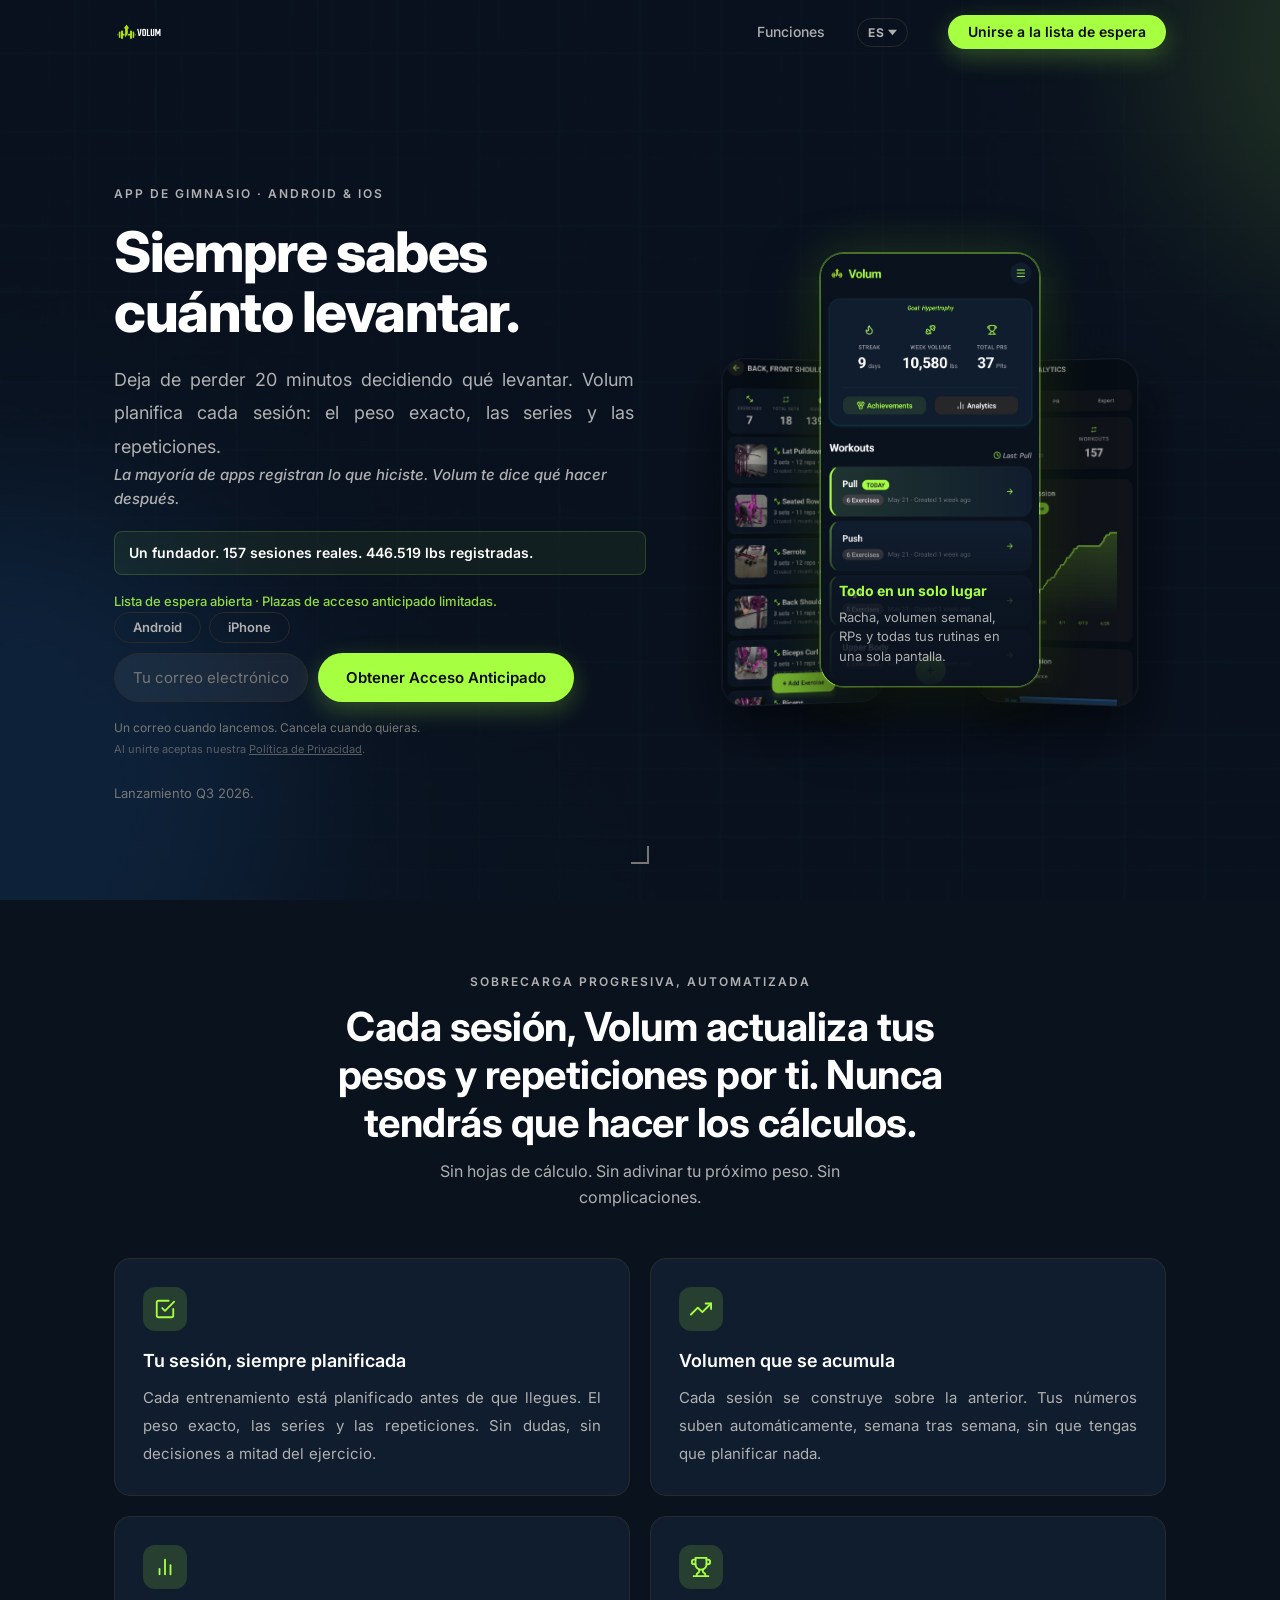
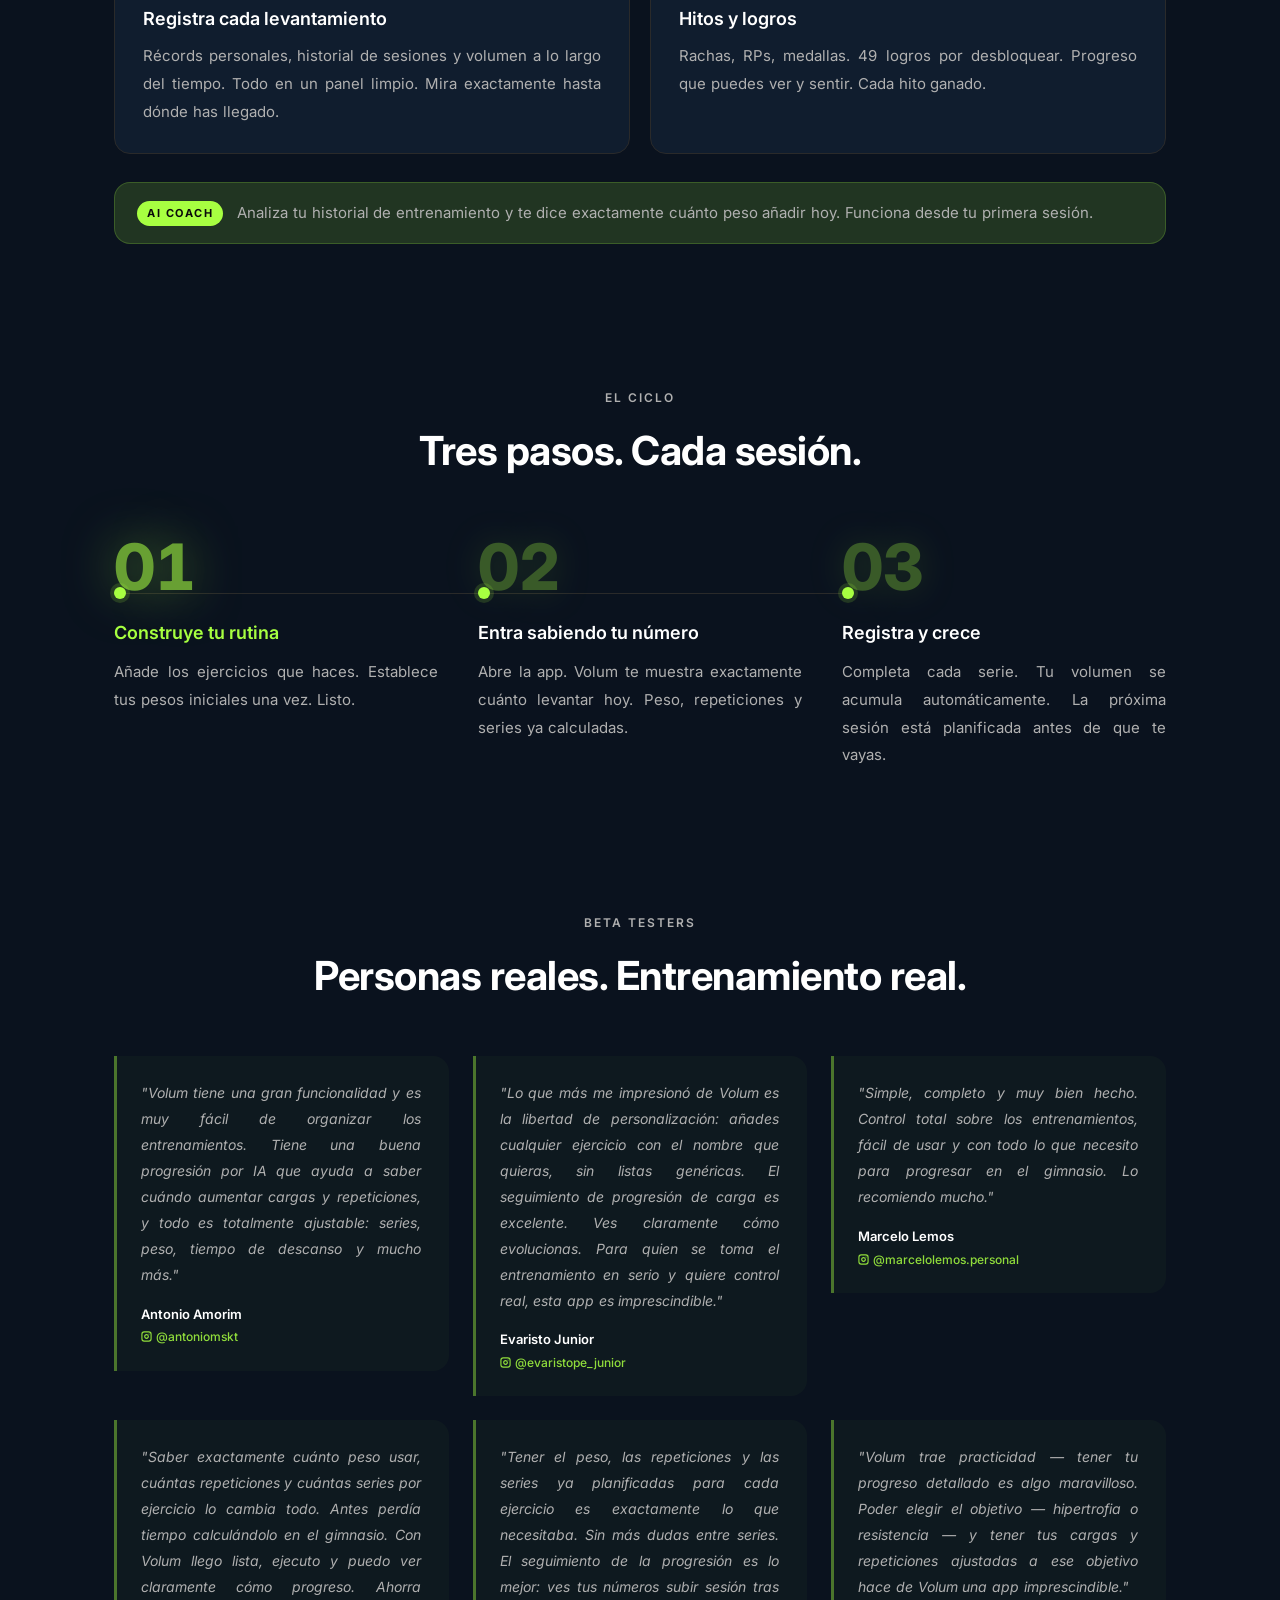
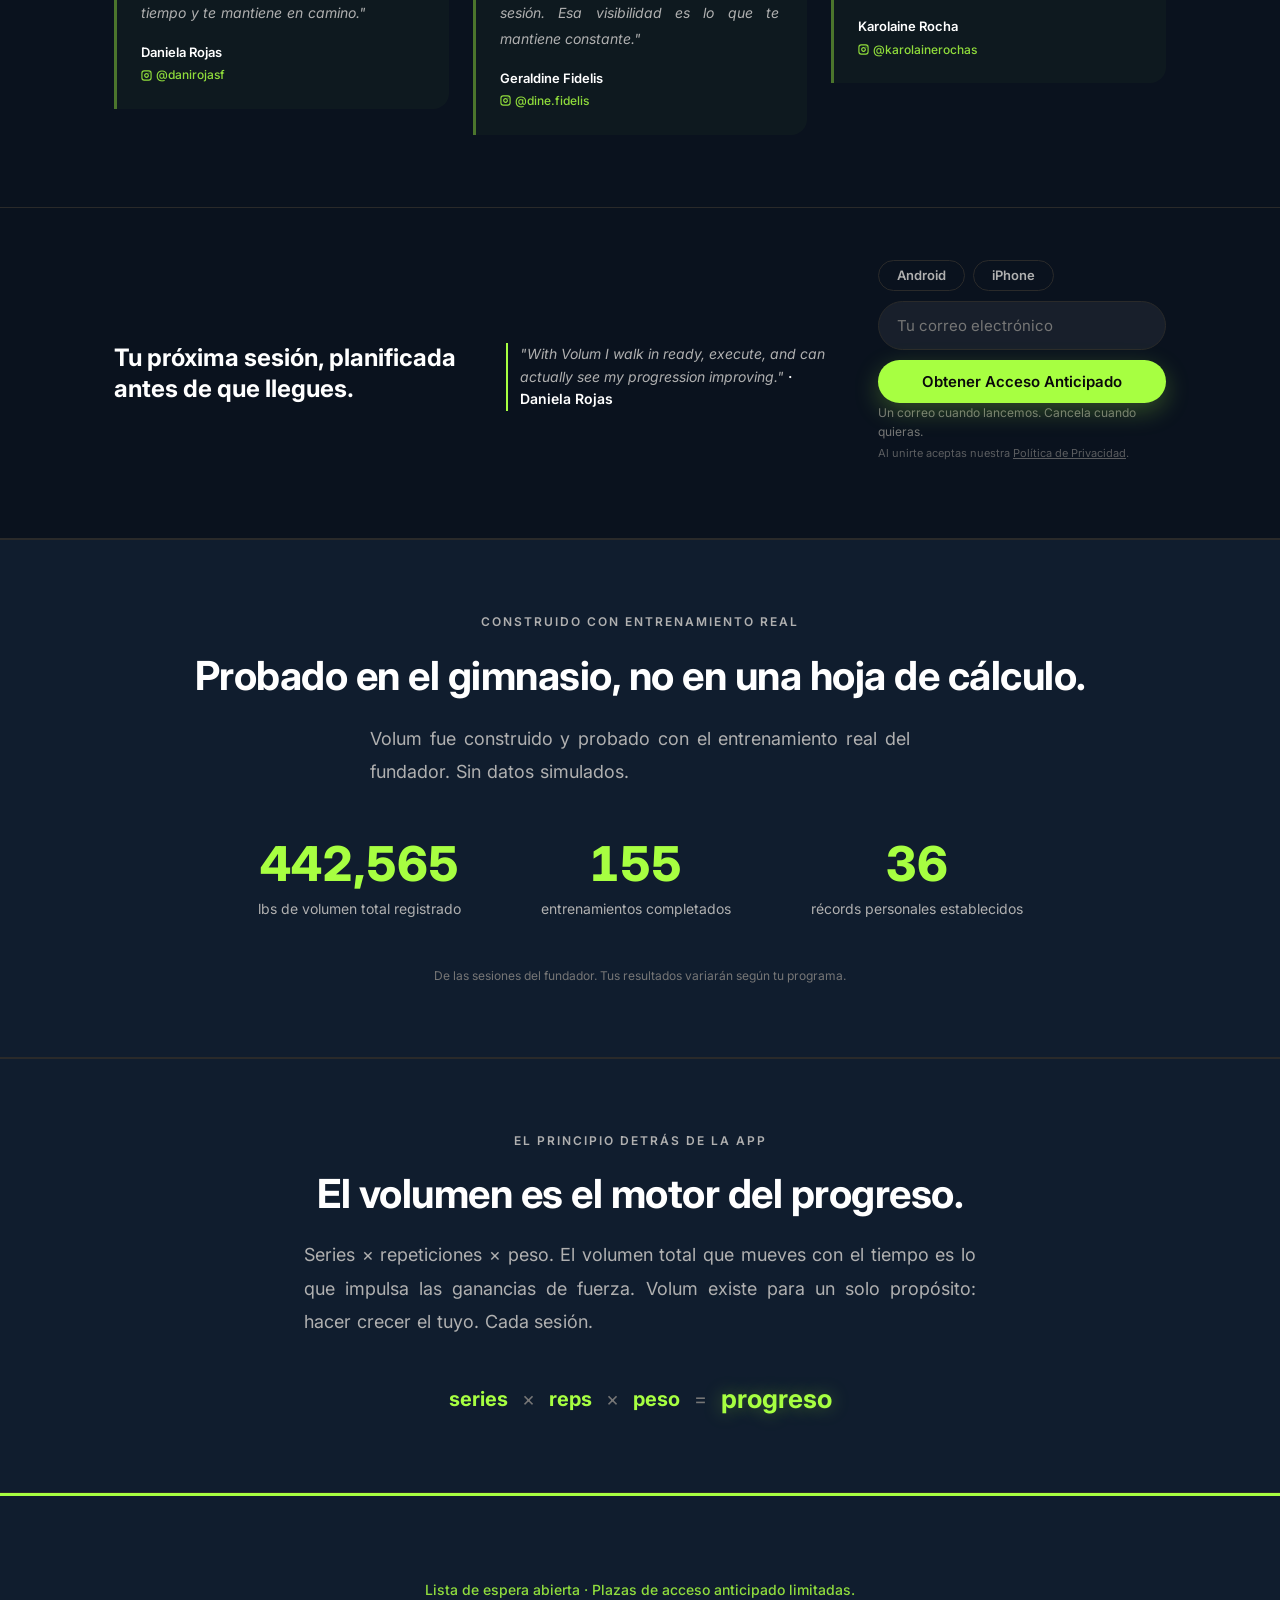
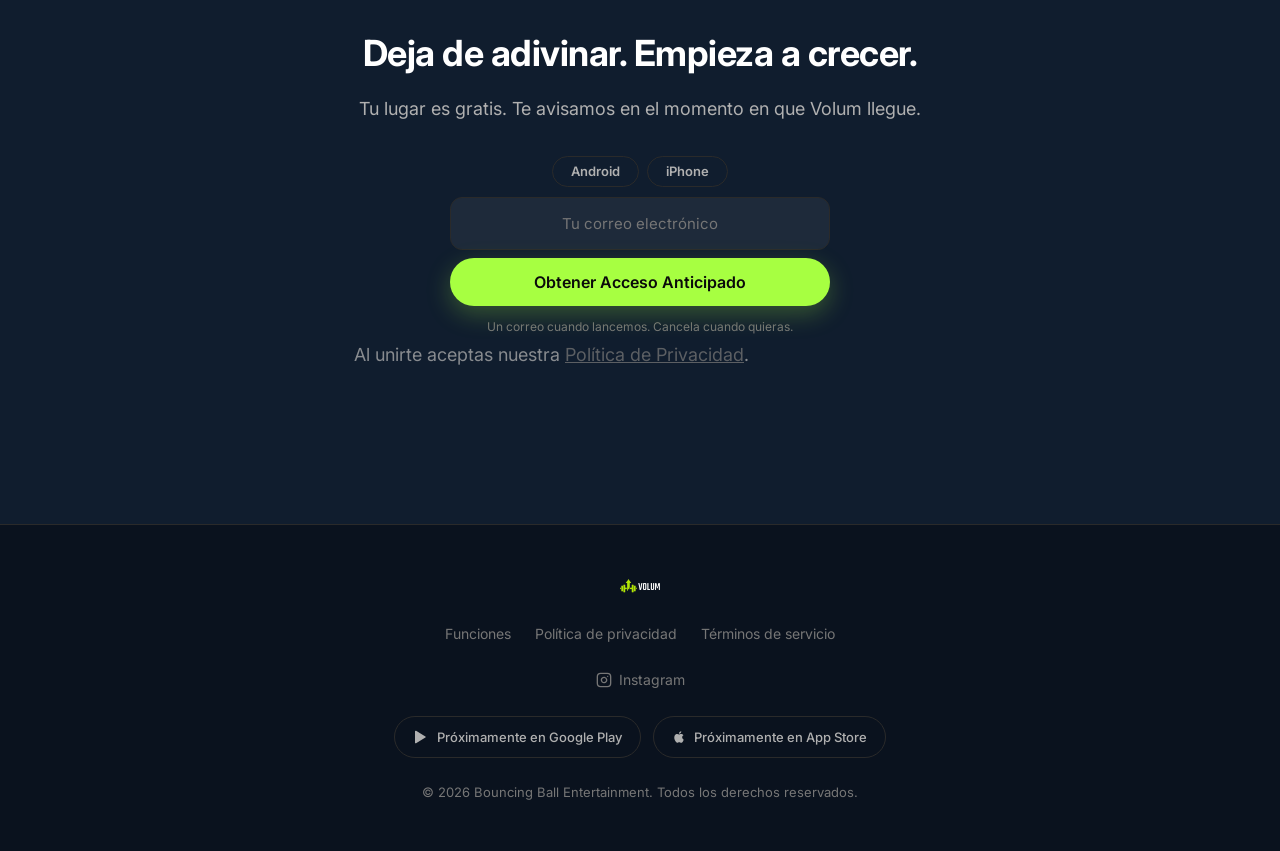
==== es/index.html @ f3d22705 "content: rename testimonial author to Evaristo Junior Co-Authored-By: Claude Opus 4.8 <noreply@anthr" ====
<!DOCTYPE html>
<html lang="es">
<head>
  <meta charset="UTF-8">
  <meta name="viewport" content="width=device-width, initial-scale=1.0">
  <title>Volum: App de Gimnasio Gratis · Sobrecarga Progresiva Simplificada</title>
  <meta name="description" content="Sabe exactamente qué levantar en cada sesión. Volum planifica tu entrenamiento: peso, series y repeticiones. Tu volumen crece automáticamente. App de gimnasio gratis para Android e iOS, lanzamiento 2026.">

  <meta property="og:title"       content="Volum: App de Gimnasio Gratis">
  <meta property="og:description" content="Sabe exactamente qué levantar en cada sesión. Volum planifica tu entrenamiento para que tu volumen crezca automáticamente.">
  <meta property="og:image"       content="https://app-volum.com/assets/icon.png">
  <meta property="og:image:width"  content="1024">
  <meta property="og:image:height" content="1024">
  <meta property="og:type"        content="website">
  <meta property="og:locale"      content="es_ES">
  <meta property="og:url"         content="https://app-volum.com/es/">
  <meta name="twitter:card"       content="summary_large_image">
  <link rel="canonical"           href="https://app-volum.com/es/">
  <link rel="alternate" hreflang="en" href="https://app-volum.com/">
  <link rel="alternate" hreflang="es" href="https://app-volum.com/es/">
  <link rel="alternate" hreflang="pt" href="https://app-volum.com/pt/">

  <link rel="preload" as="image" href="/assets/hero-bg.png">

  <script defer data-domain="bouncingballentertainment.github.io/volum-website"
          src="https://plausible.io/js/script.js"></script>

  <script type="application/ld+json">
  {
    "@context": "https://schema.org",
    "@type": "SoftwareApplication",
    "name": "Volum",
    "description": "Free workout tracker app that plans every session: weight, sets, and reps. Your volume grows automatically.",
    "operatingSystem": ["Android", "iOS"],
    "applicationCategory": "HealthApplication",
    "inLanguage": ["en", "es", "pt"],
    "offers": { "@type": "Offer", "price": "0", "priceCurrency": "USD" },
    "url": "https://app-volum.com/"
  }
  </script>

  <meta name="theme-color" content="#0A121E">
  <link rel="icon" href="/assets/icon.png">
  <link rel="stylesheet" href="/style.css?v=1.7">
  <link rel="preconnect" href="https://fonts.googleapis.com">
  <link rel="preconnect" href="https://fonts.gstatic.com" crossorigin>
  <link rel="preload" as="style" href="https://fonts.googleapis.com/css2?family=Inter:wght@400;500;600;700;800&display=swap" onload="this.rel='stylesheet'">
  <noscript><link rel="stylesheet" href="https://fonts.googleapis.com/css2?family=Inter:wght@400;500;600;700;800&display=swap"></noscript>
</head>
<body>

  <!-- ═══════════════════════════════ NAVBAR ═══════════════════════════════ -->
  <nav class="navbar" id="navbar">
    <div class="nav-inner">
      <a href="/" class="nav-logo" aria-label="Volum home">
        <img src="/assets/Wordmark.png" alt="Volum">
      </a>
      <div class="nav-links">
        <a href="#features" data-i18n="nav_features">Features</a>
      </div>

      <div class="lang-picker" id="lang-picker">
        <button class="lang-btn" id="lang-btn"
                aria-haspopup="listbox" aria-expanded="false" aria-label="Change language">
          <span id="lang-label">EN</span>
          <svg viewBox="0 0 10 6" fill="currentColor" aria-hidden="true"><path d="M0 0l5 6 5-6z"/></svg>
        </button>
        <ul class="lang-dropdown" id="lang-dropdown" role="listbox" aria-label="Language">
          <li role="option" data-lang="en" tabindex="0" aria-selected="true">English</li>
          <li role="option" data-lang="es" tabindex="0" aria-selected="false">Español</li>
          <li role="option" data-lang="pt" tabindex="0" aria-selected="false">Português</li>
        </ul>
      </div>

      <a href="#waitlist" class="btn btn-accent btn-sm nav-cta" data-i18n="nav_waitlist">Join Waitlist</a>
      <button class="hamburger" id="hamburger"
              aria-label="Open menu" aria-expanded="false" aria-controls="nav-mobile">
        <span></span><span></span><span></span>
      </button>
    </div>
    <div class="nav-mobile" id="nav-mobile">
      <a href="#features"     data-i18n="nav_features">Features</a>
      <a href="#how-it-works" data-i18n="nav_how_it_works">How It Works</a>
      <a href="#testimonials" data-i18n="nav_testimonials">Testimonials</a>
      <a href="#real-numbers" data-i18n="nav_real_results">Real Results</a>
      <a href="#waitlist" class="btn btn-accent" data-i18n="nav_waitlist">Join Waitlist</a>
    </div>
  </nav>

  <!-- ════════════════════════════════ HERO ════════════════════════════════ -->
  <section class="hero">
    <div class="hero-bg" aria-hidden="true"></div>

    <div class="container hero-row">

      <div class="hero-content">
        <p class="hero-eyebrow" data-i18n="hero_eyebrow">Gym Tracker · Android & iOS</p>
        <h1 class="hero-headline" data-i18n-html="hero_headline">You always know<br>what to lift.</h1>
        <p class="hero-sub" data-i18n="hero_sub">
          Stop wasting 20 minutes deciding what to lift. Volum plans every session: the exact weight, sets, and reps.
        </p>
        <p class="hero-differentiator" data-i18n="hero_differentiator">Most trackers log what you did. Volum tells you what to do next.</p>
        <p class="hero-proof" data-i18n="hero_proof">One founder. 157 real sessions. 446,519 lbs tracked.</p>
        <p class="waitlist-count" data-i18n="waitlist_hint">Waitlist open · Limited early access spots.</p>
        <div class="platform-picker" data-form="waitlist-form-hero">
          <button type="button" class="btn btn-ghost btn-sm platform-btn" data-platform="android" data-i18n="platform_android">Android</button>
          <button type="button" class="btn btn-ghost btn-sm platform-btn" data-platform="ios" data-i18n="platform_ios">iPhone</button>
        </div>
        <form class="waitlist-form" id="waitlist-form-hero"
              action="https://formspree.io/f/mgoqbdyo" method="POST">
          <input type="hidden" name="utm_source" id="utm-source-hero">
          <input type="hidden" name="platform" class="platform-hidden-input">
          <input class="waitlist-input" type="email" name="email"
                 placeholder="Your email address"
                 data-i18n-placeholder="hero_input"
                 required autocomplete="email">
          <button class="btn btn-accent" type="submit" id="hero-submit-btn"
                  data-i18n="hero_btn">Get Early Access</button>
        </form>
        <p class="form-privacy" data-i18n="form_privacy">No credit card. No spam. One email on launch day.</p>
        <p class="form-consent" data-i18n-html="form_consent">By joining you agree to our <a href="https://bouncingballentertainment.github.io/volum-legal/privacy-policy.html" target="_blank" rel="noopener">Privacy Policy</a>.</p>
        <p class="form-message" id="hero-form-msg" aria-live="polite"></p>
        <p class="hero-launch" data-i18n="hero_launch">Launching 2026. Android & iOS.</p>
      </div>

      <div class="hero-phones" aria-label="App screenshots">
        <div class="podium-deck">

          <div class="podium-card podium-left">
            <img src="/assets/app_iamges/resized/Volum App (2).jpeg"
                 alt="Volum workout screen showing Back and Front Shoulder routine with 7 exercises, sets, reps, and weight for each"
                 class="showcase-img" loading="lazy" width="375" height="812">
            <div class="showcase-overlay">
              <h3 data-i18n="showcase1_h3">Every set mapped out</h3>
              <p data-i18n="showcase1_p">Weight, sets, and reps for every exercise. Ready before you walk in.</p>
            </div>
          </div>

          <div class="podium-card podium-center">
            <img src="/assets/app_iamges/home.jpeg"
                 alt="Volum home screen showing 9-day streak, 10,580 lbs weekly volume, 37 personal records, and workout routines"
                 class="showcase-img" loading="eager" width="375" height="812">
            <div class="showcase-overlay">
              <h3 data-i18n="showcase2_h3">Everything in one place</h3>
              <p data-i18n="showcase2_p">Streak, weekly volume, PRs, and all your routines on one screen.</p>
            </div>
          </div>

          <div class="podium-card podium-right">
            <img src="/assets/app_iamges/resized/Volum App (9).jpeg"
                 alt="Volum analytics screen showing volume progression chart, 446,519 lbs total volume across 157 workouts"
                 class="showcase-img" loading="lazy" width="375" height="812">
            <div class="showcase-overlay">
              <h3 data-i18n="showcase3_h3">Volume that only goes up</h3>
              <p data-i18n="showcase3_p">446,519 lbs tracked. Every session adds to the curve.</p>
            </div>
          </div>

        </div>
      </div>

    </div><!-- /hero-row -->

    <div class="hero-scroll-hint" aria-hidden="true"><span></span></div>
  </section>

  <!-- ══════════════════════════════ FEATURES ══════════════════════════════ -->
  <section class="features" id="features">
    <div class="container">
      <p class="eyebrow" data-i18n="features_eyebrow">Progressive overload, automated</p>
      <h2 data-i18n-html="features_h2">Every session, Volum updates your weights and reps for you. You never have to do the math.</h2>
      <p class="features-tagline" data-i18n="features_tagline">No spreadsheets. No guessing your next weight. No app to fight with.</p>
      <div class="features-grid">

        <div class="feature-card">
          <div class="feature-icon" aria-hidden="true">
            <svg width="22" height="22" viewBox="0 0 24 24" fill="none"
                 stroke="currentColor" stroke-width="2" stroke-linecap="round" stroke-linejoin="round">
              <path d="M9 11l3 3L22 4"/>
              <path d="M21 12v7a2 2 0 01-2 2H5a2 2 0 01-2-2V5a2 2 0 012-2h11"/>
            </svg>
          </div>
          <h3 data-i18n="feat1_h3">Always know your session</h3>
          <p data-i18n="feat1_p">Every workout is planned before you arrive. The exact weight, sets, and reps. No guessing, no deciding mid-set.</p>
        </div>

        <div class="feature-card">
          <div class="feature-icon" aria-hidden="true">
            <svg width="22" height="22" viewBox="0 0 24 24" fill="none"
                 stroke="currentColor" stroke-width="2" stroke-linecap="round" stroke-linejoin="round">
              <polyline points="23 6 13.5 15.5 8.5 10.5 1 18"/>
              <polyline points="17 6 23 6 23 12"/>
            </svg>
          </div>
          <h3 data-i18n="feat2_h3">Volume that compounds</h3>
          <p data-i18n="feat2_p">Each session builds on the last. Your numbers go up automatically, week after week, without you having to plan a thing.</p>
        </div>

        <div class="feature-card">
          <div class="feature-icon" aria-hidden="true">
            <svg width="22" height="22" viewBox="0 0 24 24" fill="none"
                 stroke="currentColor" stroke-width="2" stroke-linecap="round" stroke-linejoin="round">
              <line x1="18" y1="20" x2="18" y2="10"/>
              <line x1="12" y1="20" x2="12" y2="4"/>
              <line x1="6"  y1="20" x2="6"  y2="14"/>
            </svg>
          </div>
          <h3 data-i18n="feat3_h3">Track every lift</h3>
          <p data-i18n="feat3_p">Personal records, session history, and volume over time. All in one clean dashboard. See exactly how far you've come.</p>
        </div>

        <div class="feature-card">
          <div class="feature-icon" aria-hidden="true">
            <svg width="22" height="22" viewBox="0 0 24 24" fill="none"
                 stroke="currentColor" stroke-width="2" stroke-linecap="round" stroke-linejoin="round">
              <path d="M6 9H4.5a2.5 2.5 0 010-5H6"/>
              <path d="M18 9h1.5a2.5 2.5 0 000-5H18"/>
              <path d="M4 22h16"/>
              <path d="M10 14.66V17c0 .55-.47.98-.97 1.21C7.85 18.75 7 20.24 7 22"/>
              <path d="M14 14.66V17c0 .55.47.98.97 1.21C16.15 18.75 17 20.24 17 22"/>
              <path d="M18 2H6v7a6 6 0 0012 0V2z"/>
            </svg>
          </div>
          <h3 data-i18n="feat4_h3">Milestones & achievements</h3>
          <p data-i18n="feat4_p">Streaks, PRs, badges. 49 achievements to unlock. Progress you can see and feel. Every milestone earned.</p>
        </div>

      </div>

      <div class="features-ai-callout">
        <span class="features-ai-badge">AI Coach</span>
        <p data-i18n="features_ai">Analyzes your training history and tells you exactly what weight to add today. Works from your very first session.</p>
      </div>
    </div>
  </section>

  <!-- ════════════════════════════ HOW IT WORKS ════════════════════════════ -->
  <section class="how-it-works" id="how-it-works">
    <div class="container">
      <p class="eyebrow" data-i18n="hiw_eyebrow">The loop</p>
      <h2 data-i18n="hiw_h2">Three steps. Every session.</h2>
      <div class="steps-grid" id="steps-grid">

        <div class="step">
          <span class="step-number" aria-hidden="true">01</span>
          <div class="step-dot" aria-hidden="true"></div>
          <h3 data-i18n="step1_h3">Build your routine</h3>
          <p data-i18n="step1_p">Add the exercises you do. Set your starting weights once. Done.</p>
        </div>

        <div class="step">
          <span class="step-number" aria-hidden="true">02</span>
          <div class="step-dot" aria-hidden="true"></div>
          <h3 data-i18n="step2_h3">Walk in knowing your number</h3>
          <p data-i18n="step2_p">Open the app. Volum shows exactly what to lift today. Weight, reps, sets already calculated.</p>
        </div>

        <div class="step">
          <span class="step-number" aria-hidden="true">03</span>
          <div class="step-dot" aria-hidden="true"></div>
          <h3 data-i18n="step3_h3">Log and grow</h3>
          <p data-i18n="step3_p">Tap through each set. Your volume compounds automatically. Next session is planned before you leave.</p>
        </div>

      </div>
    </div>
  </section>

  <!-- ════════════════════════════ TESTIMONIALS ═══════════════════════════ -->
  <section class="testimonials" id="testimonials">
    <div class="container">
      <p class="eyebrow" data-i18n="testimonials_eyebrow">Beta Testers</p>
      <h2 class="testimonials-heading" data-i18n="testimonials_h2">Real people. Real training.</h2>
      <div class="testimonials-grid">

        <div class="testimonial-card" data-href="https://www.instagram.com/antoniomskt/">
          <blockquote class="testimonial-quote" data-i18n="testimonial1_quote">"Volum has great functionality and is super easy to organise your workouts. It has a solid AI progression system that helps track when to increase weights and reps, and everything is fully adjustable: sets, weight, rest time, all of it."</blockquote>
          <div class="testimonial-attr">
            <span class="testimonial-name">Antonio Amorim</span>
            <a class="testimonial-handle" href="https://www.instagram.com/antoniomskt/" target="_blank" rel="noopener"><svg width="11" height="11" viewBox="0 0 24 24" fill="none" stroke="currentColor" stroke-width="2.5" stroke-linecap="round" stroke-linejoin="round" aria-hidden="true"><rect x="2" y="2" width="20" height="20" rx="5" ry="5"/><path d="M16 11.37A4 4 0 1112.63 8 4 4 0 0116 11.37z"/><line x1="17.5" y1="6.5" x2="17.51" y2="6.5"/></svg>@antoniomskt</a>
          </div>
        </div>

        <div class="testimonial-card" data-href="https://www.instagram.com/evaristope_junior/">
          <blockquote class="testimonial-quote" data-i18n="testimonial2_quote">"What impressed me most about Volum is the freedom to customise: add any exercise with any name, no generic list. The load progression tracking is excellent. You can clearly see how you're improving. For anyone who trains seriously and wants real control, this app is indispensable."</blockquote>
          <div class="testimonial-attr">
            <span class="testimonial-name">Evaristo Junior</span>
            <a class="testimonial-handle" href="https://www.instagram.com/evaristope_junior/" target="_blank" rel="noopener"><svg width="11" height="11" viewBox="0 0 24 24" fill="none" stroke="currentColor" stroke-width="2.5" stroke-linecap="round" stroke-linejoin="round" aria-hidden="true"><rect x="2" y="2" width="20" height="20" rx="5" ry="5"/><path d="M16 11.37A4 4 0 1112.63 8 4 4 0 0116 11.37z"/><line x1="17.5" y1="6.5" x2="17.51" y2="6.5"/></svg>@evaristope_junior</a>
          </div>
        </div>

        <div class="testimonial-card" data-href="https://www.instagram.com/marcelolemos.personal/">
          <blockquote class="testimonial-quote" data-i18n="testimonial3_quote">"Simple, complete, and very well made. Total control over your workouts, easy to use, and everything I need to progress at the gym. Highly recommended."</blockquote>
          <div class="testimonial-attr">
            <span class="testimonial-name">Marcelo Lemos</span>
            <a class="testimonial-handle" href="https://www.instagram.com/marcelolemos.personal/" target="_blank" rel="noopener"><svg width="11" height="11" viewBox="0 0 24 24" fill="none" stroke="currentColor" stroke-width="2.5" stroke-linecap="round" stroke-linejoin="round" aria-hidden="true"><rect x="2" y="2" width="20" height="20" rx="5" ry="5"/><path d="M16 11.37A4 4 0 1112.63 8 4 4 0 0116 11.37z"/><line x1="17.5" y1="6.5" x2="17.51" y2="6.5"/></svg>@marcelolemos.personal</a>
          </div>
        </div>

        <div class="testimonial-card" data-href="https://www.instagram.com/danirojasf/">
          <blockquote class="testimonial-quote" data-i18n="testimonial4_quote">"Knowing exactly how much weight, how many reps, and how many sets for each exercise is a game changer. I used to waste time figuring it out at the gym. With Volum I walk in ready, execute, and can actually see my progression improving. It saves time and keeps you on track."</blockquote>
          <div class="testimonial-attr">
            <span class="testimonial-name">Daniela Rojas</span>
            <a class="testimonial-handle" href="https://www.instagram.com/danirojasf/" target="_blank" rel="noopener"><svg width="11" height="11" viewBox="0 0 24 24" fill="none" stroke="currentColor" stroke-width="2.5" stroke-linecap="round" stroke-linejoin="round" aria-hidden="true"><rect x="2" y="2" width="20" height="20" rx="5" ry="5"/><path d="M16 11.37A4 4 0 1112.63 8 4 4 0 0116 11.37z"/><line x1="17.5" y1="6.5" x2="17.51" y2="6.5"/></svg>@danirojasf</a>
          </div>
        </div>

        <div class="testimonial-card" data-href="https://www.instagram.com/dine.fidelis/">
          <blockquote class="testimonial-quote" data-i18n="testimonial5_quote">"Having the weight, reps and sets already planned for every exercise is exactly what I needed. No more guessing between sets. The progression tracking is the best part: you can see your numbers going up session after session. That visibility is what keeps you consistent."</blockquote>
          <div class="testimonial-attr">
            <span class="testimonial-name">Geraldine Fidelis</span>
            <a class="testimonial-handle" href="https://www.instagram.com/dine.fidelis/" target="_blank" rel="noopener"><svg width="11" height="11" viewBox="0 0 24 24" fill="none" stroke="currentColor" stroke-width="2.5" stroke-linecap="round" stroke-linejoin="round" aria-hidden="true"><rect x="2" y="2" width="20" height="20" rx="5" ry="5"/><path d="M16 11.37A4 4 0 1112.63 8 4 4 0 0116 11.37z"/><line x1="17.5" y1="6.5" x2="17.51" y2="6.5"/></svg>@dine.fidelis</a>
          </div>
        </div>

        <div class="testimonial-card" data-href="https://www.instagram.com/karolainerochas/">
          <blockquote class="testimonial-quote" data-i18n="testimonial6_quote">"Volum brings convenience — having your progress tracked in detail is wonderful. Being able to choose your goal — hypertrophy or endurance — and have your loads and reps adjusted accordingly makes Volum an essential app."</blockquote>
          <div class="testimonial-attr">
            <span class="testimonial-name">Karolaine Rocha</span>
            <a class="testimonial-handle" href="https://www.instagram.com/karolainerochas/" target="_blank" rel="noopener"><svg width="11" height="11" viewBox="0 0 24 24" fill="none" stroke="currentColor" stroke-width="2.5" stroke-linecap="round" stroke-linejoin="round" aria-hidden="true"><rect x="2" y="2" width="20" height="20" rx="5" ry="5"/><path d="M16 11.37A4 4 0 1112.63 8 4 4 0 0116 11.37z"/><line x1="17.5" y1="6.5" x2="17.51" y2="6.5"/></svg>@karolainerochas</a>
          </div>
        </div>

      </div>
    </div>
  </section>

  <!-- ══════════════════════════════ MID-PAGE CTA ══════════════════════════ -->
  <section class="mid-cta">
    <div class="container">
      <div class="mid-cta-inner">
        <p class="mid-cta-heading" data-i18n="mid_cta_text">Ready to stop guessing at the gym?</p>
        <blockquote class="mid-cta-quote">"With Volum I walk in ready, execute, and can actually see my progression improving."<cite> · Daniela Rojas</cite></blockquote>
        <div class="mid-cta-right">
          <div class="platform-picker" data-form="waitlist-form-mid">
            <button type="button" class="btn btn-ghost btn-sm platform-btn" data-platform="android" data-i18n="platform_android">Android</button>
            <button type="button" class="btn btn-ghost btn-sm platform-btn" data-platform="ios" data-i18n="platform_ios">iPhone</button>
          </div>
          <form class="waitlist-form mid-cta-form" id="waitlist-form-mid"
                action="https://formspree.io/f/mgoqbdyo" method="POST">
            <input type="hidden" name="utm_source" id="utm-source-mid">
            <input type="hidden" name="platform" class="platform-hidden-input">
            <input class="waitlist-input" type="email" name="email"
                   placeholder="Your email address"
                   data-i18n-placeholder="hero_input"
                   required autocomplete="email">
            <button class="btn btn-accent" type="submit" id="mid-submit-btn"
                    data-i18n="hero_btn">Get Early Access</button>
          </form>
          <p class="form-privacy" data-i18n="form_privacy">No credit card. No spam. One email on launch day.</p>
          <p class="form-consent" data-i18n-html="form_consent">By joining you agree to our <a href="https://bouncingballentertainment.github.io/volum-legal/privacy-policy.html" target="_blank" rel="noopener">Privacy Policy</a>.</p>
          <p class="form-message" id="mid-form-msg" aria-live="polite"></p>
        </div>
      </div>
    </div>
  </section>

  <!-- ════════════════════════════ REAL NUMBERS ════════════════════════════ -->
  <section class="real-numbers" id="real-numbers">
    <div class="container">
      <p class="eyebrow" data-i18n="stats_eyebrow">Built on real training</p>
      <h2 data-i18n="stats_h2">Tested in the gym, not a spreadsheet.</h2>
      <p class="section-sub" data-i18n="stats_sub">
        Volum was built and battle-tested through the founder's own training. Not simulated data.
      </p>
      <div class="stats-grid">
        <div class="stat-item">
          <span class="stat-number" data-target="446519">446,519</span>
          <span class="stat-label" data-i18n="stat1_label">lbs of total volume tracked</span>
        </div>
        <div class="stat-item">
          <span class="stat-number" data-target="157">157</span>
          <span class="stat-label" data-i18n="stat2_label">workouts logged</span>
        </div>
        <div class="stat-item">
          <span class="stat-number" data-target="37">37</span>
          <span class="stat-label" data-i18n="stat3_label">personal records set</span>
        </div>
      </div>
      <p class="stats-fine-print" data-i18n="stats_fine">From the founder's own sessions. Your results will vary based on your programme.</p>
    </div>
  </section>

  <!-- ══════════════════════════ VOLUME STATEMENT ═══════════════════════════ -->
  <section class="volume-statement">
    <div class="container">
      <p class="eyebrow" data-i18n="vol_eyebrow">The principle behind the app</p>
      <h2 data-i18n="vol_h2">Volume is the engine of progress.</h2>
      <p class="volume-body" data-i18n="vol_body">
        Sets × reps × weight. The total volume you move over time is what drives strength gains.
        Volum exists for one purpose: to grow yours. Every session.
      </p>
      <div class="volume-formula" aria-label="sets times reps times weight equals progress">
        <span data-i18n="vol_sets">sets</span>
        <span class="op">×</span>
        <span data-i18n="vol_reps">reps</span>
        <span class="op">×</span>
        <span data-i18n="vol_weight">weight</span>
        <span class="op">=</span>
        <span data-i18n="vol_progress">progress</span>
      </div>
    </div>
  </section>

  <!-- ════════════════════════════ WAITLIST CTA ════════════════════════════ -->
  <section class="waitlist-section" id="waitlist">
    <div class="container waitlist-inner">
      <p class="waitlist-count" data-i18n="waitlist_hint">Waitlist open · Limited early access spots.</p>
      <h2 data-i18n="cta_h2">Stop guessing. Start growing.</h2>
      <p data-i18n="cta_p">Your spot is free. We'll ping you the second Volum drops.</p>
      <div class="platform-picker" data-form="waitlist-form-bottom">
        <button type="button" class="btn btn-ghost btn-sm platform-btn" data-platform="android" data-i18n="platform_android">Android</button>
        <button type="button" class="btn btn-ghost btn-sm platform-btn" data-platform="ios" data-i18n="platform_ios">iPhone</button>
      </div>
      <form class="waitlist-form waitlist-form-large" id="waitlist-form-bottom"
            action="https://formspree.io/f/mgoqbdyo" method="POST">
        <input type="hidden" name="utm_source" id="utm-source-bottom">
        <input type="hidden" name="platform" class="platform-hidden-input">
        <input class="waitlist-input" type="email" name="email"
               placeholder="Your email address"
               data-i18n-placeholder="hero_input"
               required autocomplete="email">
        <button class="btn btn-accent" type="submit" id="bottom-submit-btn"
                data-i18n="cta_btn">Notify Me on Launch Day</button>
      </form>
      <p class="form-privacy" data-i18n="form_privacy">No credit card. No spam. One email on launch day.</p>
      <p class="form-consent" data-i18n-html="form_consent">By joining you agree to our <a href="https://bouncingballentertainment.github.io/volum-legal/privacy-policy.html" target="_blank" rel="noopener">Privacy Policy</a>.</p>
      <p class="form-message" id="bottom-form-msg" aria-live="polite"></p>
      <div class="share-nudge" id="share-nudge" style="display:none;">
        <span data-i18n="share_nudge">Know someone who lifts?</span>
        <button type="button" id="share-btn" data-i18n="share_btn">Share this page</button>
        <p class="share-copied" id="share-copied" data-i18n="share_copied">Link copied!</p>
      </div>
    </div>
  </section>

  <!-- ════════════════════════════════ FOOTER ══════════════════════════════ -->
  <footer class="footer">
    <div class="container footer-inner">
      <a href="/" class="nav-logo" aria-label="Volum home">
        <img src="/assets/Wordmark.png" alt="Volum" style="height:26px;width:auto;">
      </a>
      <nav class="footer-links" aria-label="Footer navigation">
        <a href="#features"    data-i18n="nav_features">Features</a>
        <a href="https://bouncingballentertainment.github.io/volum-legal/privacy-policy.html"
           target="_blank" rel="noopener" data-i18n="footer_privacy">Privacy Policy</a>
        <a href="https://bouncingballentertainment.github.io/volum-legal/terms-of-service.html"
           target="_blank" rel="noopener" data-i18n="footer_terms">Terms of Service</a>
      </nav>
      <div class="footer-social">
        <a href="https://www.instagram.com/app.volum/" target="_blank" rel="noopener" aria-label="Follow Volum on Instagram">
          <svg width="16" height="16" viewBox="0 0 24 24" fill="none" stroke="currentColor" stroke-width="2" stroke-linecap="round" stroke-linejoin="round" aria-hidden="true">
            <rect x="2" y="2" width="20" height="20" rx="5" ry="5"/>
            <path d="M16 11.37A4 4 0 1112.63 8 4 4 0 0116 11.37z"/>
            <line x1="17.5" y1="6.5" x2="17.51" y2="6.5"/>
          </svg>
          Instagram
        </a>
      </div>
      <div class="footer-badges">
        <span class="badge badge-play" id="play-badge" aria-label="Coming to Google Play" title="Coming soon">
          <svg class="badge-icon" width="16" height="16" viewBox="0 0 24 24" fill="currentColor" aria-hidden="true"><path d="M3 20.5v-17c0-.83.92-1.3 1.6-.86l14 8.5a1 1 0 010 1.72l-14 8.5C3.92 21.8 3 21.33 3 20.5z"/></svg>
          <span data-i18n="footer_play">Coming to Google Play</span>
        </span>
        <span class="badge" title="iOS version coming soon">
          <svg class="badge-icon" width="14" height="16" viewBox="0 0 24 24" fill="currentColor" aria-hidden="true"><path d="M18.71 19.5c-.83 1.24-1.71 2.45-3.05 2.47-1.34.03-1.77-.79-3.29-.79-1.53 0-2 .77-3.27.82-1.31.05-2.3-1.32-3.14-2.53C4.25 17 2.94 12.45 4.7 9.39c.87-1.52 2.43-2.48 4.12-2.51 1.28-.02 2.5.87 3.29.87.78 0 2.26-1.07 3.8-.91.65.03 2.47.26 3.64 1.98-.09.06-2.17 1.28-2.15 3.81.03 3.02 2.65 4.03 2.68 4.04-.03.07-.42 1.44-1.38 2.83M13 3.5c.73-.83 1.94-1.46 2.94-1.5.13 1.17-.34 2.35-1.04 3.19-.69.85-1.83 1.51-2.95 1.42-.15-1.15.41-2.35 1.05-3.11z"/></svg>
          <span data-i18n="footer_ios">Coming to App Store</span>
        </span>
      </div>
      <p class="footer-copy" data-i18n="footer_copy">© 2026 Bouncing Ball Entertainment. All rights reserved.</p>
    </div>
  </footer>

  <script>try{localStorage.setItem('volum_lang','es');}catch(e){}</script>
  <script src="/script.js?v=1.7"></script>
</body>
</html>
---- style.css ----
/* ═══════════════════════════════════════════════════
   VOLUM — style.css  (v3)
   Lime-first, dark, athletic. Matches app design tokens.
═══════════════════════════════════════════════════ */

/* ─── CSS CUSTOM PROPERTIES ─────────────────────── */
:root {
  --bg-primary:     #0A121E;
  --bg-card:        #101D2E;
  --bg-surface:     #1A1A2E;
  --accent:         #A7FF41;
  --accent-glow:    rgba(167,255,65,0.15);
  --accent-text:    #0A0A0A;
  --brand:          #359EFF;
  --text-primary:   #FFFFFF;
  --text-secondary: #B0B0B0;
  --text-muted:     #767676;
  --border:         #2A2A2A;
  --error:          #FF5F57;
  --radius-card:    16px;
  --radius-pill:    999px;
  --font:           'Inter', system-ui, -apple-system, sans-serif;
  --max-width:      1100px;
  --section-pad:    72px;
}

/* ─── RESET ──────────────────────────────────────── */
*, *::before, *::after { box-sizing: border-box; margin: 0; padding: 0; }
html { scroll-behavior: smooth; -webkit-text-size-adjust: 100%; }
body {
  background: var(--bg-primary);
  color: var(--text-primary);
  font-family: var(--font);
  font-size: 16px;
  line-height: 1.6;
  -webkit-font-smoothing: antialiased;
}
img  { display: block; max-width: 100%; }
a    { color: inherit; text-decoration: none; }
button { cursor: pointer; border: none; background: none; font-family: inherit; }

/* ─── LAYOUT ─────────────────────────────────────── */
.container {
  width: 100%;
  max-width: var(--max-width);
  margin: 0 auto;
  padding: 0 24px;
}

.eyebrow {
  font-size: 12px;
  font-weight: 600;
  letter-spacing: 2px;
  text-transform: uppercase;
  color: var(--text-secondary);
  margin-bottom: 12px;
}

.section-sub {
  font-size: 18px;
  color: var(--text-secondary);
  max-width: 540px;
  margin: 14px auto 0;
  text-align: center;
  line-height: 1.7;
}

/* ─── BUTTONS ─────────────────────────────────────── */
.btn {
  display: inline-flex;
  align-items: center;
  justify-content: center;
  gap: 8px;
  padding: 14px 28px;
  border-radius: var(--radius-pill);
  font-size: 15px;
  font-weight: 600;
  line-height: 1;
  white-space: nowrap;
  transition: filter 150ms ease, box-shadow 150ms ease, transform 150ms ease, opacity 150ms ease;
  font-family: var(--font);
  border: none;
  cursor: pointer;
}

.btn-accent {
  background: var(--accent);
  color: var(--accent-text);
  box-shadow: 0 8px 24px rgba(167,255,65,0.25);
}
.btn-accent:hover         { filter: brightness(1.08); box-shadow: 0 12px 32px rgba(167,255,65,0.38); }
.btn-accent:active        { transform: scale(0.97); box-shadow: 0 4px 14px rgba(167,255,65,0.18); }
.btn-accent:focus-visible { outline: 2px solid #fff; outline-offset: 3px; }
.btn-accent:disabled      { opacity: 0.4; cursor: not-allowed; filter: none; box-shadow: none; }

.btn-ghost {
  background: transparent;
  color: var(--text-secondary);
  border: 1px solid var(--border);
}
.btn-ghost:hover         { border-color: var(--accent); color: var(--accent); }
.btn-ghost:active        { transform: scale(0.97); }
.btn-ghost:focus-visible { outline: 2px solid #fff; outline-offset: 3px; }

.btn-sm { padding: 10px 20px; font-size: 14px; }

@keyframes spin { to { transform: rotate(360deg); } }

/* ─── SKELETON ────────────────────────────────────── */
.skeleton {
  background: linear-gradient(90deg,
    var(--bg-card) 25%, var(--bg-surface) 50%, var(--bg-card) 75%);
  background-size: 200% 100%;
  animation: shimmer 1.5s infinite;
  border-radius: var(--radius-card);
}
@keyframes shimmer {
  from { background-position: 200% 0; }
  to   { background-position: -200% 0; }
}

/* ─── ANIMATIONS ──────────────────────────────────── */
@keyframes bounce-y {
  0%, 100% { transform: rotate(45deg) translate(0,0); }
  50%       { transform: rotate(45deg) translate(3px,3px); }
}
@keyframes fade-up {
  from { opacity: 0; transform: translateY(10px); }
  to   { opacity: 1; transform: translateY(0); }
}

/* ─── LANGUAGE PICKER ────────────────────────────── */
.lang-picker { position: relative; }

.lang-btn {
  display: flex;
  align-items: center;
  gap: 4px;
  padding: 6px 10px;
  background: transparent;
  border: 1px solid var(--border);
  border-radius: var(--radius-pill);
  color: var(--text-secondary);
  font-size: 12px;
  font-weight: 700;
  font-family: var(--font);
  letter-spacing: 0.5px;
  cursor: pointer;
  transition: border-color 150ms, color 150ms;
}
.lang-btn:hover         { border-color: var(--accent); color: var(--accent); }
.lang-btn:focus-visible { outline: 2px solid #fff; outline-offset: 3px; }
.lang-btn svg           { width: 9px; height: 9px; transition: transform 150ms ease; }
.lang-btn[aria-expanded="true"] svg { transform: rotate(180deg); }

.lang-dropdown {
  position: absolute;
  top: calc(100% + 8px);
  right: 0;
  background: var(--bg-surface);
  border: 1px solid var(--border);
  border-radius: 12px;
  overflow: hidden;
  list-style: none;
  min-width: 140px;
  box-shadow: 0 8px 24px rgba(0,0,0,0.45);
  display: none;
  z-index: 200;
}
.lang-dropdown.open { display: block; animation: fade-up 150ms ease both; }

.lang-dropdown li {
  padding: 11px 16px;
  font-size: 14px;
  font-weight: 500;
  color: var(--text-secondary);
  cursor: pointer;
  transition: background 120ms, color 120ms;
}
.lang-dropdown li:hover                  { background: var(--bg-card); color: var(--text-primary); }
.lang-dropdown li[aria-selected="true"]  { color: var(--accent); }
.lang-dropdown li:focus-visible          { outline: 2px solid var(--accent); outline-offset: -2px; }

.nav-mobile-lang {
  display: flex;
  gap: 8px;
  padding: 12px 0 4px;
}
.nav-mobile-lang button {
  flex: 1;
  padding: 8px;
  border: 1px solid var(--border);
  border-radius: 8px;
  background: transparent;
  color: var(--text-secondary);
  font-size: 13px;
  font-weight: 700;
  font-family: var(--font);
  cursor: pointer;
  transition: border-color 120ms, color 120ms;
}
.nav-mobile-lang button:hover,
.nav-mobile-lang button.active { border-color: var(--accent); color: var(--accent); }

/* ─── NAVBAR ──────────────────────────────────────── */
.navbar {
  position: fixed;
  top: 0; left: 0; right: 0;
  z-index: 100;
  transition: background 120ms ease, border-color 120ms ease;
  border-bottom: 1px solid transparent;
  transform: translateZ(0);
  will-change: transform;
}
.navbar.scrolled {
  background: rgba(26,26,46,0.88);
  backdrop-filter: blur(12px);
  -webkit-backdrop-filter: blur(12px);
  border-color: var(--border);
}

.nav-inner {
  max-width: var(--max-width);
  margin: 0 auto;
  padding: 0 24px;
  height: 64px;
  display: flex;
  align-items: center;
  gap: 32px;
}

.nav-logo img { height: 28px; width: auto; }

.nav-links { display: flex; gap: 28px; margin-left: auto; }
.nav-links a {
  font-size: 14px;
  font-weight: 500;
  color: var(--text-secondary);
  transition: color 150ms;
}
.nav-links a:hover,
.nav-links a[aria-current="page"] { color: var(--text-primary); }
.nav-links a:focus-visible { outline: 2px solid #fff; outline-offset: 3px; border-radius: 2px; }

.nav-cta { margin-left: 8px; }

.hamburger {
  display: none;
  flex-direction: column;
  gap: 5px;
  padding: 8px;
  margin-left: auto;
}
.hamburger span {
  display: block;
  width: 22px;
  height: 2px;
  background: var(--text-primary);
  border-radius: 2px;
  transition: transform 150ms ease, opacity 150ms ease;
}
.hamburger[aria-expanded="true"] span:nth-child(1) { transform: translateY(7px) rotate(45deg); }
.hamburger[aria-expanded="true"] span:nth-child(2) { opacity: 0; }
.hamburger[aria-expanded="true"] span:nth-child(3) { transform: translateY(-7px) rotate(-45deg); }
.hamburger:focus-visible { outline: 2px solid #fff; outline-offset: 3px; border-radius: 4px; }

.nav-mobile {
  display: none;
  flex-direction: column;
  padding: 8px 24px 20px;
  border-top: 1px solid var(--border);
  background: rgba(26,26,46,0.97);
  backdrop-filter: blur(12px);
  transform: translateZ(0);
}
.nav-mobile.open { display: flex; }
.nav-mobile a {
  font-size: 16px;
  font-weight: 500;
  color: var(--text-secondary);
  padding: 14px 0;
  border-bottom: 1px solid var(--border);
  transition: color 150ms;
}
.nav-mobile a:last-child { border-bottom: none; margin-top: 12px; text-align: center; }
.nav-mobile a:hover { color: var(--text-primary); }

/* ─── HERO ────────────────────────────────────────── */
.hero {
  position: relative;
  min-height: 100vh;
  display: flex;
  flex-direction: column;
  align-items: stretch;
  padding-top: 108px;
  overflow: hidden;
}

.hero-bg {
  position: absolute;
  inset: 0;
  background:
    radial-gradient(ellipse 70% 60% at 15% 100%, rgba(53,158,255,0.13) 0%, transparent 55%),
    url('assets/hero-bg.png') center / cover no-repeat;
  z-index: 0;
}
.hero-bg::after {
  content: '';
  position: absolute;
  inset: 0;
  background: rgba(10,18,30,0.88);
}

.hero-row {
  position: relative;
  z-index: 1;
  display: flex;
  align-items: center;
  justify-content: space-between;
  gap: 48px;
  flex: 1;
  padding-top: 20px;
  padding-bottom: 40px;
}

.hero-content {
  flex: 1;
  max-width: 560px;
}

.hero-phones {
  position: relative;
  z-index: 1;
  flex: 0 0 auto;
  overflow: visible;
}

.hero-phones::before {
  content: '';
  position: absolute;
  top: 0;
  left: 50%;
  transform: translateX(-50%);
  width: 70%;
  height: 100%;
  background: radial-gradient(ellipse at center top, rgba(167,255,65,0.07) 0%, transparent 65%);
  pointer-events: none;
  z-index: 0;
}

/* ─── PODIUM (hero 3-phone showcase) ────────────── */
.podium-deck {
  display: flex;
  justify-content: center;
  align-items: flex-end;
  perspective: 1400px;
}

.podium-card {
  position: relative;
  border-radius: 24px;
  overflow: hidden;
  cursor: pointer;
  flex-shrink: 0;
  aspect-ratio: 9 / 19;
  border: 1px solid rgba(255,255,255,0.08);
  transition: transform 350ms ease, box-shadow 350ms ease, filter 350ms ease, border-color 350ms ease;
}

.podium-card img {
  width: 100%;
  height: 100%;
  object-fit: cover;
  object-position: top;
  display: block;
}

.podium-left {
  width: 170px;
  transform: rotateY(14deg) translateX(20px) scale(0.95);
  transform-origin: right center;
  filter: brightness(0.72);
  z-index: 2;
  margin-right: -44px;
  box-shadow: -4px 24px 52px rgba(0,0,0,0.55);
}

.podium-center {
  width: 220px;
  aspect-ratio: 1038 / 2048;
  transform: translateY(-24px);
  z-index: 5;
  border-color: rgba(167,255,65,0.4);
  box-shadow: 0 28px 64px rgba(0,0,0,0.65),
              0 0 0 1px rgba(167,255,65,0.4),
              0 0 52px rgba(167,255,65,0.2);
  animation: phone-float-neutral 5s ease-in-out infinite;
}

.podium-right {
  width: 170px;
  transform: rotateY(-14deg) translateX(-20px) scale(0.95);
  transform-origin: left center;
  filter: brightness(0.72);
  z-index: 2;
  margin-left: -44px;
  box-shadow: 4px 24px 52px rgba(0,0,0,0.55);
}


.podium-card .showcase-overlay {
  position: absolute;
  bottom: 0; left: 0; right: 0;
  padding: 52px 18px 20px;
  background: linear-gradient(to top, rgba(10,18,30,0.97) 0%, rgba(10,18,30,0.75) 55%, transparent 100%);
  transform: translateY(100%);
  transition: transform 300ms ease;
}

.podium-card.active .showcase-overlay { transform: translateY(0); }

.podium-card .showcase-overlay h3 {
  font-size: 14px;
  font-weight: 700;
  color: var(--accent);
  margin-bottom: 5px;
}

.podium-card .showcase-overlay p {
  font-size: 13px;
  color: var(--text-secondary);
  line-height: 1.5;
}

/* Desktop: the .active class is only toggled by the mobile carousel, so
   reveal captions here on hover, with the center card shown by default.
   Hovering a card flattens it, brightens it, and zooms it forward. */
@media (min-width: 768px) {
  .podium-card.podium-center .showcase-overlay,
  .podium-card:hover .showcase-overlay { transform: translateY(0); }

  .podium-card:hover { filter: brightness(1); z-index: 6; }
  .podium-left:hover {
    transform: rotateY(0) translateX(0) translateY(-12px) scale(1.08);
  }
  .podium-right:hover {
    transform: rotateY(0) translateX(0) translateY(-12px) scale(1.08);
  }
  .podium-center:hover {
    transform: translateY(-32px) scale(1.05);
    animation-play-state: paused;
  }
}

.hero-phone {
  width: 200px;
  aspect-ratio: 9 / 19;
  border-radius: 32px;
  overflow: hidden;
  border: 1px solid rgba(255,255,255,0.1);
  box-shadow: 0 32px 80px rgba(0,0,0,0.6), 0 0 0 1px rgba(255,255,255,0.04), 0 0 48px rgba(167,255,65,0.12);
  animation: hero-icon-enter 700ms ease both, phone-float-neutral 5s ease-in-out 750ms infinite;
  animation-delay: 750ms, 750ms;
}

.hero-phone-img {
  width: 100%;
  height: 100%;
  object-fit: cover;
  object-position: top;
  display: block;
}

.hero-eyebrow {
  font-size: 12px;
  font-weight: 600;
  letter-spacing: 2px;
  text-transform: uppercase;
  color: var(--text-secondary);
  margin-bottom: 20px;
}

.hero-headline {
  font-size: 56px;
  font-weight: 800;
  line-height: 1.07;
  letter-spacing: -1.5px;
  margin-bottom: 20px;
}

.hero-sub {
  font-size: 18px;
  color: var(--text-secondary);
  line-height: 1.7;
  margin-bottom: 0;
  max-width: 520px;
}

.hero-proof {
  font-size: 14px;
  font-weight: 600;
  color: var(--text-primary);
  margin-top: 20px;
  margin-bottom: 16px;
  background: rgba(167,255,65,0.06);
  border: 1px solid rgba(167,255,65,0.18);
  border-radius: 8px;
  padding: 10px 14px;
  align-self: flex-start;
}

.hero-differentiator {
  font-size: 15px;
  font-weight: 500;
  color: var(--text-secondary);
  margin-bottom: 16px;
  font-style: italic;
}

.waitlist-form {
  display: flex;
  gap: 10px;
  max-width: 460px;
  margin-bottom: 16px;
}

.waitlist-input {
  flex: 1;
  padding: 14px 18px;
  background: rgba(255,255,255,0.06);
  border: 1px solid var(--border);
  border-radius: var(--radius-pill);
  color: var(--text-primary);
  font-size: 15px;
  font-family: var(--font);
  outline: none;
  transition: border-color 150ms;
  min-width: 0;
}
.waitlist-input::placeholder { color: var(--text-muted); }
.waitlist-input:focus        { border-color: var(--accent); }

.form-message     { font-size: 14px; margin-bottom: 6px; min-height: 18px; }
.form-success-msg { color: var(--accent); }
.form-error-msg   { color: var(--error); }

.form-privacy {
  font-size: 12px;
  color: var(--text-muted);
  margin-top: 0;
  text-align: left;
}
.form-consent {
  font-size: 11px;
  color: var(--text-muted);
  margin-top: 4px;
  text-align: left;
  opacity: 0.75;
}
.form-consent a { color: var(--text-muted); text-decoration: underline; }
.form-consent a:hover { color: var(--accent); }

.waitlist-count {
  font-size: 13px;
  color: var(--accent);
  font-weight: 500;
  margin-top: 10px;
  opacity: 0.85;
}

.hero-launch { font-size: 13px; color: var(--text-muted); }

.hero-wordplay-bottom {
  position: relative;
  z-index: 2;
  text-align: center;
  font-size: 12px;
  font-weight: 600;
  letter-spacing: 2px;
  color: var(--text-muted);
  padding: 14px 0 8px;
}

.hero-launch-inline {
  font-weight: 400;
  letter-spacing: 0.5px;
  margin-left: 12px;
}

.hero-scroll-hint {
  position: absolute;
  bottom: 36px;
  left: 50%;
  transform: translateX(-50%);
  z-index: 1;
}
.hero-scroll-hint span {
  display: block;
  width: 18px;
  height: 18px;
  border-right: 2px solid var(--text-muted);
  border-bottom: 2px solid var(--text-muted);
  animation: bounce-y 1.8s ease-in-out infinite;
}

/* ─── FEATURES ────────────────────────────────────── */
.features { padding: var(--section-pad) 0; }
.features .container { text-align: center; }

.features-tagline {
  font-size: 16px;
  color: var(--text-secondary);
  margin: 12px auto 0;
  max-width: 480px;
}

.features-ai-callout {
  display: flex;
  align-items: center;
  gap: 14px;
  margin-top: 28px;
  padding: 16px 22px;
  background: var(--accent-glow);
  border: 1px solid rgba(167,255,65,0.2);
  border-radius: var(--radius-card);
  flex-wrap: wrap;
}

.features-ai-badge {
  font-size: 11px;
  font-weight: 700;
  letter-spacing: 1.5px;
  text-transform: uppercase;
  color: var(--accent-text);
  background: var(--accent);
  border-radius: var(--radius-pill);
  padding: 4px 10px;
  white-space: nowrap;
}

.features-ai-callout p {
  font-size: 15px;
  color: var(--text-secondary);
  margin: 0;
  text-align: left;
}

.features h2 {
  font-size: 40px;
  font-weight: 700;
  letter-spacing: -0.5px;
  max-width: 620px;
  margin: 0 auto;
  line-height: 1.2;
}

.features-grid {
  display: grid;
  grid-template-columns: repeat(2, 1fr);
  gap: 20px;
  margin-top: 48px;
  text-align: left;
}

.feature-card {
  background: var(--bg-card);
  border: 1px solid var(--border);
  border-radius: var(--radius-card);
  padding: 28px;
  transition: transform 150ms ease, border-color 150ms ease, box-shadow 150ms ease;
}
.feature-card:hover {
  transform: translateY(-4px);
  border-color: var(--accent);
  box-shadow: 0 0 0 1px var(--accent), 0 16px 40px rgba(167,255,65,0.07);
}

.feature-icon {
  width: 44px;
  height: 44px;
  background: var(--accent-glow);
  border-radius: 12px;
  display: flex;
  align-items: center;
  justify-content: center;
  margin-bottom: 16px;
  color: var(--accent);
}

.feature-card h3 { font-size: 18px; font-weight: 600; margin-bottom: 8px; }
.feature-card p  { font-size: 15px; color: var(--text-secondary); line-height: 1.65; }

/* ─── VOLUME STATEMENT ────────────────────────────── */
.volume-statement {
  padding: var(--section-pad) 0;
  background: var(--bg-card);
  border-top: 1px solid var(--border);
  border-bottom: 1px solid var(--border);
}
.volume-statement .container { text-align: center; max-width: 720px; }

.volume-statement h2 {
  font-size: 40px;
  font-weight: 700;
  letter-spacing: -0.5px;
  margin-bottom: 12px;
}

.volume-body {
  font-size: 18px;
  color: var(--text-secondary);
  line-height: 1.75;
  margin-bottom: 40px;
}

.volume-formula {
  display: flex;
  align-items: center;
  justify-content: center;
  gap: 14px;
  flex-wrap: wrap;
}
.volume-formula span { font-size: 20px; font-weight: 700; color: var(--accent); }
.volume-formula .op  { color: var(--text-muted); font-weight: 400; }
.volume-formula > span:last-child { font-size: 26px; text-shadow: 0 0 18px rgba(167,255,65,0.35); }

/* ─── HOW IT WORKS ────────────────────────────────── */
.how-it-works { padding: var(--section-pad) 0; }
.how-it-works .container { text-align: center; }

.how-it-works h2 {
  font-size: 40px;
  font-weight: 700;
  letter-spacing: -0.5px;
  margin-bottom: 52px;
}

.steps-grid {
  display: grid;
  grid-template-columns: repeat(3, 1fr);
  position: relative;
  text-align: left;
  gap: 40px;
}

.steps-grid::before {
  content: '';
  position: absolute;
  top: 58px;
  left: 6px;
  right: calc(33.33% - 33px);
  height: 1px;
  background: var(--border);
}

.step-connector-fill {
  position: absolute;
  top: 58px;
  left: 6px;
  right: calc(33.33% - 33px);
  height: 1px;
  background: var(--accent);
  box-shadow: 0 0 8px rgba(167,255,65,0.45);
  transform: scaleX(0);
  transform-origin: left center;
  transition: transform 600ms cubic-bezier(0.4, 0, 0.2, 1);
  pointer-events: none;
  z-index: 1;
}

.step { position: relative; }

.step-number {
  display: block;
  font-size: 64px;
  font-weight: 800;
  color: var(--accent);
  opacity: 0.30;
  text-shadow: 0 0 32px rgba(167,255,65,0.45);
  line-height: 1;
  margin-bottom: -12px;
  font-variant-numeric: tabular-nums;
  transition: opacity 500ms ease, text-shadow 500ms ease;
}

.step-dot {
  width: 12px;
  height: 12px;
  background: var(--accent);
  border-radius: 50%;
  margin-bottom: 20px;
  position: relative;
  z-index: 1;
  box-shadow: 0 0 0 4px rgba(167,255,65,0.15);
}

.step h3 { font-size: 18px; font-weight: 600; margin-bottom: 10px; transition: color 500ms ease; }
.step p  { font-size: 15px; color: var(--text-secondary); line-height: 1.65; }

/* ─── ACTIVE STEP (loop cycle) ───────────────────── */
.step.loop-active .step-number {
  opacity: 0.60;
  text-shadow: 0 0 50px rgba(167,255,65,0.70);
}

.step.loop-active .step-dot {
  animation: dot-ripple 1.6s ease-out infinite;
}

.step.loop-active h3 { color: var(--accent); }

@keyframes dot-ripple {
  0%   { box-shadow: 0 0 0 4px rgba(167,255,65,0.25); }
  70%  { box-shadow: 0 0 0 12px rgba(167,255,65,0); }
  100% { box-shadow: 0 0 0 12px rgba(167,255,65,0); }
}

/* ─── TESTIMONIALS ──────────────────────────────── */
.testimonials { padding: var(--section-pad) 0; }
.testimonials .container { text-align: center; }

.testimonials-heading {
  font-size: 40px;
  font-weight: 700;
  letter-spacing: -0.5px;
  margin-bottom: 48px;
}

.testimonials-grid {
  display: grid;
  grid-template-columns: repeat(3, 1fr);
  gap: 24px;
  align-items: start;
  text-align: left;
}

.testimonial-card {
  padding: 24px 28px 24px 24px;
  background: rgba(167,255,65,0.03);
  border-left: 3px solid rgba(167,255,65,0.4);
  border-radius: 0 var(--radius-card) var(--radius-card) 0;
  cursor: pointer;
  transition: background 200ms, border-color 200ms;
}

.testimonial-card:hover {
  background: rgba(167,255,65,0.07);
  border-left-color: var(--accent);
}

.testimonial-quote {
  font-size: 14px;
  font-weight: 400;
  line-height: 1.75;
  color: var(--text-secondary);
  font-style: italic;
  margin-bottom: 16px;
}

.testimonial-attr {
  display: flex;
  flex-direction: column;
  gap: 3px;
}

.testimonial-name {
  font-size: 13px;
  font-weight: 600;
  color: var(--text-primary);
}

.testimonial-handle {
  display: inline-flex;
  align-items: center;
  gap: 4px;
  font-size: 12px;
  font-weight: 500;
  color: var(--accent);
  text-decoration: none;
  opacity: 0.85;
  transition: opacity 150ms, gap 150ms;
}

.testimonial-handle:hover {
  opacity: 1;
  gap: 6px;
  text-decoration: underline;
  text-underline-offset: 3px;
}

/* ─── REAL NUMBERS ────────────────────────────────── */
.real-numbers {
  padding: var(--section-pad) 0;
  background: var(--bg-card);
  border-top: 1px solid var(--border);
  border-bottom: 1px solid var(--border);
}
.real-numbers .container { text-align: center; }

.real-numbers h2 {
  font-size: 40px;
  font-weight: 700;
  letter-spacing: -0.5px;
  margin-bottom: 12px;
}

.stats-grid {
  display: flex;
  justify-content: center;
  gap: 80px;
  flex-wrap: wrap;
  margin-top: 52px;
}

.stat-item { text-align: center; }

.stat-number {
  display: block;
  font-size: 48px;
  font-weight: 800;
  color: var(--accent);
  font-variant-numeric: tabular-nums;
  line-height: 1;
  margin-bottom: 8px;
}

.stat-label { font-size: 14px; color: var(--text-secondary); }

.stats-fine-print {
  margin-top: 44px;
  font-size: 12px;
  color: var(--text-muted);
}


/* ─── APP SCREENSHOTS ─────────────────────────────── */
.mockup-section { padding: var(--section-pad) 0; }
.mockup-section .container { text-align: center; }

.mockup-section h2 {
  font-size: 40px;
  font-weight: 700;
  letter-spacing: -0.5px;
  margin-bottom: 12px;
}

.showcase-deck {
  display: flex;
  justify-content: center;
  align-items: flex-end;
  padding: 24px 0 52px;
  margin-top: 56px;
  overflow: visible;
}

.showcase-card {
  position: relative;
  width: 160px;
  aspect-ratio: 9 / 19;
  flex-shrink: 0;
  border-radius: 20px;
  overflow: hidden;
  cursor: pointer;
  background: var(--bg-card);
  border: 1px solid rgba(255,255,255,0.08);
  box-shadow: 0 8px 28px rgba(0,0,0,0.55);
  transition: transform 250ms ease, box-shadow 250ms ease, border-color 250ms ease;
  margin-left: -36px;
}

.showcase-card:first-child { margin-left: 0; }

.showcase-card:nth-child(1) { transform: rotate(-5deg) translateY(8px);  z-index: 1; }
.showcase-card:nth-child(2) { transform: rotate(-2deg) translateY(3px);  z-index: 2; }
.showcase-card:nth-child(3) { transform: rotate(1deg)  translateY(0px);  z-index: 3; }
.showcase-card:nth-child(4) { transform: rotate(-1deg) translateY(4px);  z-index: 3; }
.showcase-card:nth-child(5) { transform: rotate(3deg)  translateY(6px);  z-index: 2; }
.showcase-card:nth-child(6) { transform: rotate(6deg)  translateY(10px); z-index: 1; }

.showcase-card:hover,
.showcase-card:focus-visible {
  transform: rotate(0deg) translateY(-24px) scale(1.12) !important;
  z-index: 20;
  box-shadow: 0 28px 56px rgba(0,0,0,0.7), 0 0 0 1px var(--accent);
  border-color: var(--accent);
  outline: none;
}

.showcase-img {
  width: 100%;
  height: 100%;
  object-fit: cover;
  display: block;
}

.showcase-overlay {
  position: absolute;
  bottom: 0;
  left: 0;
  right: 0;
  padding: 40px 14px 14px;
  background: linear-gradient(to top, rgba(10,18,30,0.97) 0%, rgba(10,18,30,0.75) 55%, transparent 100%);
  transform: translateY(100%);
  transition: transform 250ms ease;
}

.showcase-card:hover .showcase-overlay,
.showcase-card:focus-visible .showcase-overlay {
  transform: translateY(0);
}

.showcase-overlay h3 {
  font-size: 12px;
  font-weight: 700;
  color: var(--accent);
  margin-bottom: 3px;
  text-align: left;
}

.showcase-overlay p {
  font-size: 11px;
  color: var(--text-secondary);
  line-height: 1.45;
  text-align: left;
}

/* ─── MID-PAGE CTA ───────────────────────────────── */
.mid-cta {
  padding: 52px 0;
  border-top: 1px solid var(--border);
  border-bottom: 1px solid var(--border);
}

.mid-cta-inner {
  display: flex;
  align-items: center;
  justify-content: space-between;
  gap: 32px;
  flex-wrap: wrap;
}

.mid-cta-quote {
  font-size: 14px;
  font-style: italic;
  color: var(--text-secondary);
  border-left: 2px solid var(--accent);
  padding-left: 12px;
  margin: 8px 0 0;
  max-width: 340px;
}
.mid-cta-quote cite { font-style: normal; font-weight: 600; color: var(--text-primary); }

.mid-cta-heading {
  font-size: 24px;
  font-weight: 700;
  color: var(--text-primary);
  margin: 0;
  max-width: 360px;
  line-height: 1.3;
}

.mid-cta-right {
  flex: 1;
  min-width: 280px;
}

.mid-cta-form {
  max-width: 460px;
  margin-bottom: 0;
  flex-direction: column;
  align-items: stretch;
}
.mid-cta-form .waitlist-input { width: 100%; }
.mid-cta-form .btn { width: 100%; }

/* ─── WAITLIST CTA ────────────────────────────────── */
.waitlist-section {
  padding: var(--section-pad) 0;
  background: var(--bg-card);
  border-top: 3px solid var(--accent);
}

.waitlist-inner { text-align: center; max-width: 620px; }

.waitlist-inner h2 {
  font-size: 36px;
  font-weight: 700;
  letter-spacing: -0.5px;
  margin-bottom: 12px;
}

.waitlist-inner > p {
  font-size: 18px;
  color: var(--text-secondary);
  margin-bottom: 32px;
  line-height: 1.65;
}

.waitlist-form-large {
  flex-direction: column;
  max-width: 380px;
  margin: 0 auto;
  gap: 8px;
}

/* Center the Android/iPhone picker in the (centered) waitlist section
   and align it to the form width below it. */
.waitlist-inner .platform-picker {
  justify-content: center;
  max-width: 380px;
  margin-left: auto;
  margin-right: auto;
}

.waitlist-form-large .waitlist-input {
  border-radius: 12px;
  text-align: center;
  padding: 16px 18px;
}

.waitlist-form-large .btn { width: 100%; padding: 16px; font-size: 16px; }

.waitlist-inner .waitlist-count {
  font-size: 14px;
  color: var(--accent);
  font-weight: 500;
  margin-bottom: 24px;
  opacity: 0.85;
}

.waitlist-inner .form-privacy {
  font-size: 12px;
  color: var(--text-muted);
  margin-bottom: 0;
  margin-top: 12px;
  text-align: center;
  line-height: 1.5;
}

.share-nudge { font-size: 14px; color: var(--text-muted); margin-top: 20px; }
.share-nudge button {
  color: var(--accent);
  font-size: 14px;
  font-weight: 600;
  font-family: var(--font);
  text-decoration: underline;
  text-underline-offset: 3px;
  margin-left: 4px;
}
.share-nudge button:focus-visible { outline: 2px solid #fff; outline-offset: 3px; border-radius: 2px; }
.share-copied { font-size: 13px; color: var(--accent); margin-top: 6px; display: none; }

/* ─── FOOTER ──────────────────────────────────────── */
.footer {
  background: var(--bg-primary);
  border-top: 1px solid var(--border);
  padding: 48px 0;
}

.footer-inner {
  display: flex;
  flex-direction: column;
  align-items: center;
  gap: 24px;
  text-align: center;
}

.footer-links { display: flex; flex-wrap: wrap; gap: 8px 24px; justify-content: center; }
.footer-links a { font-size: 14px; color: var(--text-muted); transition: color 150ms; }
.footer-links a:hover { color: var(--text-primary); }
.footer-links a:focus-visible { outline: 2px solid #fff; outline-offset: 3px; border-radius: 2px; }

.footer-social { display: flex; gap: 20px; }

.footer-social a {
  display: flex;
  align-items: center;
  gap: 7px;
  font-size: 14px;
  color: var(--text-muted);
  transition: color 150ms;
}
.footer-social a:hover        { color: var(--accent); }
.footer-social a:focus-visible { outline: 2px solid #fff; outline-offset: 3px; border-radius: 2px; }

.footer-badges { display: flex; gap: 12px; flex-wrap: wrap; justify-content: center; }

.badge {
  display: inline-flex;
  align-items: center;
  gap: 8px;
  padding: 10px 18px;
  border: 1px solid var(--border);
  border-radius: var(--radius-pill);
  font-size: 13px;
  font-weight: 500;
  color: var(--text-secondary);
  transition: border-color 150ms, color 150ms;
  cursor: default;
}
.badge-play.active:hover { border-color: var(--accent); color: var(--accent); cursor: pointer; }
.badge-ios   { opacity: 0.4; }
.badge-icon  { font-size: 15px; }

.footer-copy { font-size: 13px; color: var(--text-muted); }

/* ─── RESPONSIVE — 900px ─────────────────────────── */
@media (max-width: 900px) {
  .showcase-deck { padding-bottom: 36px; }
  .showcase-card { width: 140px; margin-left: -30px; }
}

/* ─── RESPONSIVE — 768px ─────────────────────────── */
@media (max-width: 768px) {
  :root { --section-pad: 48px; }

  .nav-links, .nav-cta { display: none; }
  .hamburger { display: flex; }

  .hero { padding-top: 88px; min-height: auto; padding-bottom: 60px; }
  .hero-row { flex-direction: column; gap: 0; padding-bottom: 0; }

  /* ── Podium → swipe carousel ── */
  .hero-phones { width: 100%; overflow: hidden; margin-top: 24px; }
  .podium-left, .podium-right { display: block; }
  .podium-deck {
    display: flex;
    overflow-x: auto;
    scroll-snap-type: x mandatory;
    scroll-padding-inline: 10%;
    -webkit-overflow-scrolling: touch;
    scrollbar-width: none;
    gap: 12px;
    padding: 20px 10%;
    align-items: center;
    perspective: none;
    justify-content: flex-start;
  }
  .podium-deck::-webkit-scrollbar { display: none; }
  .podium-left,
  .podium-center,
  .podium-right {
    flex-shrink: 0;
    width: 80%;
    max-width: none;
    scroll-snap-align: center;
    transform: none !important;
    animation: none;
    filter: none !important;
    margin: 0;
    box-shadow: 0 8px 24px rgba(0,0,0,0.5);
    border-color: rgba(255,255,255,0.12);
  }
  .podium-center {
    aspect-ratio: 9 / 19;
  }
  .podium-card.active {
    border-color: rgba(167,255,65,0.70) !important;
    box-shadow: 0 12px 36px rgba(0,0,0,0.65),
                0 0 0 1px rgba(167,255,65,0.60),
                0 0 32px rgba(167,255,65,0.25) !important;
  }
  .hero-headline { font-size: 40px; letter-spacing: -1px; }
  .hero-sub      { font-size: 16px; }
  .waitlist-form { flex-direction: column; }
  .waitlist-form .btn { width: 100%; }
  .platform-picker .platform-btn { padding: 12px 22px; font-size: 14px; }
  .form-consent { font-size: 12px; opacity: 0.9; }
  .mid-cta-inner { flex-direction: column; gap: 20px; }
  .mid-cta-heading { font-size: 20px; max-width: 100%; text-align: center; }
  .mid-cta-quote { max-width: 100%; text-align: center; border-left: none; border-top: 2px solid var(--accent); padding: 10px 0 0; }
  .mid-cta-right { width: 100%; }
  .mid-cta-form { max-width: 100%; }

  .features h2,
  .volume-statement h2,
  .how-it-works h2,
  .real-numbers h2,
  .mockup-section h2,
.waitlist-inner h2 { font-size: 30px; }

  .features-grid { grid-template-columns: 1fr; }

  .steps-grid { grid-template-columns: 1fr; gap: 36px; }
  .steps-grid::before { display: none; }
  .step-number { font-size: 44px; margin-bottom: -8px; }

  .stats-grid { display: grid; grid-template-columns: repeat(3, 1fr); gap: 24px; }
  .stat-number { font-size: 36px; }

  .showcase-deck {
    display: grid;
    grid-template-columns: repeat(2, 1fr);
    gap: 12px;
    padding: 0;
    overflow: visible;
  }
  .showcase-card {
    width: 100%;
    margin-left: 0;
    transform: none !important;
    z-index: 1 !important;
  }

  .testimonials-grid { grid-template-columns: 1fr; }
  .testimonials-heading { font-size: 30px; }

  .testimonial-card { -webkit-tap-highlight-color: rgba(167,255,65,0.12); }
  .testimonial-card:active { background: rgba(167,255,65,0.09); }
  .testimonial-handle { padding: 6px 0; }

}

/* ─── RESPONSIVE — 480px ─────────────────────────── */
@media (max-width: 480px) {
  .hero-headline { font-size: 34px; }

  .showcase-deck { gap: 10px; }
  .stats-grid { gap: 20px; }
  .waitlist-form-large { width: 100%; }

}

/* ─── RESPONSIVE — 375px ─────────────────────────── */
@media (max-width: 375px) {
  .hero-headline { font-size: 28px; letter-spacing: -0.5px; }
}

/* ─── HERO ICON ENTER ────────────────────────────── */
@keyframes hero-icon-enter {
  from { opacity: 0; transform: translateY(12px); }
  to   { opacity: 1; transform: translateY(0); }
}

/* ─── HERO STAGGER ON LOAD ───────────────────────── */
.hero-eyebrow  { animation: fade-up 600ms ease both; animation-delay:   0ms; }
.hero-headline { animation: fade-up 600ms ease both; animation-delay: 150ms; }
.hero-sub      { animation: fade-up 600ms ease both; animation-delay: 300ms; }
.hero-proof    { animation: fade-up 600ms ease both; animation-delay: 420ms; }
.waitlist-form { animation: fade-up 600ms ease both; animation-delay: 540ms; }
.hero-launch   { animation: fade-up 600ms ease both; animation-delay: 660ms; }

/* ─── SCROLL REVEAL ───────────────────────────────── */
.reveal {
  opacity: 0;
  transform: translateY(16px);
  transition: opacity 500ms ease, transform 500ms ease;
}
.reveal.visible {
  opacity: 1;
  transform: translateY(0);
}

/* ─── PHONE FLOAT ─────────────────────────────────── */
@keyframes phone-float-left {
  0%, 100% { transform: rotate(-3deg) translateY(0px);   }
  50%       { transform: rotate(-3deg) translateY(-10px); }
}
@keyframes phone-float-right {
  0%, 100% { transform: rotate(3deg) translateY(0px);  }
  50%       { transform: rotate(3deg) translateY(-8px); }
}
@keyframes phone-float-neutral {
  0%, 100% { transform: translateY(0px);  }
  50%       { transform: translateY(-8px); }
}

/* ─── VOLUME FORMULA SEQUENTIAL REVEAL ───────────── */
.volume-formula.revealed span              { animation: formula-item 350ms ease forwards; }
.volume-formula.revealed span:nth-child(1) { animation-delay:   0ms; }
.volume-formula.revealed span:nth-child(2) { animation-delay: 100ms; }
.volume-formula.revealed span:nth-child(3) { animation-delay: 200ms; }
.volume-formula.revealed span:nth-child(4) { animation-delay: 300ms; }
.volume-formula.revealed span:nth-child(5) { animation-delay: 400ms; }
.volume-formula.revealed span:nth-child(6) { animation-delay: 500ms; }
.volume-formula.revealed span:last-child   {
  animation: formula-glow 500ms ease forwards;
  animation-delay: 600ms;
}

@keyframes formula-item {
  from { opacity: 0; transform: translateY(8px); }
  to   { opacity: 1; transform: translateY(0);   }
}
@keyframes formula-glow {
  0%   { opacity: 0; transform: translateY(8px); text-shadow: none; }
  60%  { opacity: 1; transform: translateY(0);   text-shadow: 0 0 24px rgba(167,255,65,0.75); }
  100% { opacity: 1; transform: translateY(0);   text-shadow: 0 0 18px rgba(167,255,65,0.35); }
}

/* ─── STAT NUMBER GLOW PULSE ─────────────────────── */
@keyframes stat-glow-pulse {
  0%   { text-shadow: none; }
  35%  { text-shadow: 0 0 30px rgba(167,255,65,0.65), 0 0 60px rgba(167,255,65,0.25); }
  100% { text-shadow: none; }
}
.stat-glow { animation: stat-glow-pulse 900ms ease forwards; }

/* ─── PLATFORM PICKER ────────────────────────────── */
.platform-picker { display: flex; gap: 8px; margin-bottom: 10px; }
.platform-picker .platform-btn { padding: 8px 18px; font-size: 13px; }

@keyframes platform-shake {
  0%, 100% { transform: translateX(0); }
  20%       { transform: translateX(-6px); }
  40%       { transform: translateX(6px); }
  60%       { transform: translateX(-4px); }
  80%       { transform: translateX(4px); }
}
.platform-picker.shake { animation: platform-shake 0.4s ease; }
.platform-picker.shake .platform-btn {
  border-color: #ff4d4d !important;
  box-shadow: 0 0 0 2px rgba(255, 77, 77, 0.35);
}

/* ─── READABILITY ─────────────────────────────────── */
.hero-sub,
.feature-card p,
.testimonial-quote,
.volume-body,
.step p,
.section-sub,
.features-ai-callout p {
  text-align: justify;
  word-spacing: 0.05em;
  line-height: 1.85;
}

/* ─── PREFERS-REDUCED-MOTION ──────────────────────── */
@media (prefers-reduced-motion: reduce) {
  *, *::before, *::after {
    animation-duration: 0.01ms !important;
    transition-duration: 0.01ms !important;
  }
}
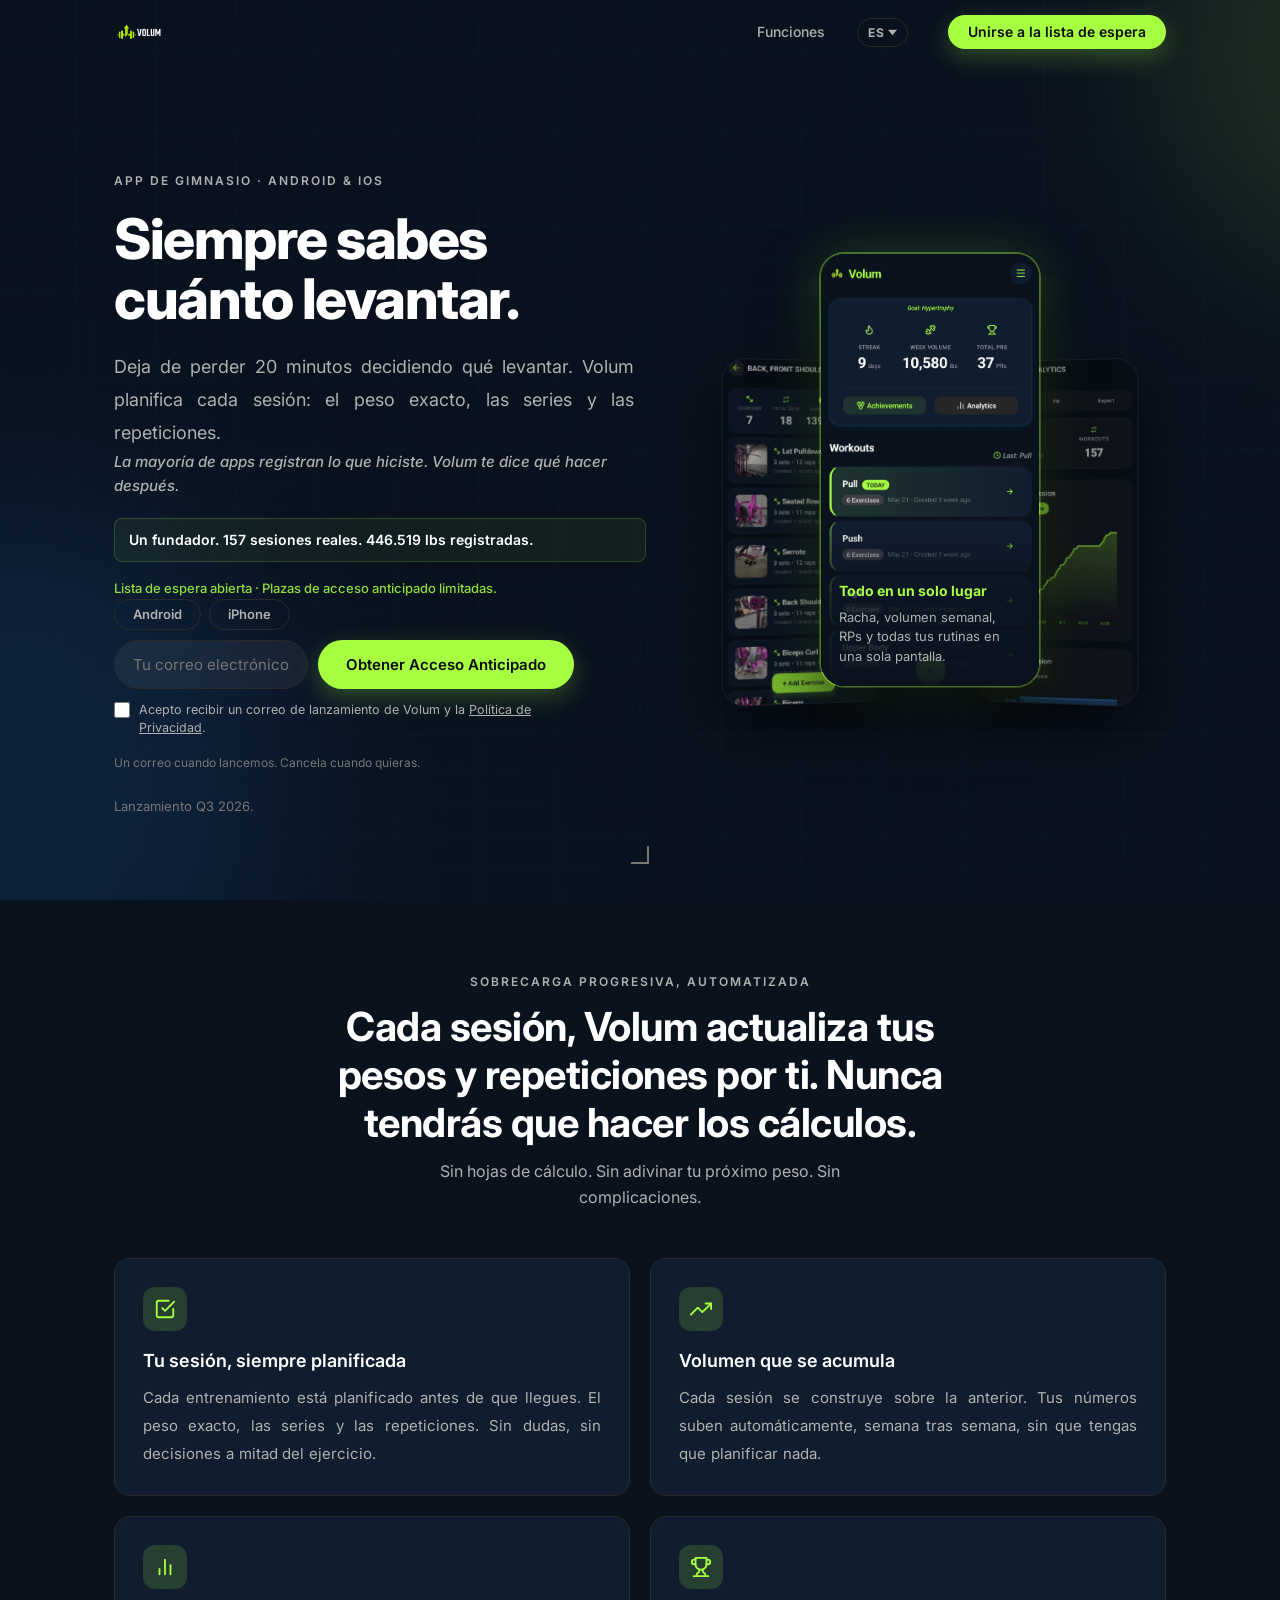
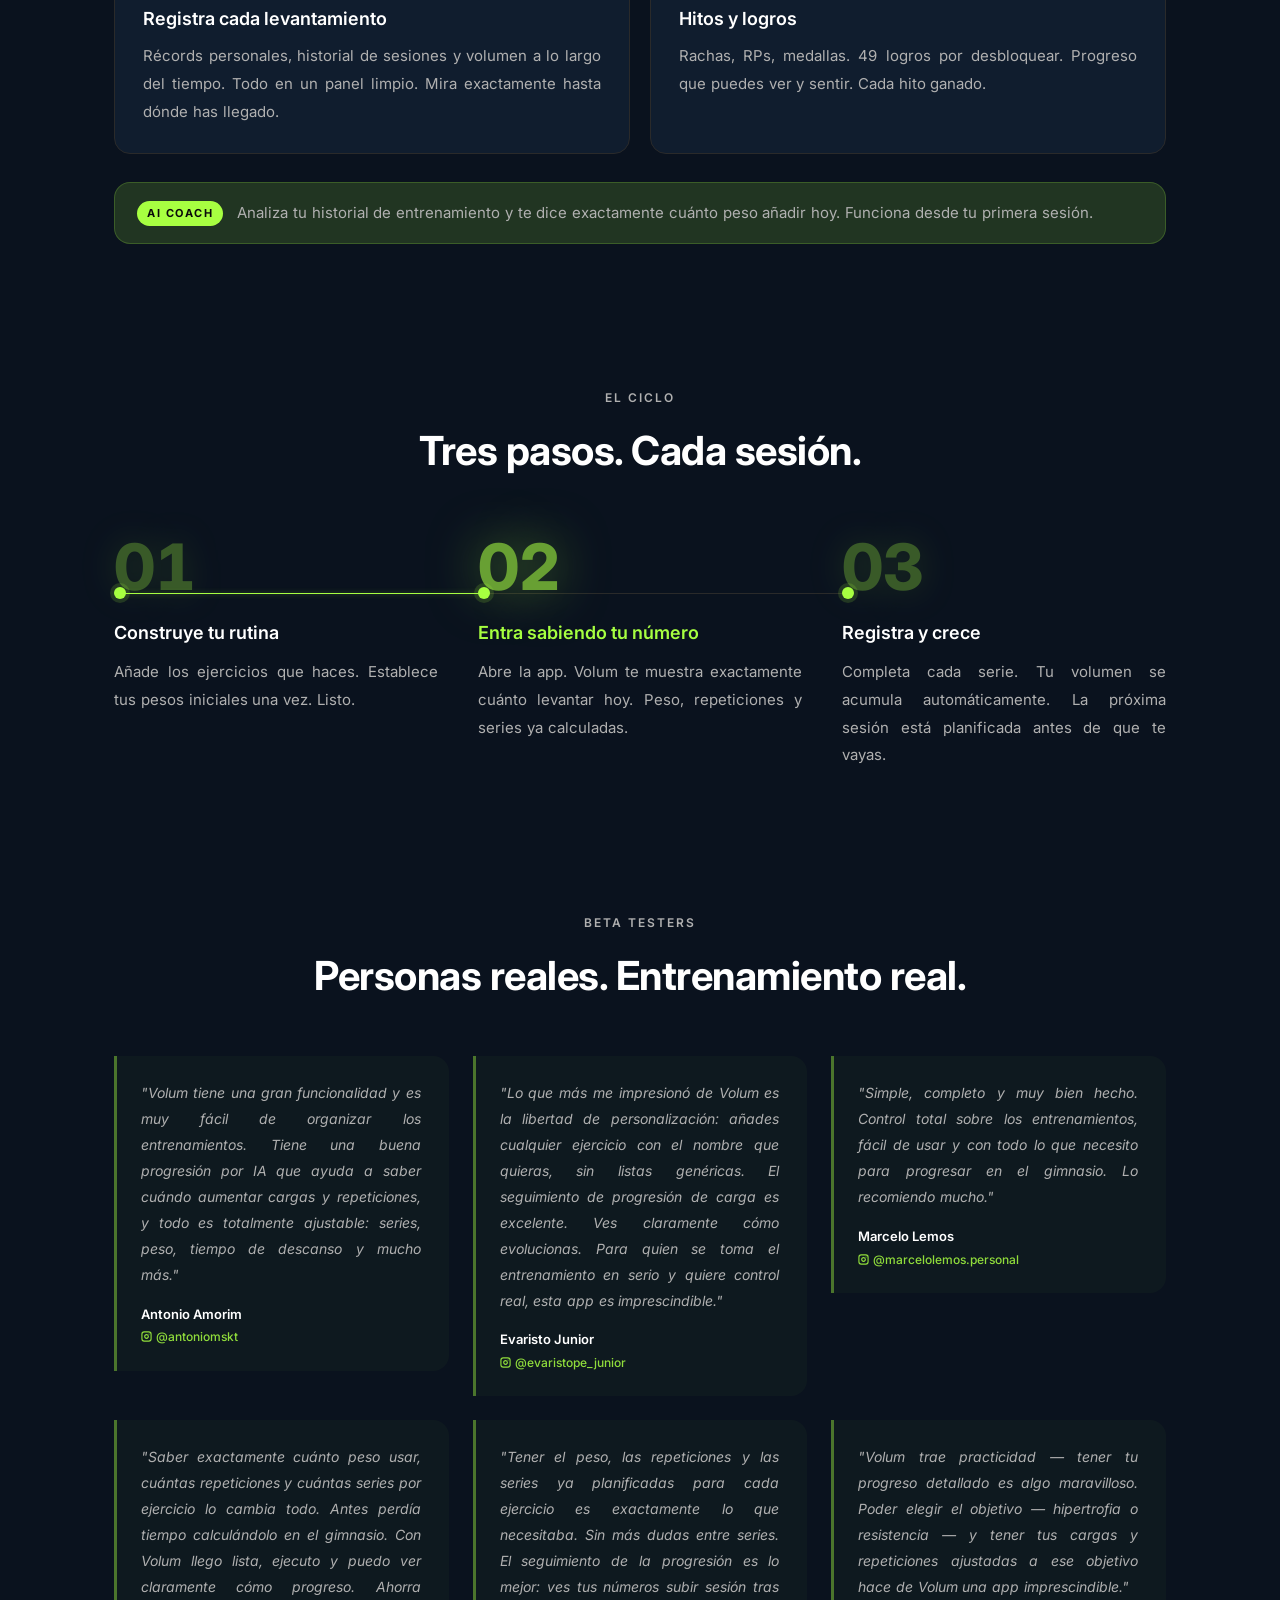
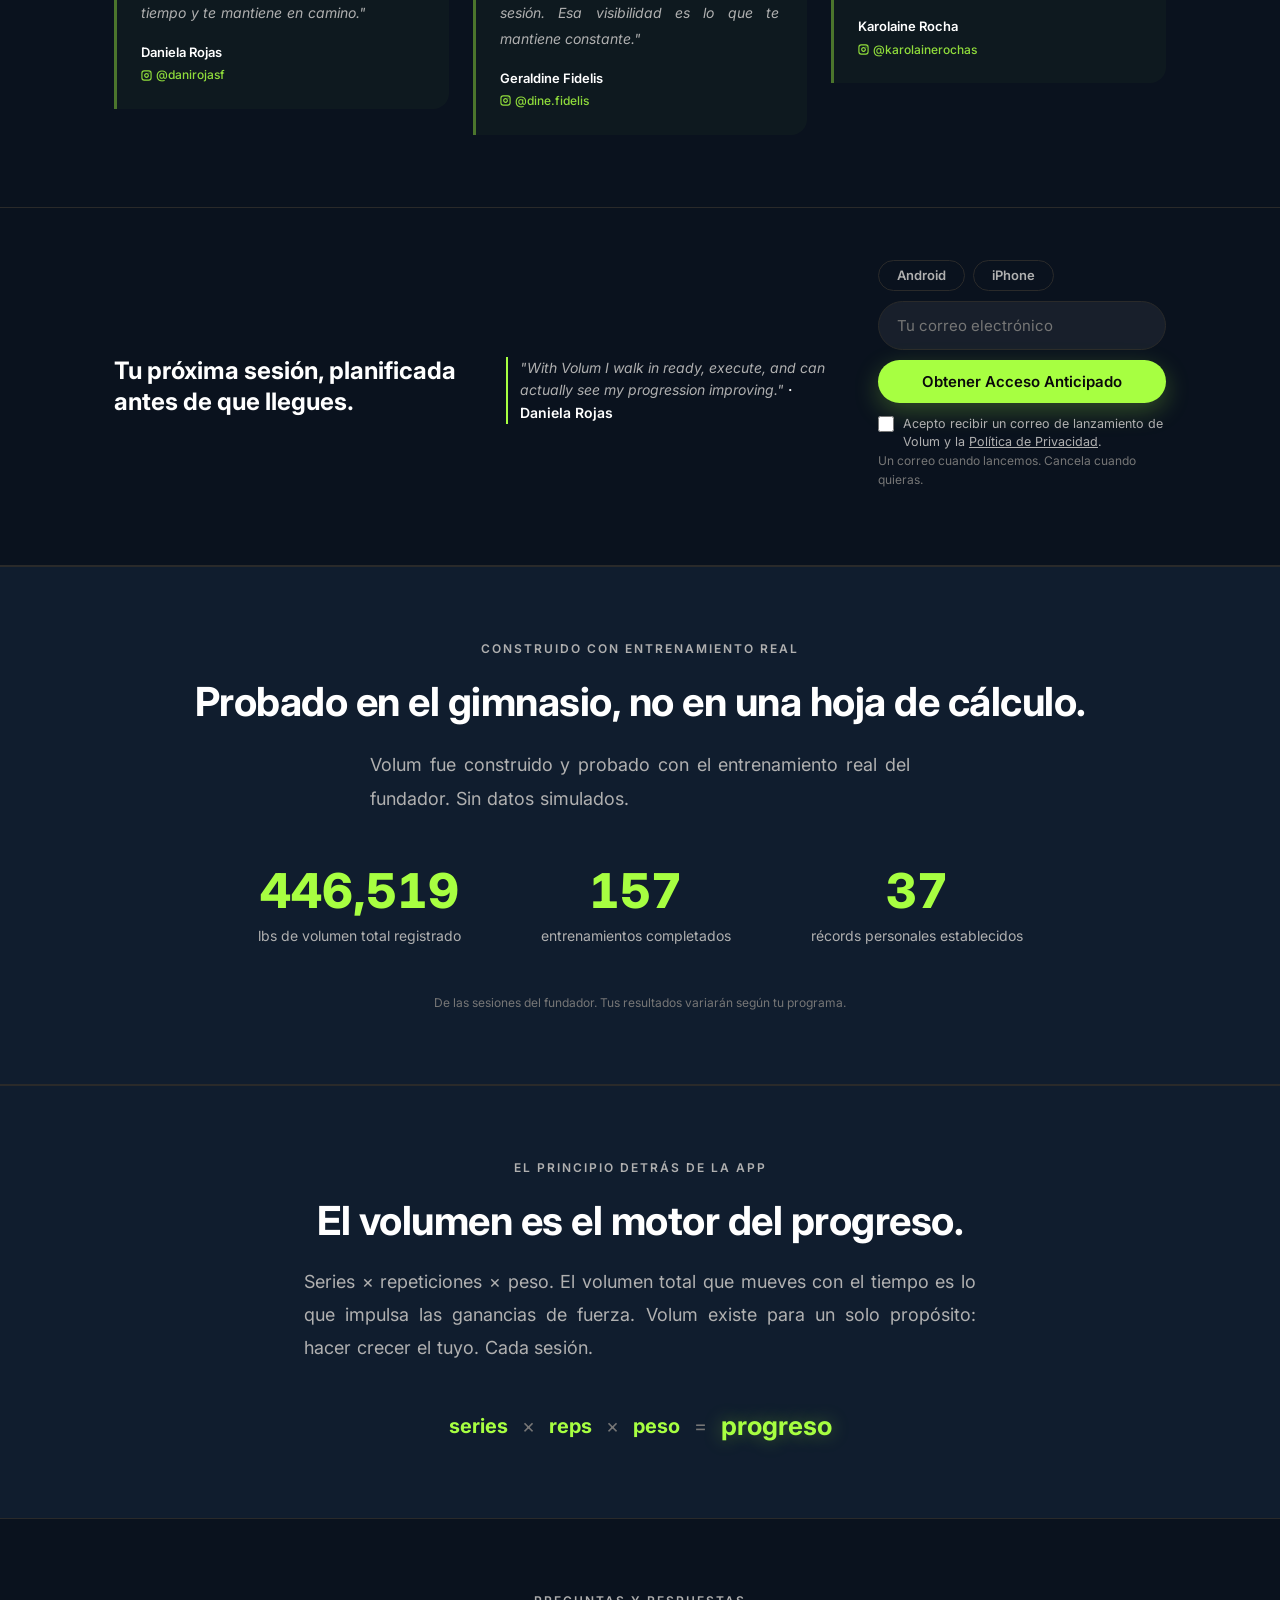
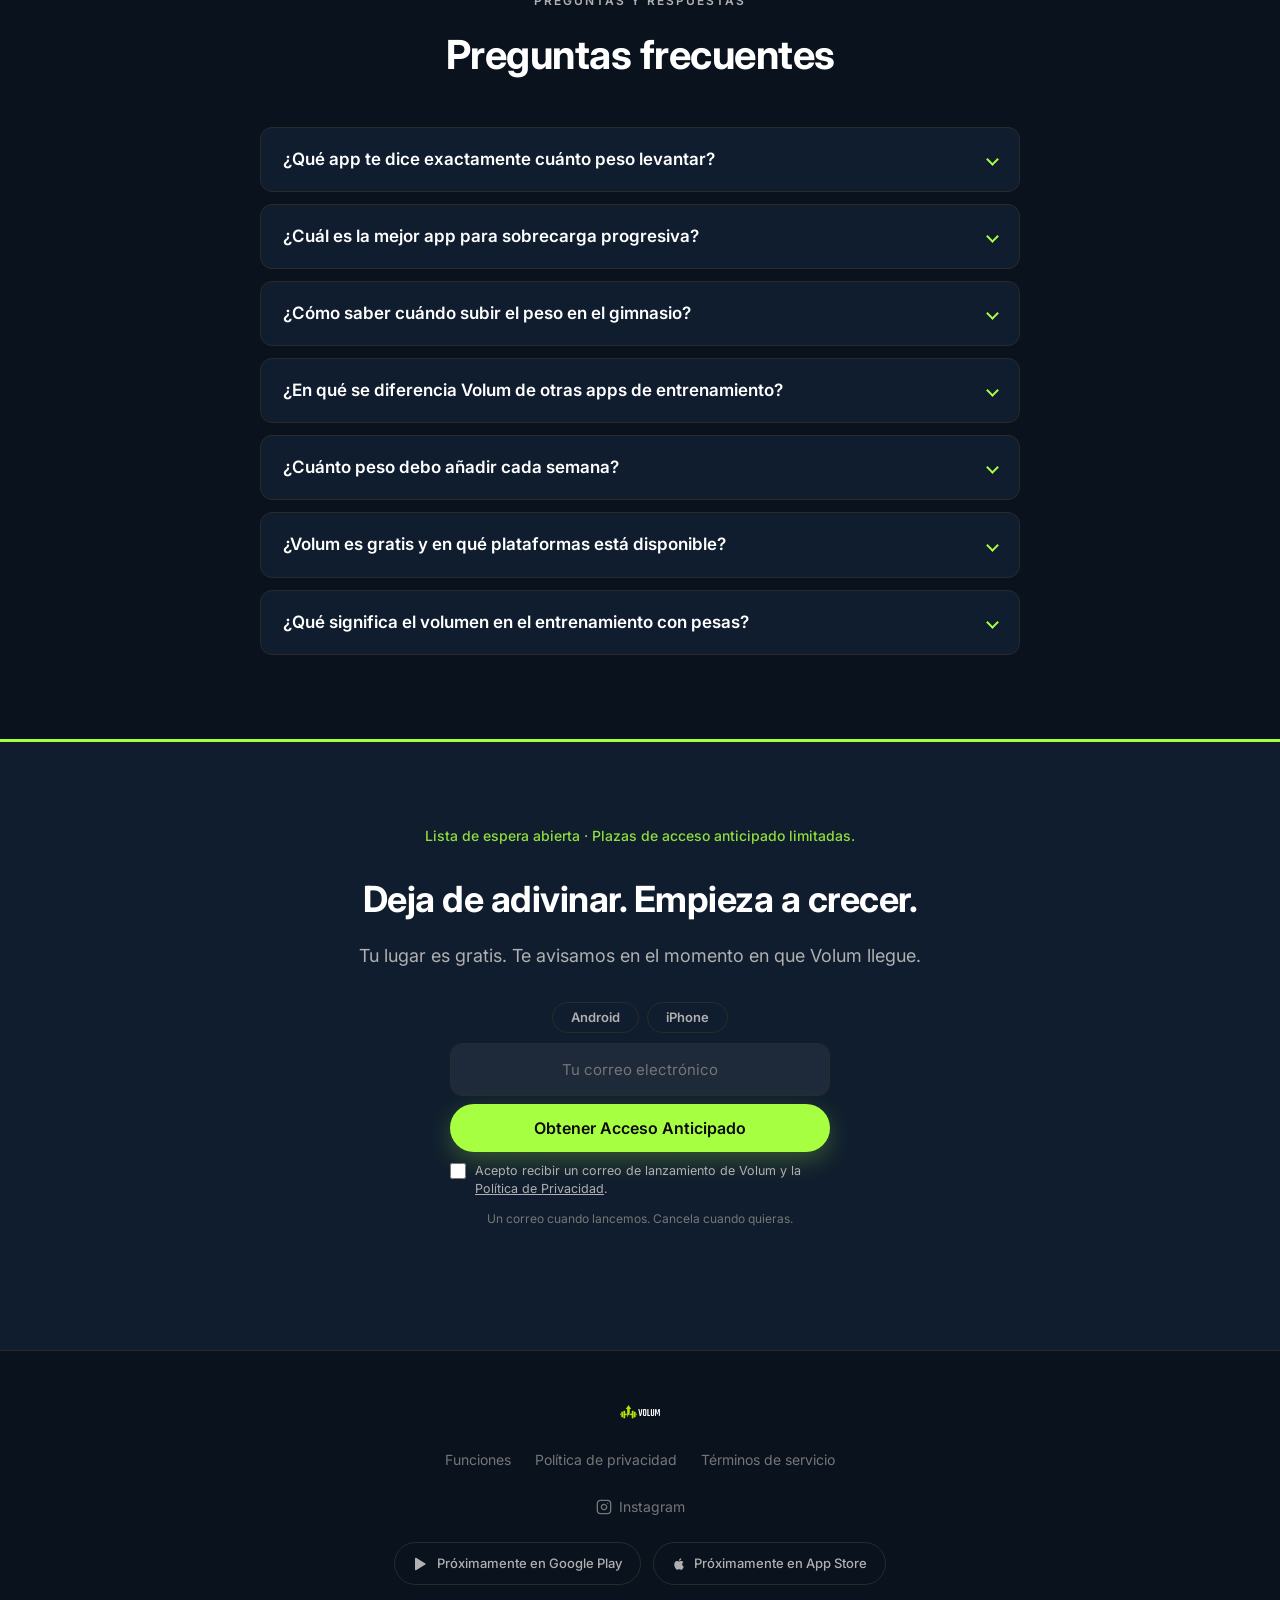
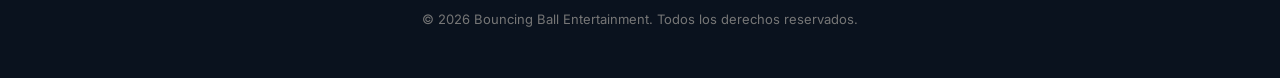
==== commit 697a61da: "feat: release-readiness fixes + FAQ/schema for AI Overview Marketing/SEO readiness pass plus an FAQ " ====
--- a/es/index.html
+++ b/es/index.html
@@ -4,7 +4,7 @@
   <meta charset="UTF-8">
   <meta name="viewport" content="width=device-width, initial-scale=1.0">
   <title>Volum: App de Gimnasio Gratis · Sobrecarga Progresiva Simplificada</title>
-  <meta name="description" content="Sabe exactamente qué levantar en cada sesión. Volum planifica tu entrenamiento: peso, series y repeticiones. Tu volumen crece automáticamente. App de gimnasio gratis para Android e iOS, lanzamiento 2026.">
+  <meta name="description" content="Sabe exactamente qué levantar en cada sesión. Volum planifica tu entrenamiento: peso, series y repeticiones. Tu volumen crece automáticamente. App de gimnasio gratis para Android e iOS, lanzamiento Q3 2026.">
 
   <meta property="og:title"       content="Volum: App de Gimnasio Gratis">
   <meta property="og:description" content="Sabe exactamente qué levantar en cada sesión. Volum planifica tu entrenamiento para que tu volumen crezca automáticamente.">
@@ -19,18 +19,20 @@
   <link rel="alternate" hreflang="en" href="https://app-volum.com/">
   <link rel="alternate" hreflang="es" href="https://app-volum.com/es/">
   <link rel="alternate" hreflang="pt" href="https://app-volum.com/pt/">
+  <link rel="alternate" hreflang="x-default" href="https://app-volum.com/">
 
   <link rel="preload" as="image" href="/assets/hero-bg.png">
 
-  <script defer data-domain="bouncingballentertainment.github.io/volum-website"
+  <script defer data-domain="app-volum.com"
           src="https://plausible.io/js/script.js"></script>
+  <script>window.plausible=window.plausible||function(){(window.plausible.q=window.plausible.q||[]).push(arguments)}</script>
 
   <script type="application/ld+json">
   {
     "@context": "https://schema.org",
     "@type": "SoftwareApplication",
     "name": "Volum",
-    "description": "Free workout tracker app that plans every session: weight, sets, and reps. Your volume grows automatically.",
+    "description": "App de gimnasio gratis que planifica cada sesión: peso, series y repeticiones. Tu volumen crece automáticamente.",
     "operatingSystem": ["Android", "iOS"],
     "applicationCategory": "HealthApplication",
     "inLanguage": ["en", "es", "pt"],
@@ -39,9 +41,53 @@
   }
   </script>
 
+  <script type="application/ld+json">
+  {
+    "@context": "https://schema.org",
+    "@type": "FAQPage",
+    "mainEntity": [
+      {
+        "@type": "Question",
+        "name": "¿Qué app te dice exactamente cuánto peso levantar?",
+        "acceptedAnswer": { "@type": "Answer", "text": "Volum te indica el peso, las series y las repeticiones exactas de cada ejercicio antes de empezar. Analiza tu historial de entrenamiento y aplica la sobrecarga progresiva automáticamente con su AI Coach, para que nunca tengas que adivinar tu próximo peso." }
+      },
+      {
+        "@type": "Question",
+        "name": "¿Cuál es la mejor app para sobrecarga progresiva?",
+        "acceptedAnswer": { "@type": "Answer", "text": "Volum está hecho específicamente para la sobrecarga progresiva. En lugar de solo registrar lo que hiciste, planifica tu próxima sesión, aumentando peso, repeticiones o series automáticamente según tu rendimiento, para que tu volumen siga subiendo semana tras semana." }
+      },
+      {
+        "@type": "Question",
+        "name": "¿Cómo saber cuándo subir el peso en el gimnasio?",
+        "acceptedAnswer": { "@type": "Answer", "text": "Una regla simple: aumenta el peso cuando completes todas las series y repeticiones planificadas dejando una o dos repeticiones en reserva. Volum lo controla por ti y te dice exactamente cuándo y cuánto añadir en cada sesión." }
+      },
+      {
+        "@type": "Question",
+        "name": "¿En qué se diferencia Volum de otras apps de entrenamiento?",
+        "acceptedAnswer": { "@type": "Answer", "text": "La mayoría de las apps solo registran lo que ya hiciste. Volum es un planificador: te dice qué hacer a continuación. Calcula el peso, las series y las repeticiones de cada sesión por adelantado y las registra mientras entrenas, sin hojas de cálculo." }
+      },
+      {
+        "@type": "Question",
+        "name": "¿Cuánto peso debo añadir cada semana?",
+        "acceptedAnswer": { "@type": "Answer", "text": "Para la mayoría de los ejercicios, añadir alrededor del 2,5 a 5 por ciento al alcanzar tus repeticiones objetivo es un ritmo sostenible. La cantidad ideal depende del ejercicio y tu recuperación, así que Volum la calcula por ejercicio para que cada aumento sea seguro." }
+      },
+      {
+        "@type": "Question",
+        "name": "¿Volum es gratis y en qué plataformas está disponible?",
+        "acceptedAnswer": { "@type": "Answer", "text": "Sí. Volum es una app de entrenamiento gratuita para Android e iOS, con lanzamiento en el Q3 de 2026. Únete a la lista de espera para obtener acceso anticipado y un único correo el día del lanzamiento, sin tarjeta de crédito." }
+      },
+      {
+        "@type": "Question",
+        "name": "¿Qué significa el volumen en el entrenamiento con pesas?",
+        "acceptedAnswer": { "@type": "Answer", "text": "El volumen de entrenamiento es el total de series, repeticiones y peso — todo el trabajo que mueves a lo largo del tiempo. Es uno de los principales motores de las ganancias de fuerza y músculo. Volum mide tu volumen en cada sesión y lo aumenta de forma gradual." }
+      }
+    ]
+  }
+  </script>
+
   <meta name="theme-color" content="#0A121E">
   <link rel="icon" href="/assets/icon.png">
-  <link rel="stylesheet" href="/style.css?v=1.7">
+  <link rel="stylesheet" href="/style.css?v=1.9">
   <link rel="preconnect" href="https://fonts.googleapis.com">
   <link rel="preconnect" href="https://fonts.gstatic.com" crossorigin>
   <link rel="preload" as="style" href="https://fonts.googleapis.com/css2?family=Inter:wght@400;500;600;700;800&display=swap" onload="this.rel='stylesheet'">
@@ -116,11 +162,15 @@
                  required autocomplete="email">
           <button class="btn btn-accent" type="submit" id="hero-submit-btn"
                   data-i18n="hero_btn">Get Early Access</button>
+          <label class="form-consent-check">
+            <input type="checkbox" name="consent" value="I agree to receive launch emails and accept the Privacy Policy" required>
+            <span data-i18n-html="form_consent">I agree to receive a launch-day email from Volum and accept the <a href="https://bouncingballentertainment.github.io/volum-legal/privacy-policy.html" target="_blank" rel="noopener">Privacy Policy</a>.</span>
+          </label>
         </form>
         <p class="form-privacy" data-i18n="form_privacy">No credit card. No spam. One email on launch day.</p>
-        <p class="form-consent" data-i18n-html="form_consent">By joining you agree to our <a href="https://bouncingballentertainment.github.io/volum-legal/privacy-policy.html" target="_blank" rel="noopener">Privacy Policy</a>.</p>
+        <!-- consent moved into form as required opt-in checkbox -->
         <p class="form-message" id="hero-form-msg" aria-live="polite"></p>
-        <p class="hero-launch" data-i18n="hero_launch">Launching 2026. Android & iOS.</p>
+        <p class="hero-launch" data-i18n="hero_launch">Launching Q3 2026. Android & iOS.</p>
       </div>
 
       <div class="hero-phones" aria-label="App screenshots">
@@ -346,9 +396,13 @@
                    required autocomplete="email">
             <button class="btn btn-accent" type="submit" id="mid-submit-btn"
                     data-i18n="hero_btn">Get Early Access</button>
+            <label class="form-consent-check">
+              <input type="checkbox" name="consent" value="I agree to receive launch emails and accept the Privacy Policy" required>
+              <span data-i18n-html="form_consent">I agree to receive a launch-day email from Volum and accept the <a href="https://bouncingballentertainment.github.io/volum-legal/privacy-policy.html" target="_blank" rel="noopener">Privacy Policy</a>.</span>
+            </label>
           </form>
           <p class="form-privacy" data-i18n="form_privacy">No credit card. No spam. One email on launch day.</p>
-          <p class="form-consent" data-i18n-html="form_consent">By joining you agree to our <a href="https://bouncingballentertainment.github.io/volum-legal/privacy-policy.html" target="_blank" rel="noopener">Privacy Policy</a>.</p>
+          <!-- consent moved into form as required opt-in checkbox -->
           <p class="form-message" id="mid-form-msg" aria-live="polite"></p>
         </div>
       </div>
@@ -402,6 +456,44 @@
     </div>
   </section>
 
+  <!-- ════════════════════════════════ FAQ ═════════════════════════════════ -->
+  <section class="faq" id="faq">
+    <div class="container">
+      <p class="eyebrow" data-i18n="faq_eyebrow">Preguntas y respuestas</p>
+      <h2 data-i18n="faq_h2">Preguntas frecuentes</h2>
+      <div class="faq-list">
+        <details class="faq-item">
+          <summary data-i18n="faq_q1">¿Qué app te dice exactamente cuánto peso levantar?</summary>
+          <p class="faq-answer" data-i18n="faq_a1">Volum te indica el peso, las series y las repeticiones exactas de cada ejercicio antes de empezar. Analiza tu historial de entrenamiento y aplica la sobrecarga progresiva automáticamente con su AI Coach, para que nunca tengas que adivinar tu próximo peso.</p>
+        </details>
+        <details class="faq-item">
+          <summary data-i18n="faq_q2">¿Cuál es la mejor app para sobrecarga progresiva?</summary>
+          <p class="faq-answer" data-i18n="faq_a2">Volum está hecho específicamente para la sobrecarga progresiva. En lugar de solo registrar lo que hiciste, planifica tu próxima sesión, aumentando peso, repeticiones o series automáticamente según tu rendimiento, para que tu volumen siga subiendo semana tras semana.</p>
+        </details>
+        <details class="faq-item">
+          <summary data-i18n="faq_q3">¿Cómo saber cuándo subir el peso en el gimnasio?</summary>
+          <p class="faq-answer" data-i18n="faq_a3">Una regla simple: aumenta el peso cuando completes todas las series y repeticiones planificadas dejando una o dos repeticiones en reserva. Volum lo controla por ti y te dice exactamente cuándo y cuánto añadir en cada sesión.</p>
+        </details>
+        <details class="faq-item">
+          <summary data-i18n="faq_q4">¿En qué se diferencia Volum de otras apps de entrenamiento?</summary>
+          <p class="faq-answer" data-i18n="faq_a4">La mayoría de las apps solo registran lo que ya hiciste. Volum es un planificador: te dice qué hacer a continuación. Calcula el peso, las series y las repeticiones de cada sesión por adelantado y las registra mientras entrenas, sin hojas de cálculo.</p>
+        </details>
+        <details class="faq-item">
+          <summary data-i18n="faq_q5">¿Cuánto peso debo añadir cada semana?</summary>
+          <p class="faq-answer" data-i18n="faq_a5">Para la mayoría de los ejercicios, añadir alrededor del 2,5 a 5 por ciento al alcanzar tus repeticiones objetivo es un ritmo sostenible. La cantidad ideal depende del ejercicio y tu recuperación, así que Volum la calcula por ejercicio para que cada aumento sea seguro.</p>
+        </details>
+        <details class="faq-item">
+          <summary data-i18n="faq_q6">¿Volum es gratis y en qué plataformas está disponible?</summary>
+          <p class="faq-answer" data-i18n="faq_a6">Sí. Volum es una app de entrenamiento gratuita para Android e iOS, con lanzamiento en el Q3 de 2026. Únete a la lista de espera para obtener acceso anticipado y un único correo el día del lanzamiento, sin tarjeta de crédito.</p>
+        </details>
+        <details class="faq-item">
+          <summary data-i18n="faq_q7">¿Qué significa el volumen en el entrenamiento con pesas?</summary>
+          <p class="faq-answer" data-i18n="faq_a7">El volumen de entrenamiento es el total de series, repeticiones y peso — todo el trabajo que mueves a lo largo del tiempo. Es uno de los principales motores de las ganancias de fuerza y músculo. Volum mide tu volumen en cada sesión y lo aumenta de forma gradual.</p>
+        </details>
+      </div>
+    </div>
+  </section>
+
   <!-- ════════════════════════════ WAITLIST CTA ════════════════════════════ -->
   <section class="waitlist-section" id="waitlist">
     <div class="container waitlist-inner">
@@ -422,9 +514,13 @@
                required autocomplete="email">
         <button class="btn btn-accent" type="submit" id="bottom-submit-btn"
                 data-i18n="cta_btn">Notify Me on Launch Day</button>
+        <label class="form-consent-check">
+          <input type="checkbox" name="consent" value="I agree to receive launch emails and accept the Privacy Policy" required>
+          <span data-i18n-html="form_consent">I agree to receive a launch-day email from Volum and accept the <a href="https://bouncingballentertainment.github.io/volum-legal/privacy-policy.html" target="_blank" rel="noopener">Privacy Policy</a>.</span>
+        </label>
       </form>
       <p class="form-privacy" data-i18n="form_privacy">No credit card. No spam. One email on launch day.</p>
-      <p class="form-consent" data-i18n-html="form_consent">By joining you agree to our <a href="https://bouncingballentertainment.github.io/volum-legal/privacy-policy.html" target="_blank" rel="noopener">Privacy Policy</a>.</p>
+      <!-- consent moved into form as required opt-in checkbox -->
       <p class="form-message" id="bottom-form-msg" aria-live="polite"></p>
       <div class="share-nudge" id="share-nudge" style="display:none;">
         <span data-i18n="share_nudge">Know someone who lifts?</span>
@@ -472,6 +568,6 @@
   </footer>
 
   <script>try{localStorage.setItem('volum_lang','es');}catch(e){}</script>
-  <script src="/script.js?v=1.7"></script>
+  <script src="/script.js?v=1.9"></script>
 </body>
 </html>
--- a/style.css
+++ b/style.css
@@ -519,6 +519,7 @@
 
 .waitlist-form {
   display: flex;
+  flex-wrap: wrap;
   gap: 10px;
   max-width: 460px;
   margin-bottom: 16px;
@@ -560,6 +561,31 @@
 .form-consent a { color: var(--text-muted); text-decoration: underline; }
 .form-consent a:hover { color: var(--accent); }
 
+/* Required opt-in consent checkbox (GDPR). Full-width row within the form,
+   with readable contrast (uses --text-secondary, not the dim --text-muted). */
+.form-consent-check {
+  flex-basis: 100%;
+  display: flex;
+  align-items: flex-start;
+  gap: 9px;
+  margin-top: 2px;
+  font-size: 12.5px;
+  line-height: 1.45;
+  color: var(--text-secondary);
+  text-align: left;
+  cursor: pointer;
+}
+.form-consent-check input[type="checkbox"] {
+  flex-shrink: 0;
+  width: 16px;
+  height: 16px;
+  margin-top: 1px;
+  accent-color: var(--accent);
+  cursor: pointer;
+}
+.form-consent-check a { color: var(--text-secondary); text-decoration: underline; }
+.form-consent-check a:hover { color: var(--accent); }
+
 .waitlist-count {
   font-size: 13px;
   color: var(--accent);
@@ -723,6 +749,62 @@
 .volume-formula span { font-size: 20px; font-weight: 700; color: var(--accent); }
 .volume-formula .op  { color: var(--text-muted); font-weight: 400; }
 .volume-formula > span:last-child { font-size: 26px; text-shadow: 0 0 18px rgba(167,255,65,0.35); }
+
+/* ─── FAQ (AI Overview / answer-engine target) ───────── */
+.faq { padding: var(--section-pad) 0; }
+.faq .container { text-align: center; }
+.faq h2 {
+  font-size: clamp(28px, 5vw, 40px);
+  font-weight: 700;
+  letter-spacing: -0.5px;
+  margin-bottom: 40px;
+}
+.faq-list {
+  max-width: 760px;
+  margin: 0 auto;
+  text-align: left;
+}
+.faq-item {
+  border: 1px solid var(--border);
+  border-radius: 12px;
+  background: var(--bg-card);
+  margin-bottom: 12px;
+  overflow: hidden;
+  transition: border-color 200ms ease;
+}
+.faq-item[open] { border-color: rgba(167,255,65,0.4); }
+.faq-item summary {
+  list-style: none;
+  cursor: pointer;
+  padding: 18px 22px;
+  font-size: 17px;
+  font-weight: 600;
+  color: var(--text-primary);
+  display: flex;
+  align-items: center;
+  justify-content: space-between;
+  gap: 16px;
+}
+.faq-item summary::-webkit-details-marker { display: none; }
+.faq-item summary::after {
+  content: '';
+  flex-shrink: 0;
+  width: 9px;
+  height: 9px;
+  border-right: 2px solid var(--accent);
+  border-bottom: 2px solid var(--accent);
+  transform: rotate(45deg);
+  transition: transform 200ms ease;
+}
+.faq-item[open] summary::after { transform: rotate(-135deg); }
+.faq-item summary:hover { color: var(--accent); }
+.faq-answer {
+  margin: 0;
+  padding: 0 22px 20px;
+  font-size: 15px;
+  line-height: 1.65;
+  color: var(--text-secondary);
+}
 
 /* ─── HOW IT WORKS ────────────────────────────────── */
 .how-it-works { padding: var(--section-pad) 0; }
@@ -1219,6 +1301,20 @@
 
   .hero { padding-top: 88px; min-height: auto; padding-bottom: 60px; }
   .hero-row { flex-direction: column; gap: 0; padding-bottom: 0; }
+
+  /* Surface the email form high on mobile; push secondary proof copy below. */
+  .hero-content { display: flex; flex-direction: column; }
+  .hero-content > .hero-eyebrow        { order: 1; }
+  .hero-content > .hero-headline       { order: 2; }
+  .hero-content > .hero-sub            { order: 3; }
+  .hero-content > .waitlist-count      { order: 4; }
+  .hero-content > .platform-picker     { order: 5; }
+  .hero-content > .waitlist-form       { order: 6; }
+  .hero-content > .form-privacy        { order: 7; }
+  .hero-content > .form-message        { order: 8; }
+  .hero-content > .hero-differentiator { order: 9; }
+  .hero-content > .hero-proof          { order: 10; }
+  .hero-content > .hero-launch         { order: 11; }
 
   /* ── Podium → swipe carousel ── */
   .hero-phones { width: 100%; overflow: hidden; margin-top: 24px; }
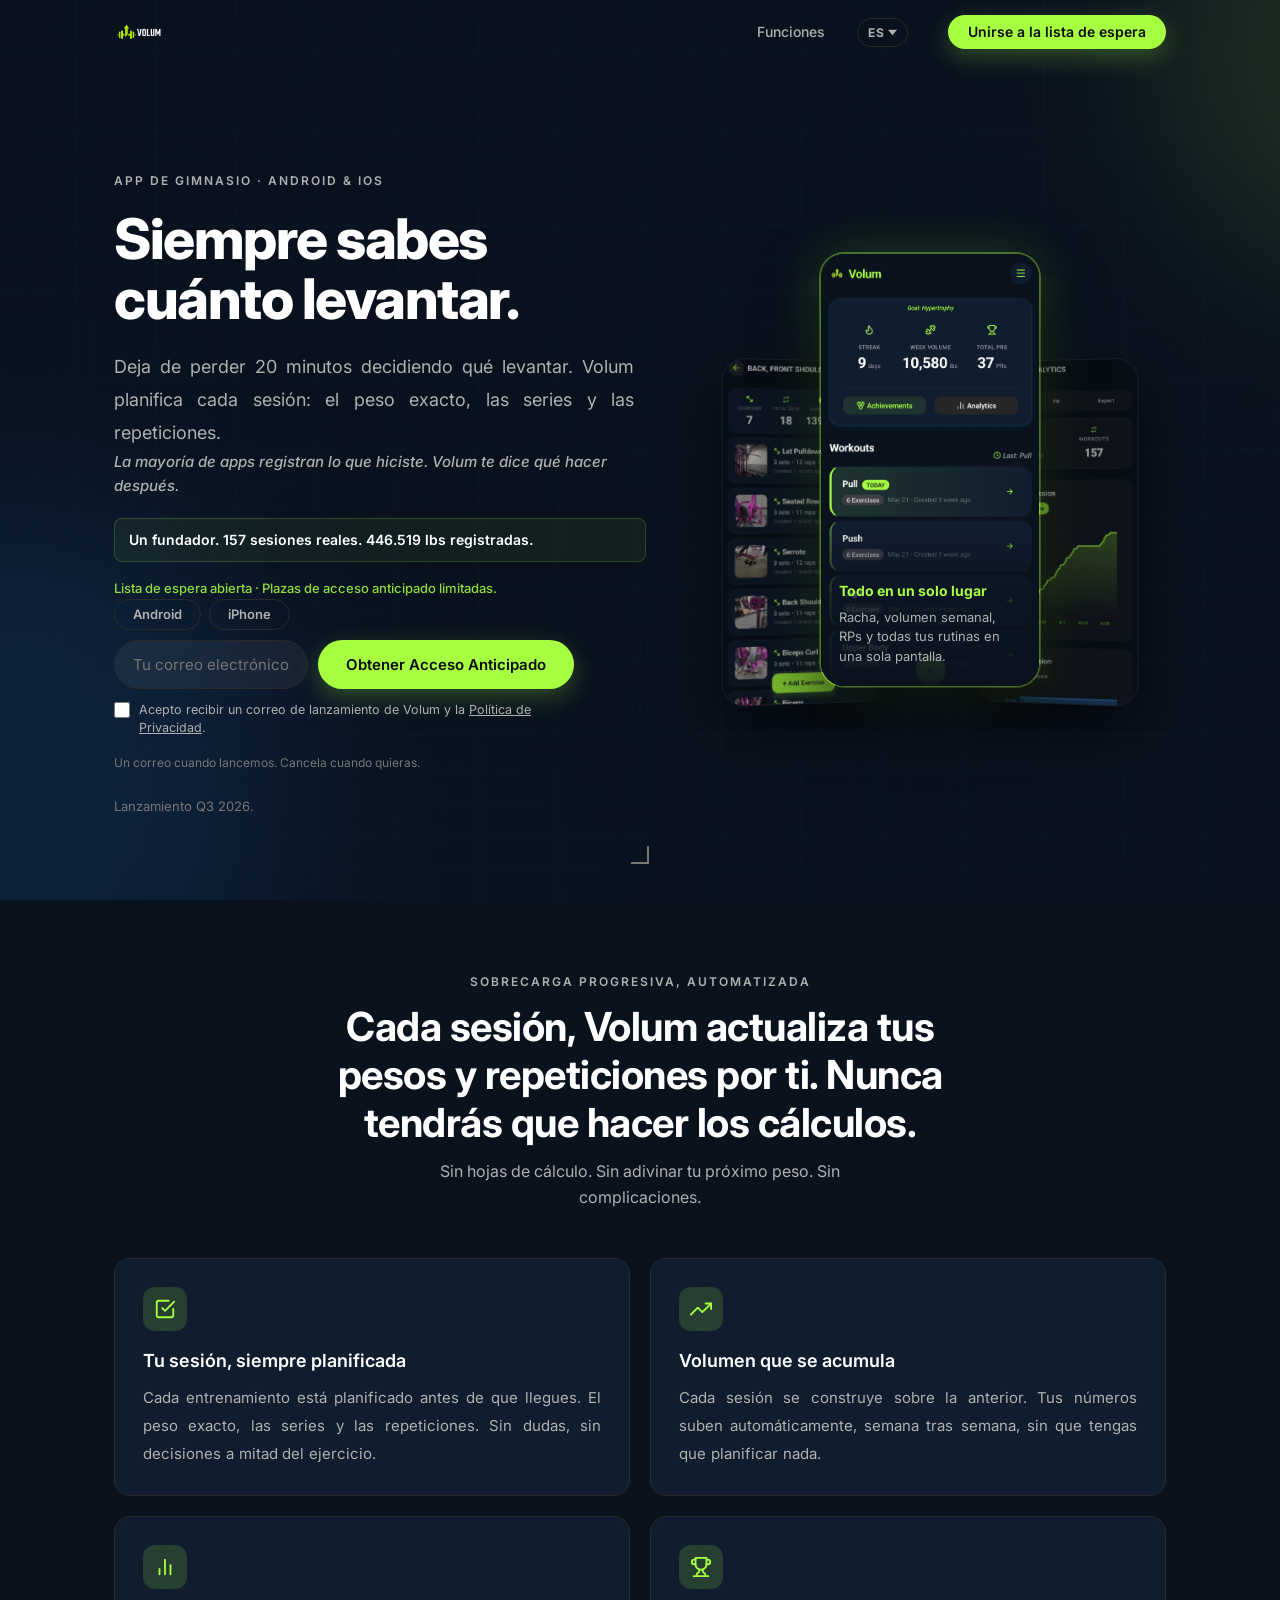
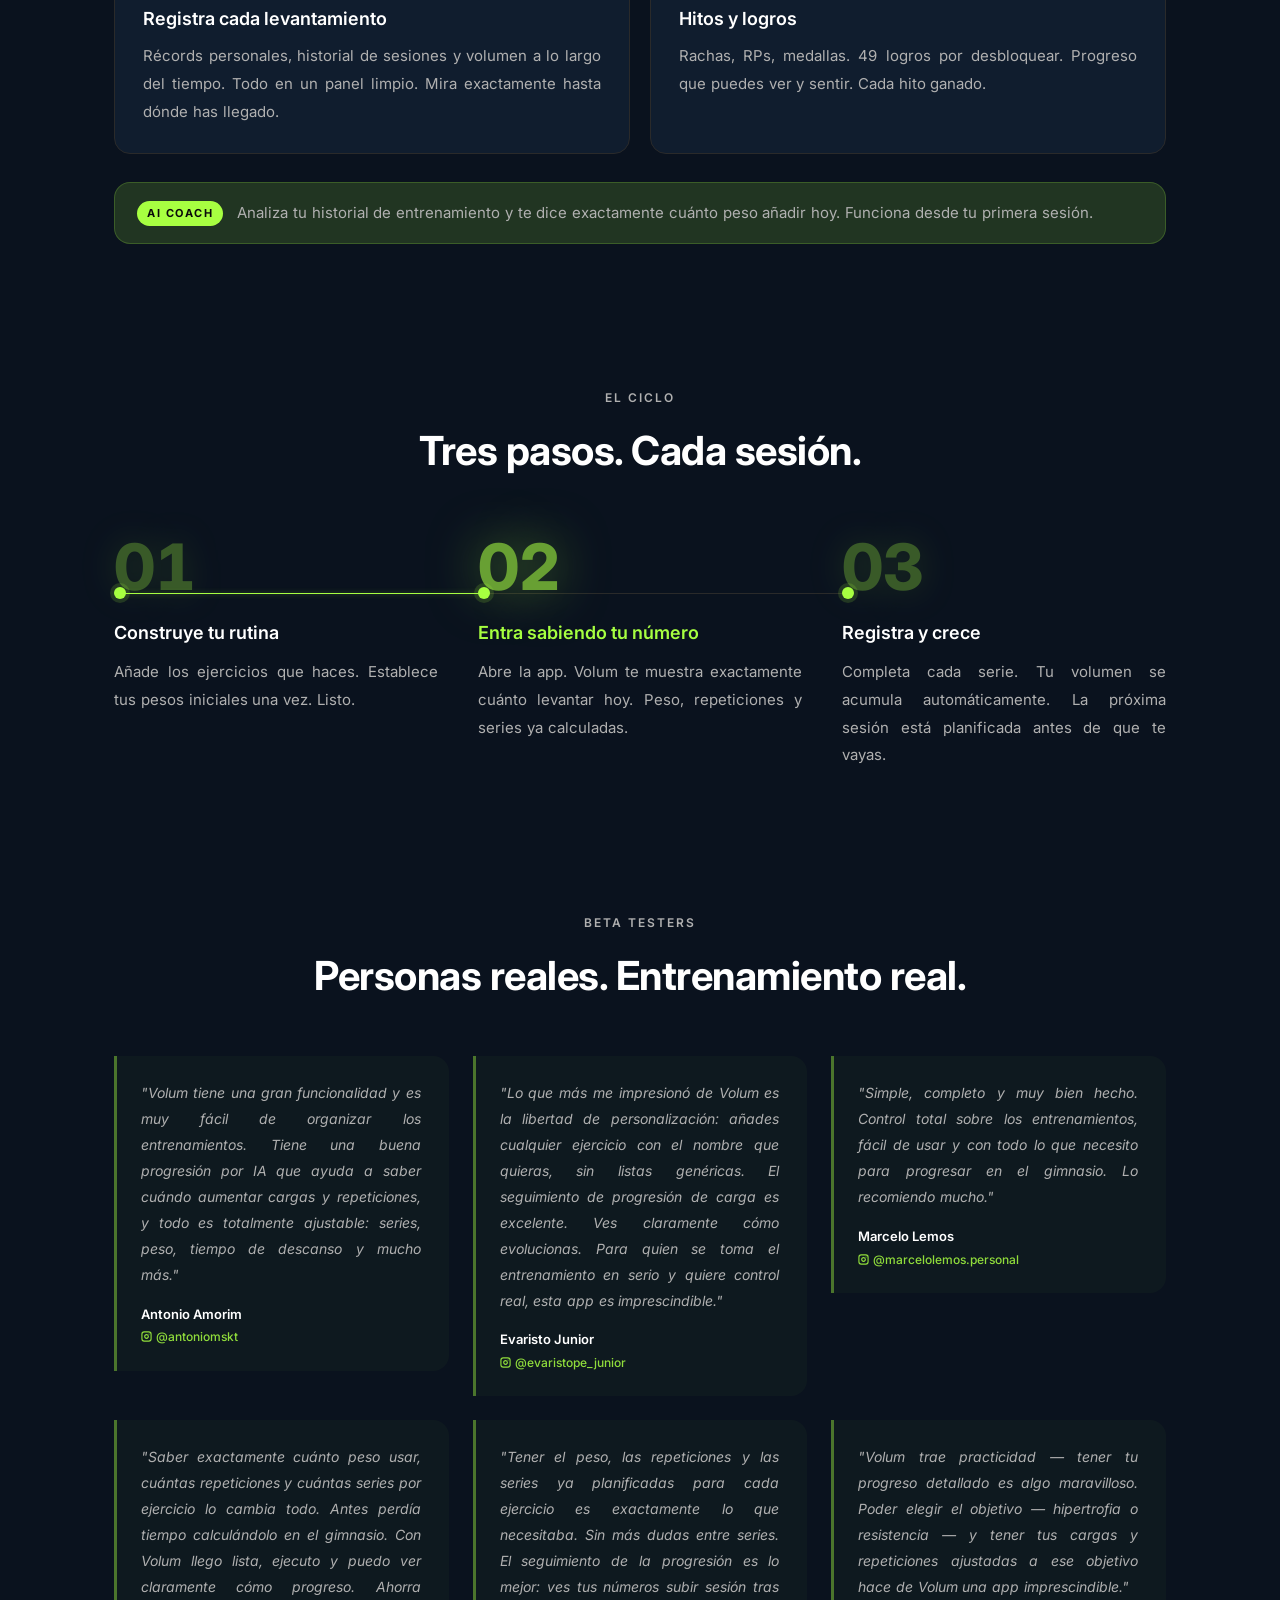
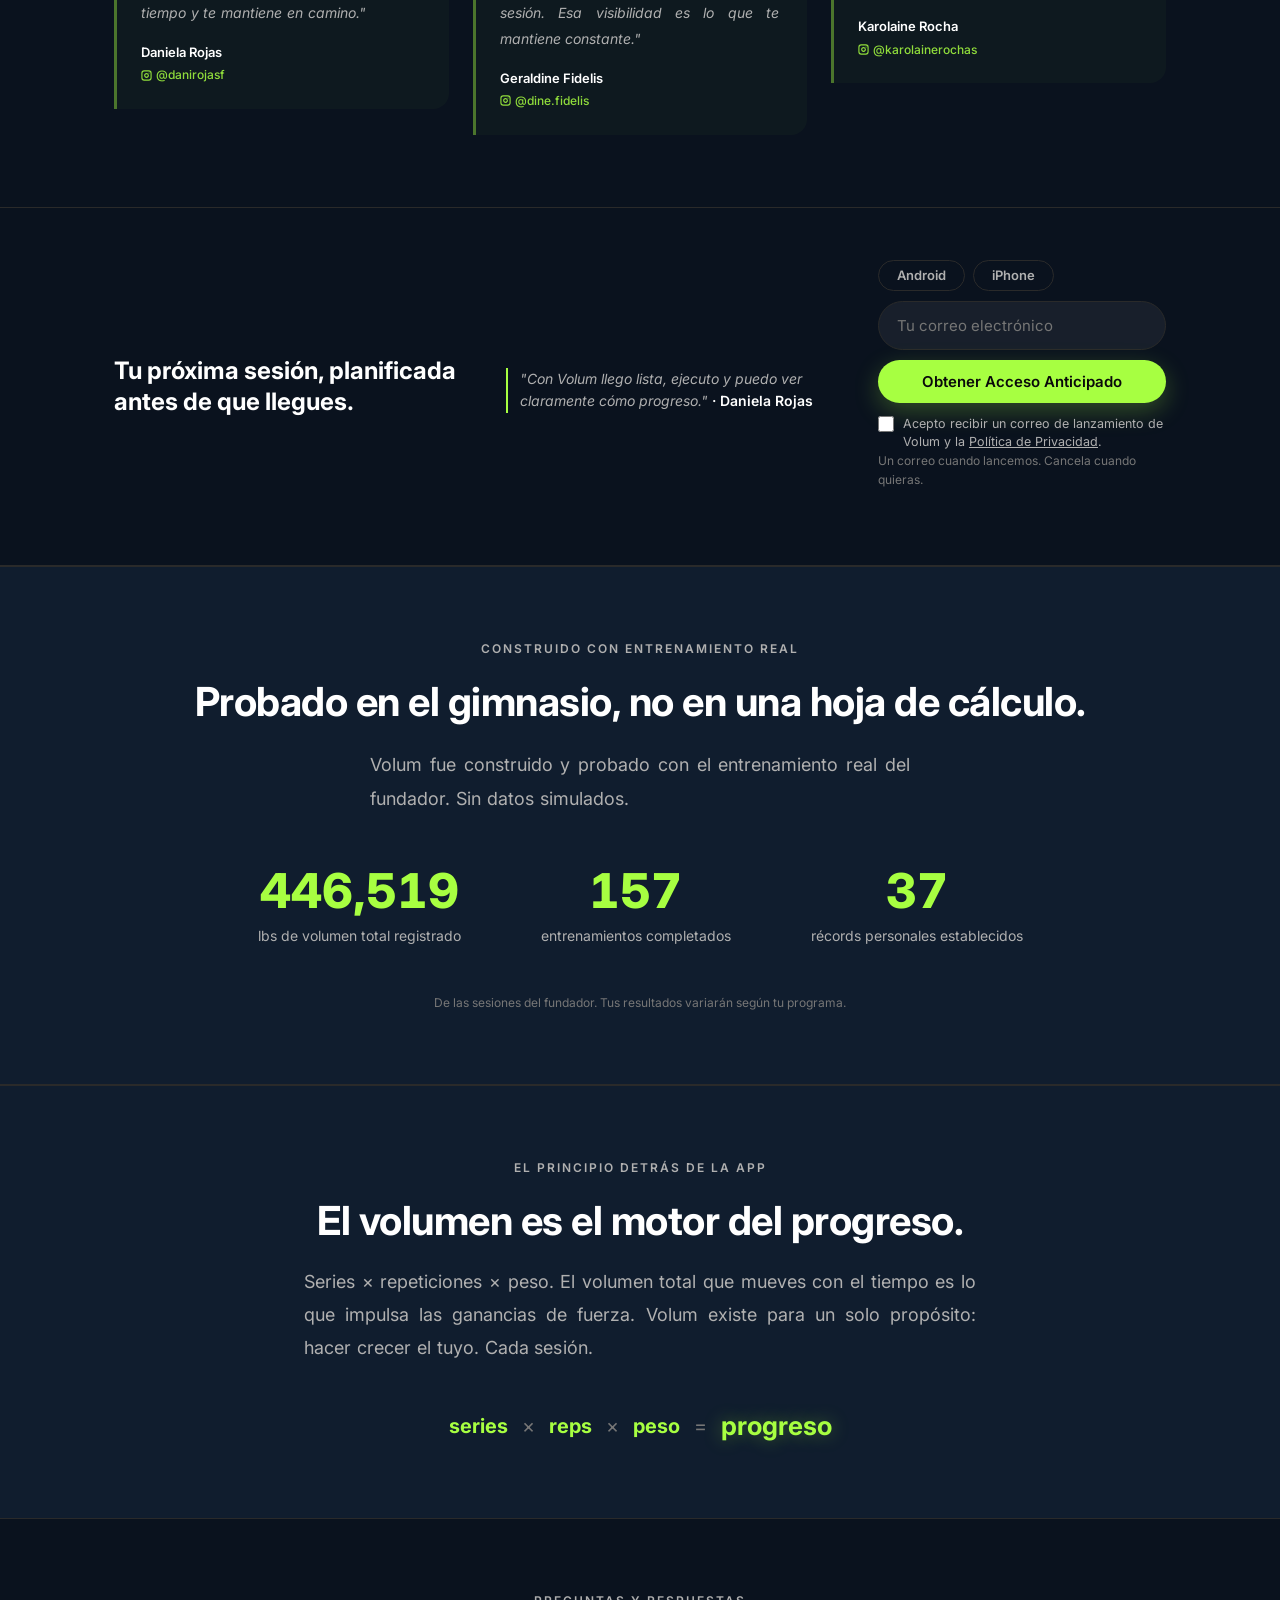
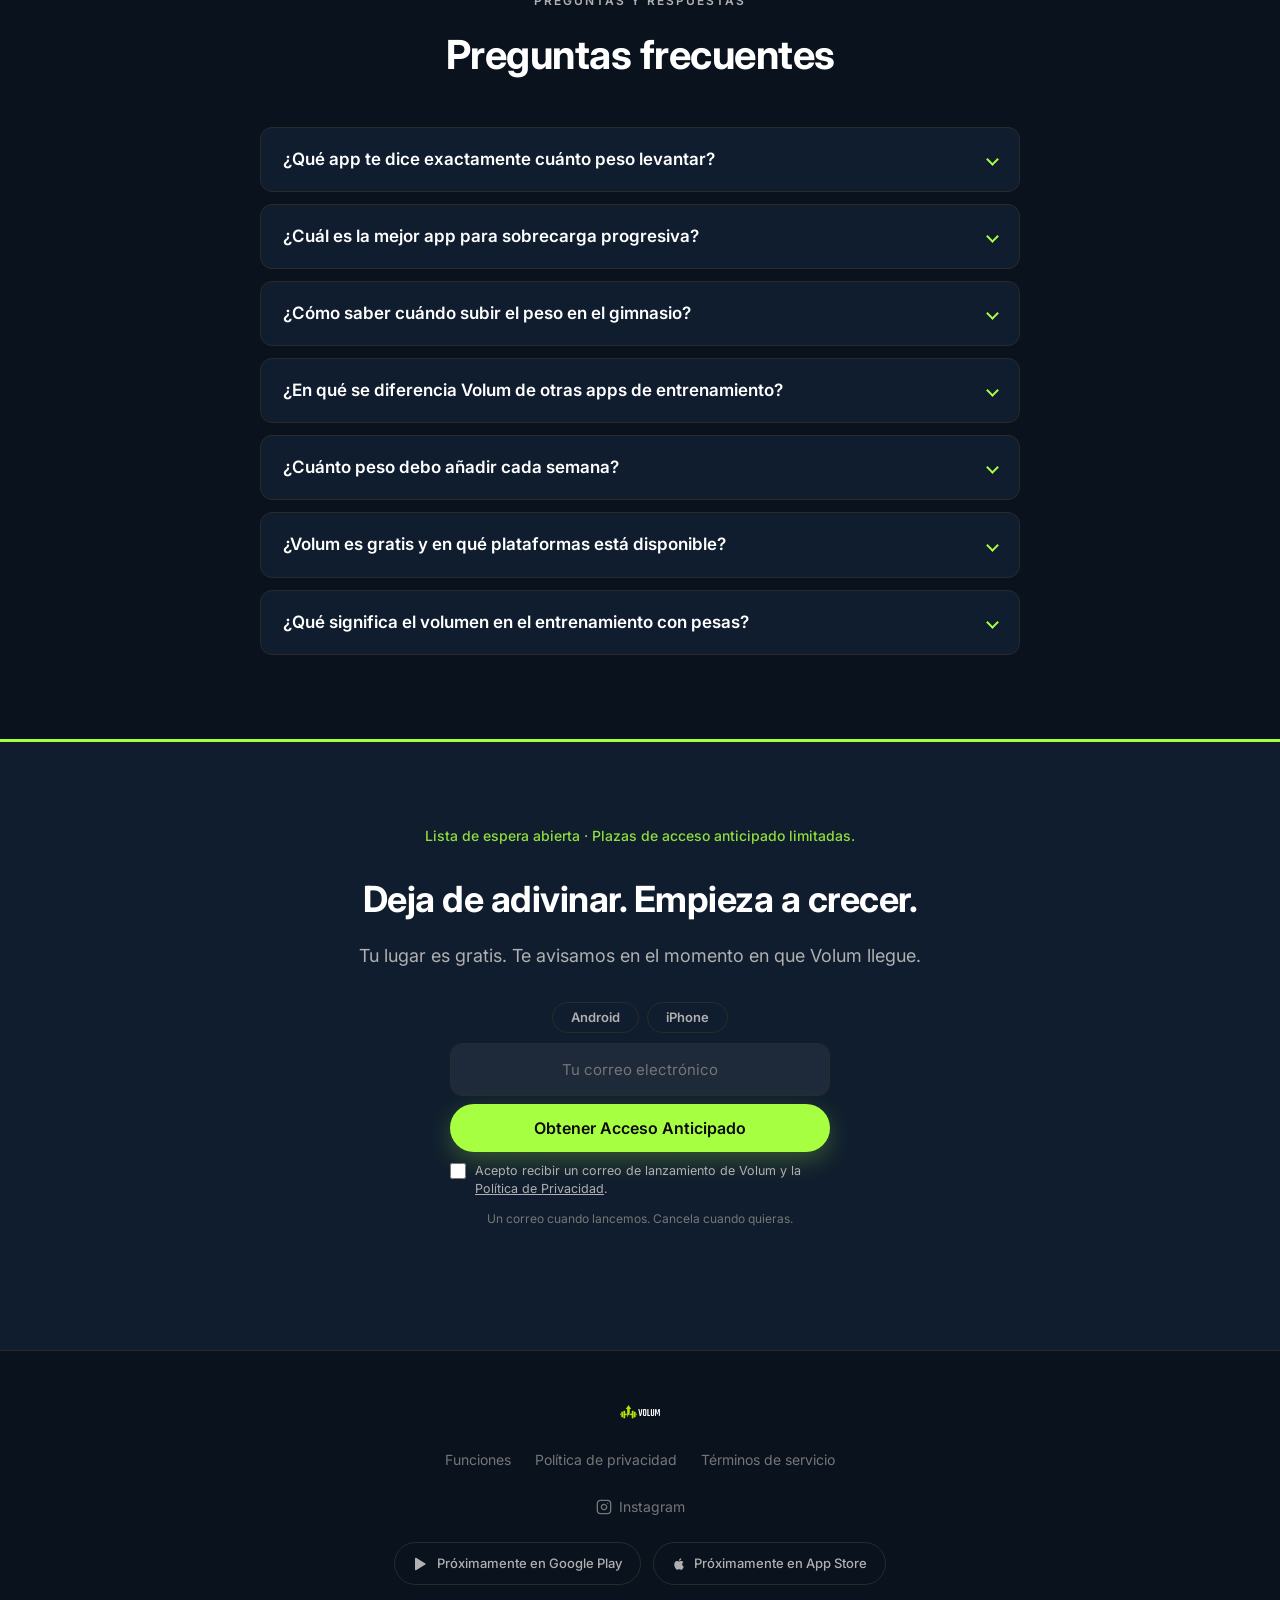
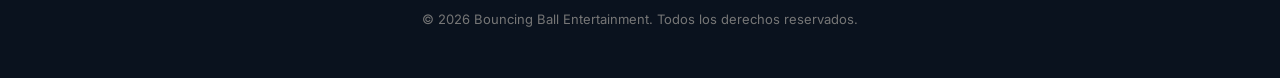
==== commit 4660d88c: "fix: translate mid-CTA testimonial quote + i18n cleanup - mid-page testimonial blockquote had no dat" ====
--- a/es/index.html
+++ b/es/index.html
@@ -87,7 +87,7 @@
 
   <meta name="theme-color" content="#0A121E">
   <link rel="icon" href="/assets/icon.png">
-  <link rel="stylesheet" href="/style.css?v=1.9">
+  <link rel="stylesheet" href="/style.css?v=2.0">
   <link rel="preconnect" href="https://fonts.googleapis.com">
   <link rel="preconnect" href="https://fonts.gstatic.com" crossorigin>
   <link rel="preload" as="style" href="https://fonts.googleapis.com/css2?family=Inter:wght@400;500;600;700;800&display=swap" onload="this.rel='stylesheet'">
@@ -379,8 +379,8 @@
   <section class="mid-cta">
     <div class="container">
       <div class="mid-cta-inner">
-        <p class="mid-cta-heading" data-i18n="mid_cta_text">Ready to stop guessing at the gym?</p>
-        <blockquote class="mid-cta-quote">"With Volum I walk in ready, execute, and can actually see my progression improving."<cite> · Daniela Rojas</cite></blockquote>
+        <p class="mid-cta-heading" data-i18n="mid_cta_text">Tu próxima sesión, planificada antes de que llegues.</p>
+        <blockquote class="mid-cta-quote" data-i18n-html="mid_cta_quote">"Con Volum llego lista, ejecuto y puedo ver claramente cómo progreso."<cite> · Daniela Rojas</cite></blockquote>
         <div class="mid-cta-right">
           <div class="platform-picker" data-form="waitlist-form-mid">
             <button type="button" class="btn btn-ghost btn-sm platform-btn" data-platform="android" data-i18n="platform_android">Android</button>
@@ -568,6 +568,6 @@
   </footer>
 
   <script>try{localStorage.setItem('volum_lang','es');}catch(e){}</script>
-  <script src="/script.js?v=1.9"></script>
+  <script src="/script.js?v=2.0"></script>
 </body>
 </html>
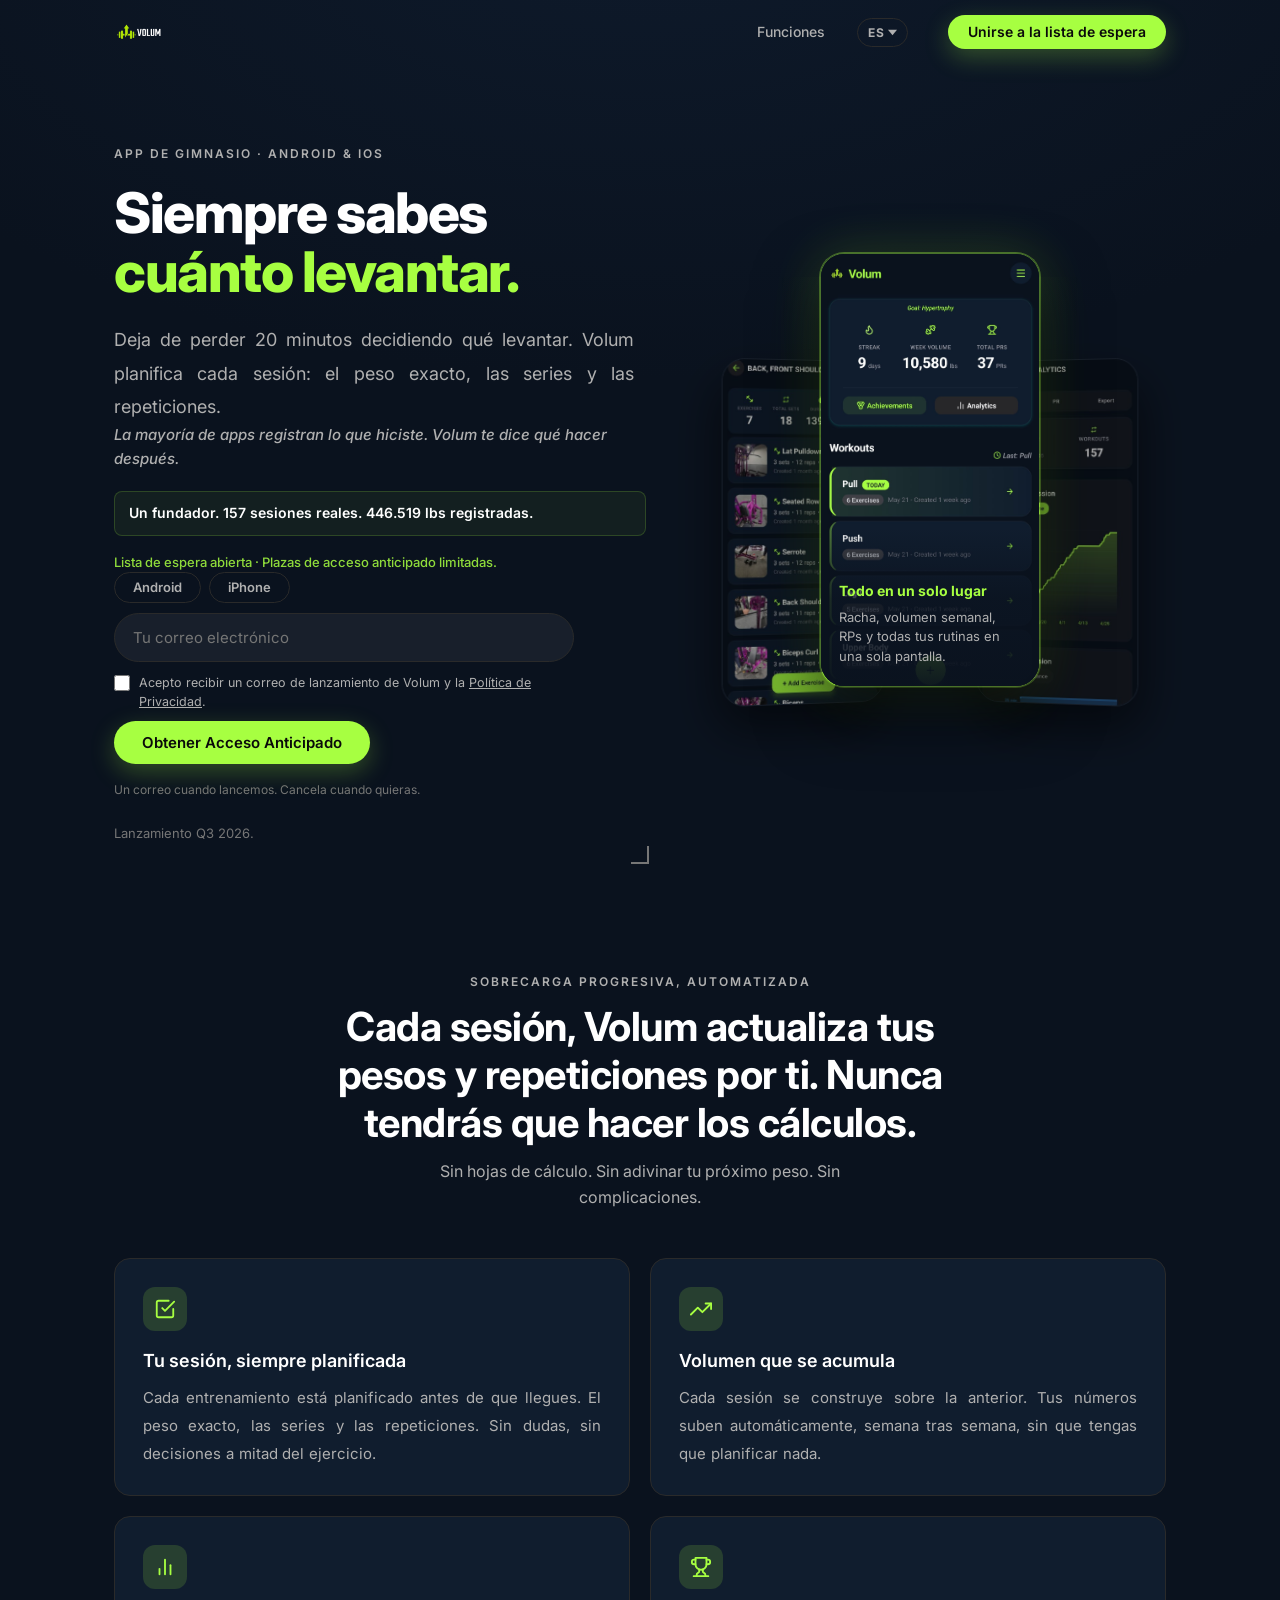
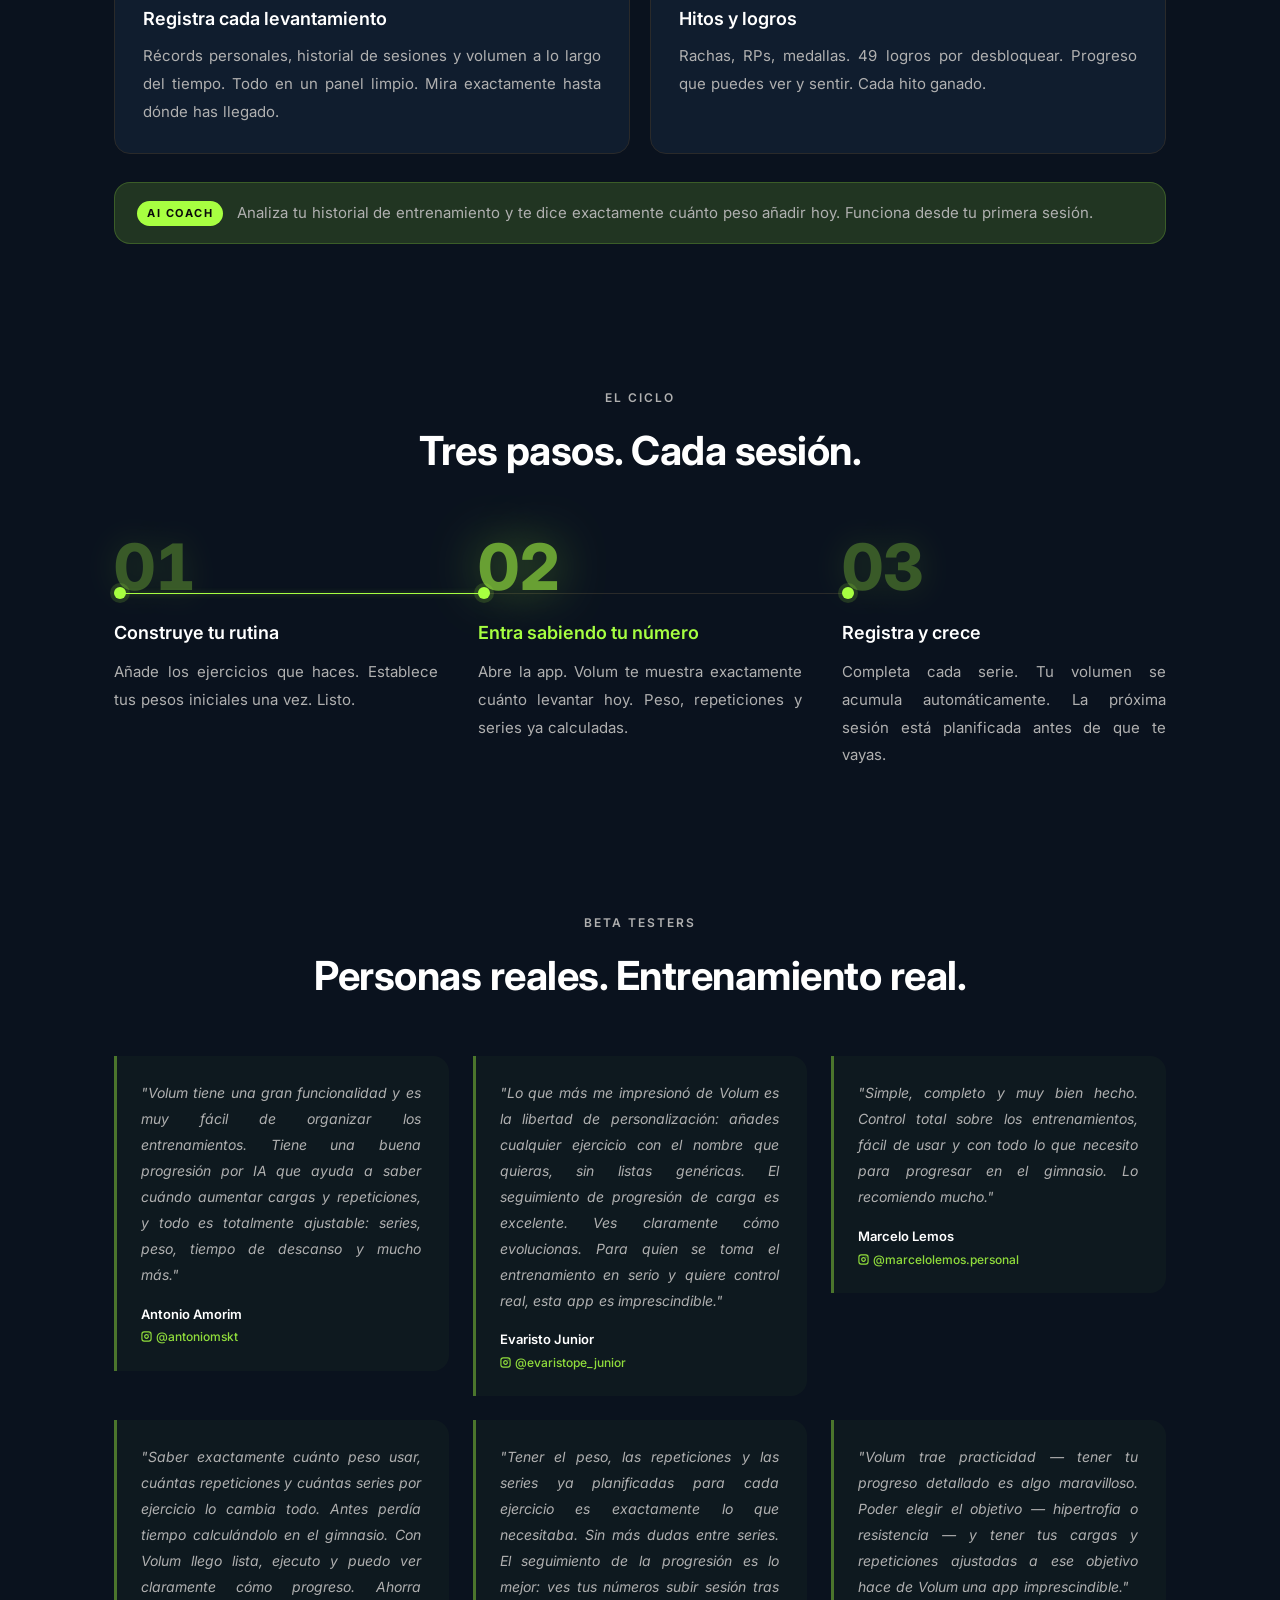
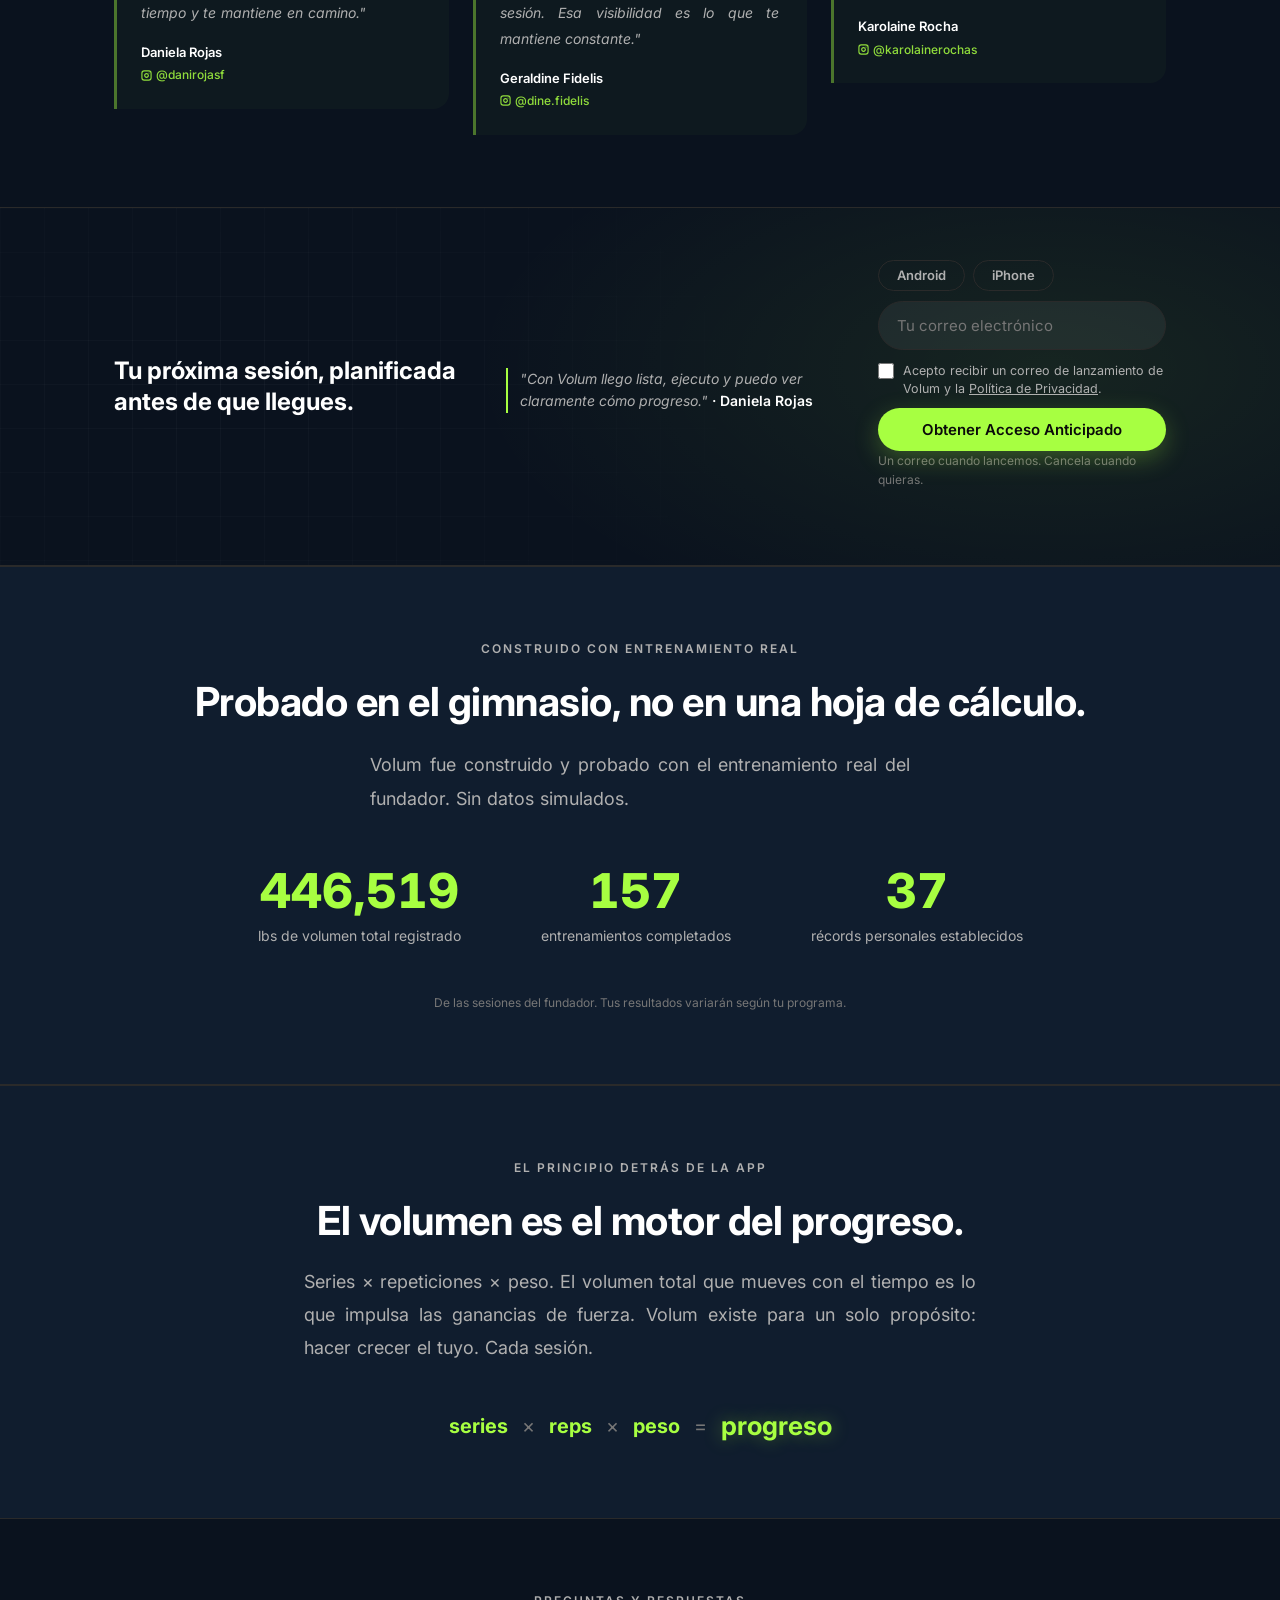
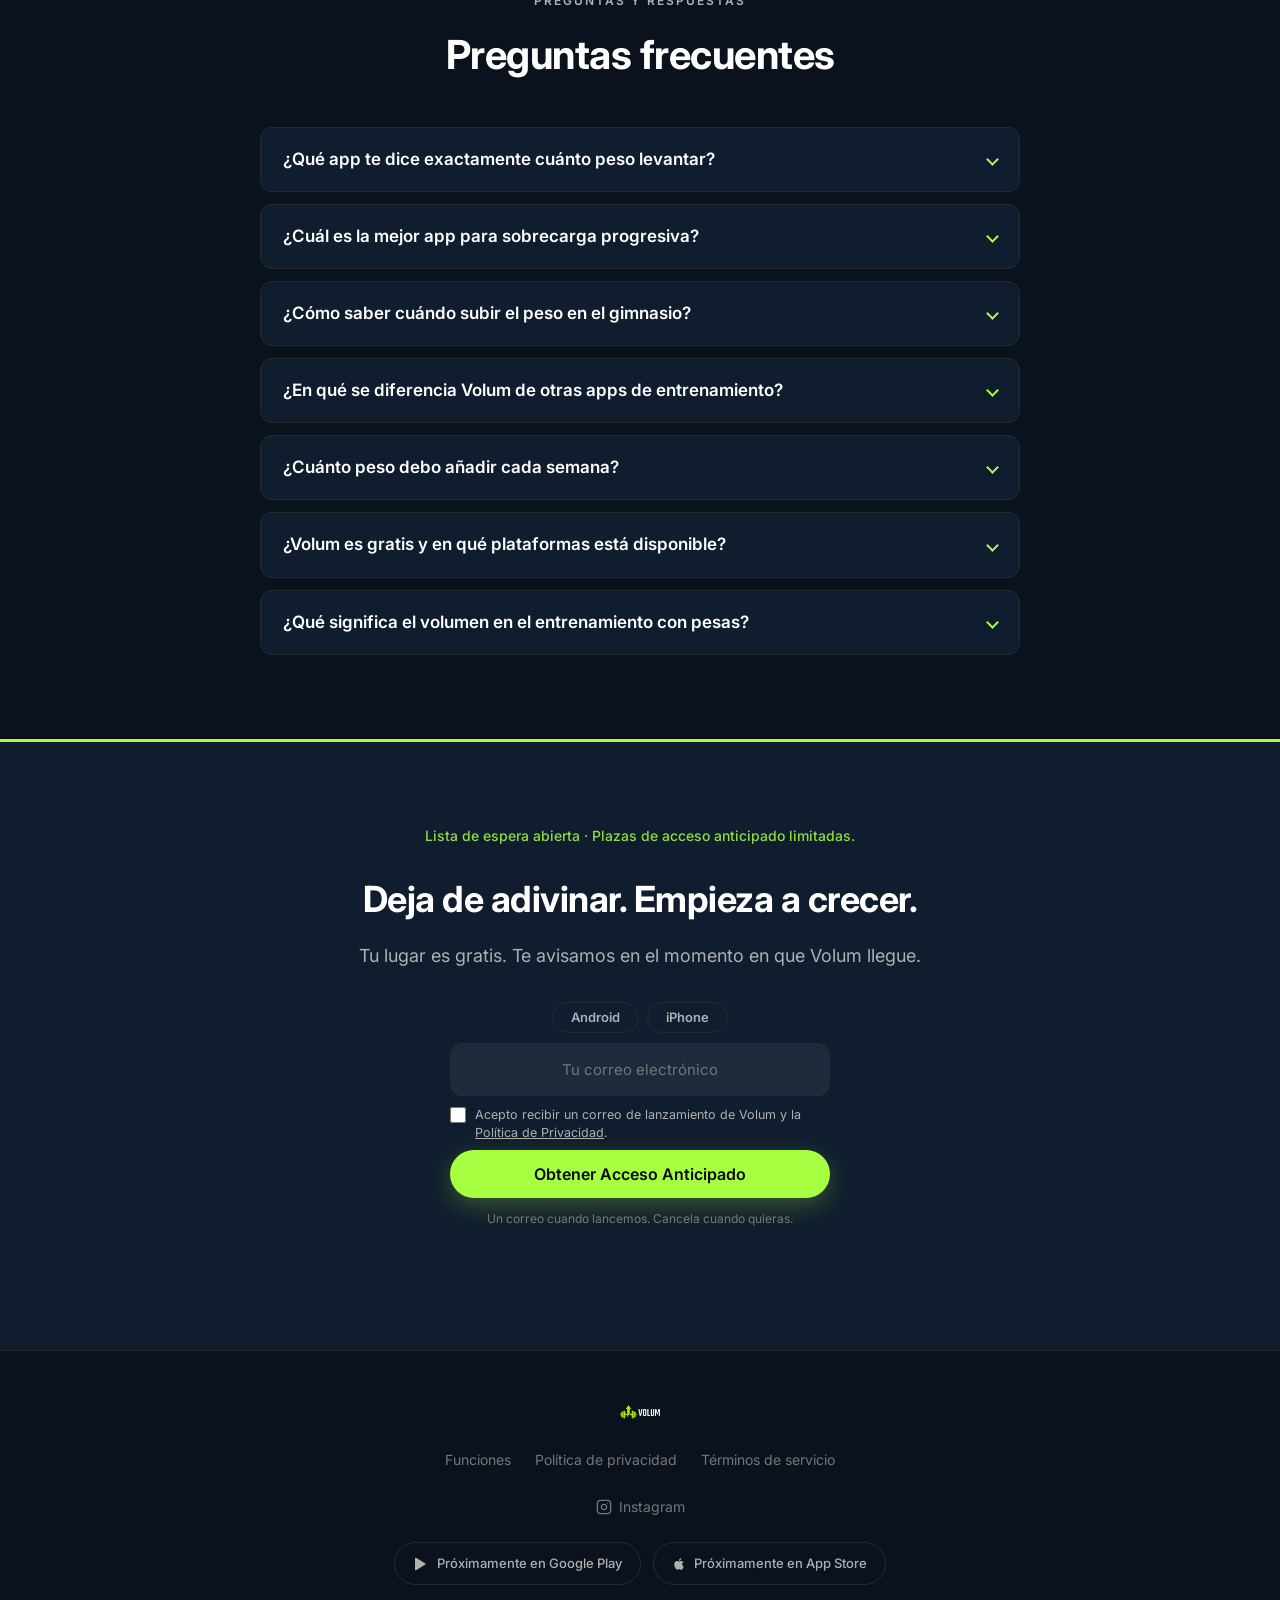
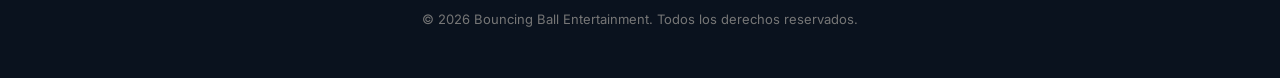
==== commit e3123b81: "feat(tracking): add Meta Pixel + engagement events, fix consent UX - Move consent checkbox above sub" ====
--- a/es/index.html
+++ b/es/index.html
@@ -160,12 +160,12 @@
                  placeholder="Your email address"
                  data-i18n-placeholder="hero_input"
                  required autocomplete="email">
-          <button class="btn btn-accent" type="submit" id="hero-submit-btn"
-                  data-i18n="hero_btn">Get Early Access</button>
           <label class="form-consent-check">
             <input type="checkbox" name="consent" value="I agree to receive launch emails and accept the Privacy Policy" required>
             <span data-i18n-html="form_consent">I agree to receive a launch-day email from Volum and accept the <a href="https://bouncingballentertainment.github.io/volum-legal/privacy-policy.html" target="_blank" rel="noopener">Privacy Policy</a>.</span>
           </label>
+          <button class="btn btn-accent" type="submit" id="hero-submit-btn"
+                  data-i18n="hero_btn">Get Early Access</button>
         </form>
         <p class="form-privacy" data-i18n="form_privacy">No credit card. No spam. One email on launch day.</p>
         <!-- consent moved into form as required opt-in checkbox -->
@@ -394,12 +394,12 @@
                    placeholder="Your email address"
                    data-i18n-placeholder="hero_input"
                    required autocomplete="email">
-            <button class="btn btn-accent" type="submit" id="mid-submit-btn"
-                    data-i18n="hero_btn">Get Early Access</button>
             <label class="form-consent-check">
               <input type="checkbox" name="consent" value="I agree to receive launch emails and accept the Privacy Policy" required>
               <span data-i18n-html="form_consent">I agree to receive a launch-day email from Volum and accept the <a href="https://bouncingballentertainment.github.io/volum-legal/privacy-policy.html" target="_blank" rel="noopener">Privacy Policy</a>.</span>
             </label>
+            <button class="btn btn-accent" type="submit" id="mid-submit-btn"
+                    data-i18n="hero_btn">Get Early Access</button>
           </form>
           <p class="form-privacy" data-i18n="form_privacy">No credit card. No spam. One email on launch day.</p>
           <!-- consent moved into form as required opt-in checkbox -->
@@ -512,12 +512,12 @@
                placeholder="Your email address"
                data-i18n-placeholder="hero_input"
                required autocomplete="email">
-        <button class="btn btn-accent" type="submit" id="bottom-submit-btn"
-                data-i18n="cta_btn">Notify Me on Launch Day</button>
         <label class="form-consent-check">
           <input type="checkbox" name="consent" value="I agree to receive launch emails and accept the Privacy Policy" required>
           <span data-i18n-html="form_consent">I agree to receive a launch-day email from Volum and accept the <a href="https://bouncingballentertainment.github.io/volum-legal/privacy-policy.html" target="_blank" rel="noopener">Privacy Policy</a>.</span>
         </label>
+        <button class="btn btn-accent" type="submit" id="bottom-submit-btn"
+                data-i18n="cta_btn">Notify Me on Launch Day</button>
       </form>
       <p class="form-privacy" data-i18n="form_privacy">No credit card. No spam. One email on launch day.</p>
       <!-- consent moved into form as required opt-in checkbox -->
@@ -568,6 +568,6 @@
   </footer>
 
   <script>try{localStorage.setItem('volum_lang','es');}catch(e){}</script>
-  <script src="/script.js?v=2.0"></script>
+  <script src="/script.js?v=2.1"></script>
 </body>
 </html>
--- a/style.css
+++ b/style.css
@@ -1530,3 +1530,233 @@
   }
 }
 
+
+
+/* ═══════════════════════════════════════════════════
+   REFRESH v4 — data-driven hero, wordmark, volume chart
+═══════════════════════════════════════════════════ */
+
+/* ── Wordmark (nav + footer) ── */
+.nav-logo { display:flex; align-items:center; gap:9px; }
+.nav-logo-mark { height:30px; width:30px; border-radius:7px; display:block; }
+.nav-logo-text { font-size:20px; font-weight:800; letter-spacing:-0.5px; color:#fff; line-height:1; }
+.footer-logo .nav-logo-mark { height:26px; width:26px; }
+.footer-logo .nav-logo-text { font-size:18px; }
+
+/* ── Headline highlight ── */
+.hero-headline .hl { color: var(--accent); }
+
+/* ── Hero background (layered, no image dependency) ── */
+.hero-bg {
+  position:absolute; inset:0; z-index:0; overflow:hidden;
+  background: radial-gradient(120% 90% at 50% -10%, #0e1a2b 0%, var(--bg-primary) 58%);
+}
+.hero-bg::after { content:none; }
+.hero-grid {
+  position:absolute; inset:-1px;
+  background-image:
+    linear-gradient(rgba(255,255,255,0.045) 1px, transparent 1px),
+    linear-gradient(90deg, rgba(255,255,255,0.045) 1px, transparent 1px);
+  background-size: 48px 48px;
+  -webkit-mask-image: radial-gradient(ellipse 78% 75% at 50% 32%, #000 0%, transparent 80%);
+          mask-image: radial-gradient(ellipse 78% 75% at 50% 32%, #000 0%, transparent 80%);
+}
+.hero-glow { position:absolute; border-radius:50%; filter: blur(72px); pointer-events:none; }
+.hero-glow-lime { width:520px; height:420px; right:-80px; top:110px;
+  background: radial-gradient(circle, rgba(167,255,65,0.17), transparent 70%); }
+.hero-glow-blue { width:560px; height:460px; left:-130px; bottom:-90px;
+  background: radial-gradient(circle, rgba(53,158,255,0.16), transparent 70%); }
+
+/* ── Hero visual: two phones + floating data ── */
+.hero-visual { position:relative; z-index:1; flex:0 0 auto; }
+.hero-stage  { position:relative; width:500px; height:586px; }
+
+.hero-screen { position:absolute; border-radius:30px; overflow:hidden;
+  border:1px solid rgba(255,255,255,0.08); background:var(--bg-card); }
+.hero-screen img { width:100%; height:100%; object-fit:cover; object-position:top; display:block; }
+
+.hero-screen-front {
+  width:270px; aspect-ratio:980/2048; left:22px; bottom:0; z-index:3;
+  border-color: rgba(167,255,65,0.35);
+  box-shadow: 0 34px 80px rgba(0,0,0,0.62), 0 0 0 1px rgba(167,255,65,0.30), 0 0 64px rgba(167,255,65,0.16);
+  animation: hero-icon-enter 700ms ease both, phone-float-neutral 6s ease-in-out 800ms infinite;
+}
+.hero-screen-back {
+  width:228px; aspect-ratio:980/2048; right:0; top:0; z-index:1;
+  transform: rotate(5deg);
+  filter: brightness(0.58) saturate(0.9);
+  box-shadow: 0 24px 56px rgba(0,0,0,0.55);
+  animation: soft-in 700ms ease 140ms both;
+}
+@keyframes soft-in { from { opacity:0; } to { opacity:1; } }
+
+/* Floating volume card */
+.hero-datacard {
+  position:absolute; left:-30px; bottom:90px; z-index:5; width:216px;
+  padding:16px 18px; border-radius:16px;
+  background: rgba(13,24,38,0.74);
+  -webkit-backdrop-filter: blur(14px); backdrop-filter: blur(14px);
+  border:1px solid rgba(167,255,65,0.24);
+  box-shadow: 0 22px 54px rgba(0,0,0,0.5);
+  animation: card-rise 700ms ease 250ms both;
+}
+.hero-datacard-label { display:block; font-size:11px; font-weight:600; letter-spacing:1px;
+  text-transform:uppercase; color:var(--text-secondary); }
+.hero-datacard-value { display:block; font-size:30px; font-weight:800; color:#fff;
+  line-height:1.1; margin-top:5px; font-variant-numeric:tabular-nums; }
+.hero-datacard-num  { color:var(--accent); }
+.hero-datacard-unit { font-size:15px; font-weight:600; color:var(--text-secondary); }
+.hero-datacard-trend { display:block; font-size:12px; font-weight:600; color:var(--accent); margin-top:3px; }
+@keyframes card-rise { from { opacity:0; transform:translateY(16px); } to { opacity:1; transform:translateY(0); } }
+
+.hero-spark { width:100%; height:36px; margin:9px 0 5px; display:block; overflow:visible; }
+.hero-spark-area { fill: rgba(167,255,65,0.16); opacity:1; animation: vc-fade 800ms ease 600ms both; }
+.hero-spark-line { fill:none; stroke:var(--accent); stroke-width:2.5; stroke-linecap:round; stroke-linejoin:round;
+  stroke-dasharray:1; stroke-dashoffset:0; filter: drop-shadow(0 0 4px rgba(167,255,65,0.5));
+  animation: vc-draw 1300ms cubic-bezier(.4,0,.2,1) 300ms both; }
+
+/* Floating progressive-overload chip */
+.hero-chip {
+  position:absolute; top:16px; right:-12px; z-index:5;
+  display:inline-flex; align-items:center; gap:6px;
+  padding:9px 15px; border-radius:999px;
+  background:var(--accent); color:var(--accent-text);
+  font-size:13px; font-weight:800;
+  box-shadow:0 12px 28px rgba(167,255,65,0.32);
+  animation: card-rise 700ms ease 450ms both;
+}
+.hero-chip em { font-style:normal; font-weight:600; opacity:0.78; }
+.hero-chip .hero-chip-up { font-size:9px; }
+
+/* ── Volume chart (real-numbers section) ── */
+.volume-chart { position:relative; max-width:900px; margin:46px auto 10px; }
+.vc-svg  { width:100%; height:300px; display:block; overflow:visible; }
+.vc-grid { opacity:0.6; }
+.vc-line { stroke-dasharray:1; stroke-dashoffset:0; filter: drop-shadow(0 0 6px rgba(167,255,65,0.45)); }
+.vc-area { opacity:1; }
+.vc-dot  { opacity:1; transform-box: fill-box; transform-origin:center; filter: drop-shadow(0 0 8px rgba(167,255,65,0.85)); }
+.volume-chart.drawn .vc-line { animation: vc-draw 1700ms cubic-bezier(.4,0,.2,1) forwards; }
+.volume-chart.drawn .vc-area { animation: vc-fade 900ms ease 800ms forwards; }
+.volume-chart.drawn .vc-dot  { animation: vc-pop 400ms ease 1500ms forwards; }
+@keyframes vc-draw { from { stroke-dashoffset:1; } to { stroke-dashoffset:0; } }
+@keyframes vc-fade { from { opacity:0; } to { opacity:1; } }
+@keyframes vc-pop  { from { opacity:0; transform:scale(0); } to { opacity:1; transform:scale(1); } }
+.vc-caption { position:absolute; bottom:-6px; font-size:12px; font-weight:600; color:var(--text-muted); }
+.vc-cap-start { left:0; }
+.vc-cap-end   { right:0; color:var(--accent); }
+
+/* ── Responsive ── */
+@media (min-width:769px) and (max-width:1024px) {
+  .hero-content { max-width:460px; }
+  .hero-stage { width:440px; height:516px; }
+  .hero-screen-front { width:236px; left:20px; }
+  .hero-screen-back  { width:198px; }
+  .hero-datacard { width:196px; left:-24px; bottom:70px; }
+}
+@media (max-width:768px) {
+  .hero-visual { width:100%; display:flex; justify-content:center; margin-top:18px; }
+  .hero-stage  { width:320px; height:476px; }
+  .hero-screen-front { width:226px; left:47px; }
+  .hero-screen-back  { display:none; }
+  .hero-chip { top:2px; right:0; }
+  .hero-datacard { left:-6px; bottom:34px; width:188px; padding:14px 16px; }
+  .hero-datacard-value { font-size:26px; }
+  .vc-svg { height:220px; }
+}
+@media (max-width:480px) {
+  .hero-stage { width:294px; height:444px; }
+  .hero-screen-front { width:212px; left:41px; }
+  .hero-datacard { width:176px; left:-4px; bottom:30px; }
+  .hero-chip { top:-2px; }
+}
+@media (max-width:360px) {
+  .hero-stage { width:280px; height:424px; }
+  .hero-screen-front { width:202px; left:39px; }
+  .hero-datacard { width:166px; }
+}
+
+/* ── Reduced motion: show final states ── */
+@media (prefers-reduced-motion: reduce) {
+  .vc-line, .hero-spark-line { stroke-dashoffset:0 !important; }
+  .vc-area, .vc-dot, .hero-spark-area { opacity:1 !important; }
+}
+
+
+/* ── Mid-CTA data motif ── */
+.mid-cta { position:relative; overflow:hidden;
+  background: radial-gradient(78% 135% at 82% 45%, rgba(167,255,65,0.08), transparent 58%); }
+.mid-cta::before {
+  content:''; position:absolute; inset:0; z-index:0; pointer-events:none;
+  background-image:
+    linear-gradient(rgba(255,255,255,0.032) 1px, transparent 1px),
+    linear-gradient(90deg, rgba(255,255,255,0.032) 1px, transparent 1px);
+  background-size:44px 44px;
+  -webkit-mask-image: radial-gradient(ellipse 62% 130% at 18% 50%, #000, transparent 76%);
+          mask-image: radial-gradient(ellipse 62% 130% at 18% 50%, #000, transparent 76%);
+}
+.mid-cta .container { position:relative; z-index:1; }
+.mid-cta-left { flex:1 1 360px; min-width:300px; max-width:440px; }
+.mid-cta-data { margin:18px 0 16px; }
+.mcd-bars { display:flex; align-items:flex-end; gap:6px; height:66px; }
+.mcd-bars span {
+  flex:1; min-width:6px; border-radius:4px 4px 0 0; transform-origin:bottom;
+  background: linear-gradient(to top, rgba(167,255,65,0.55), var(--accent));
+  box-shadow: 0 0 11px rgba(167,255,65,0.28);
+}
+.mcd-bars .mcd-peak {
+  background: linear-gradient(to top, var(--accent), #c8ff80);
+  box-shadow: 0 0 22px rgba(167,255,65,0.65);
+}
+.mcd-caption { font-size:13px; font-weight:600; color:var(--text-secondary); margin-top:11px; }
+.mcd-arrow { color:var(--accent); font-size:10px; }
+.mid-cta.charged .mcd-bars span { animation: bar-grow 700ms cubic-bezier(.2,.7,.3,1) both; }
+.mid-cta.charged .mcd-bars span:nth-child(1) { animation-delay: 0ms; }
+.mid-cta.charged .mcd-bars span:nth-child(2) { animation-delay: 65ms; }
+.mid-cta.charged .mcd-bars span:nth-child(3) { animation-delay: 130ms; }
+.mid-cta.charged .mcd-bars span:nth-child(4) { animation-delay: 195ms; }
+.mid-cta.charged .mcd-bars span:nth-child(5) { animation-delay: 260ms; }
+.mid-cta.charged .mcd-bars span:nth-child(6) { animation-delay: 325ms; }
+.mid-cta.charged .mcd-bars span:nth-child(7) { animation-delay: 390ms; }
+.mid-cta.charged .mcd-bars span:nth-child(8) { animation-delay: 455ms; }
+.mid-cta.charged .mcd-bars span:nth-child(9) { animation-delay: 520ms; }
+.mid-cta.charged .mcd-bars span:nth-child(10) { animation-delay: 585ms; }
+@keyframes bar-grow { from { transform: scaleY(0); } to { transform: scaleY(1); } }
+@media (max-width:768px) {
+  .mid-cta-left { max-width:100%; flex:none; }
+  .mid-cta-data { display:flex; flex-direction:column; align-items:center; }
+  .mcd-bars { width:100%; max-width:300px; }
+  .mcd-caption { text-align:center; }
+}
+@media (prefers-reduced-motion: reduce) {
+  .mcd-bars span { transform: scaleY(1) !important; }
+}
+
+
+/* ── Mobile readability & layout polish (v5) ── */
+@media (max-width:768px) {
+  .hero-sub,
+  .hero-differentiator,
+  .feature-card p,
+  .testimonial-quote,
+  .volume-body,
+  .step p,
+  .section-sub,
+  .features-tagline,
+  .faq-answer,
+  .features-ai-callout p { text-align:left; word-spacing:normal; line-height:1.7; }
+
+  .hero-headline { font-size:38px; letter-spacing:-1px; }
+  .hero { padding-bottom:48px; }
+  .mid-cta-heading { font-size:21px; }
+}
+@media (max-width:560px) {
+  .stats-grid { grid-template-columns:1fr; gap:26px; }
+  .stat-number { font-size:42px; }
+}
+@media (max-width:480px) {
+  .hero-headline { font-size:32px; }
+  .vc-svg { height:190px; }
+}
+@media (max-width:360px) {
+  .hero-headline { font-size:28px; }
+}
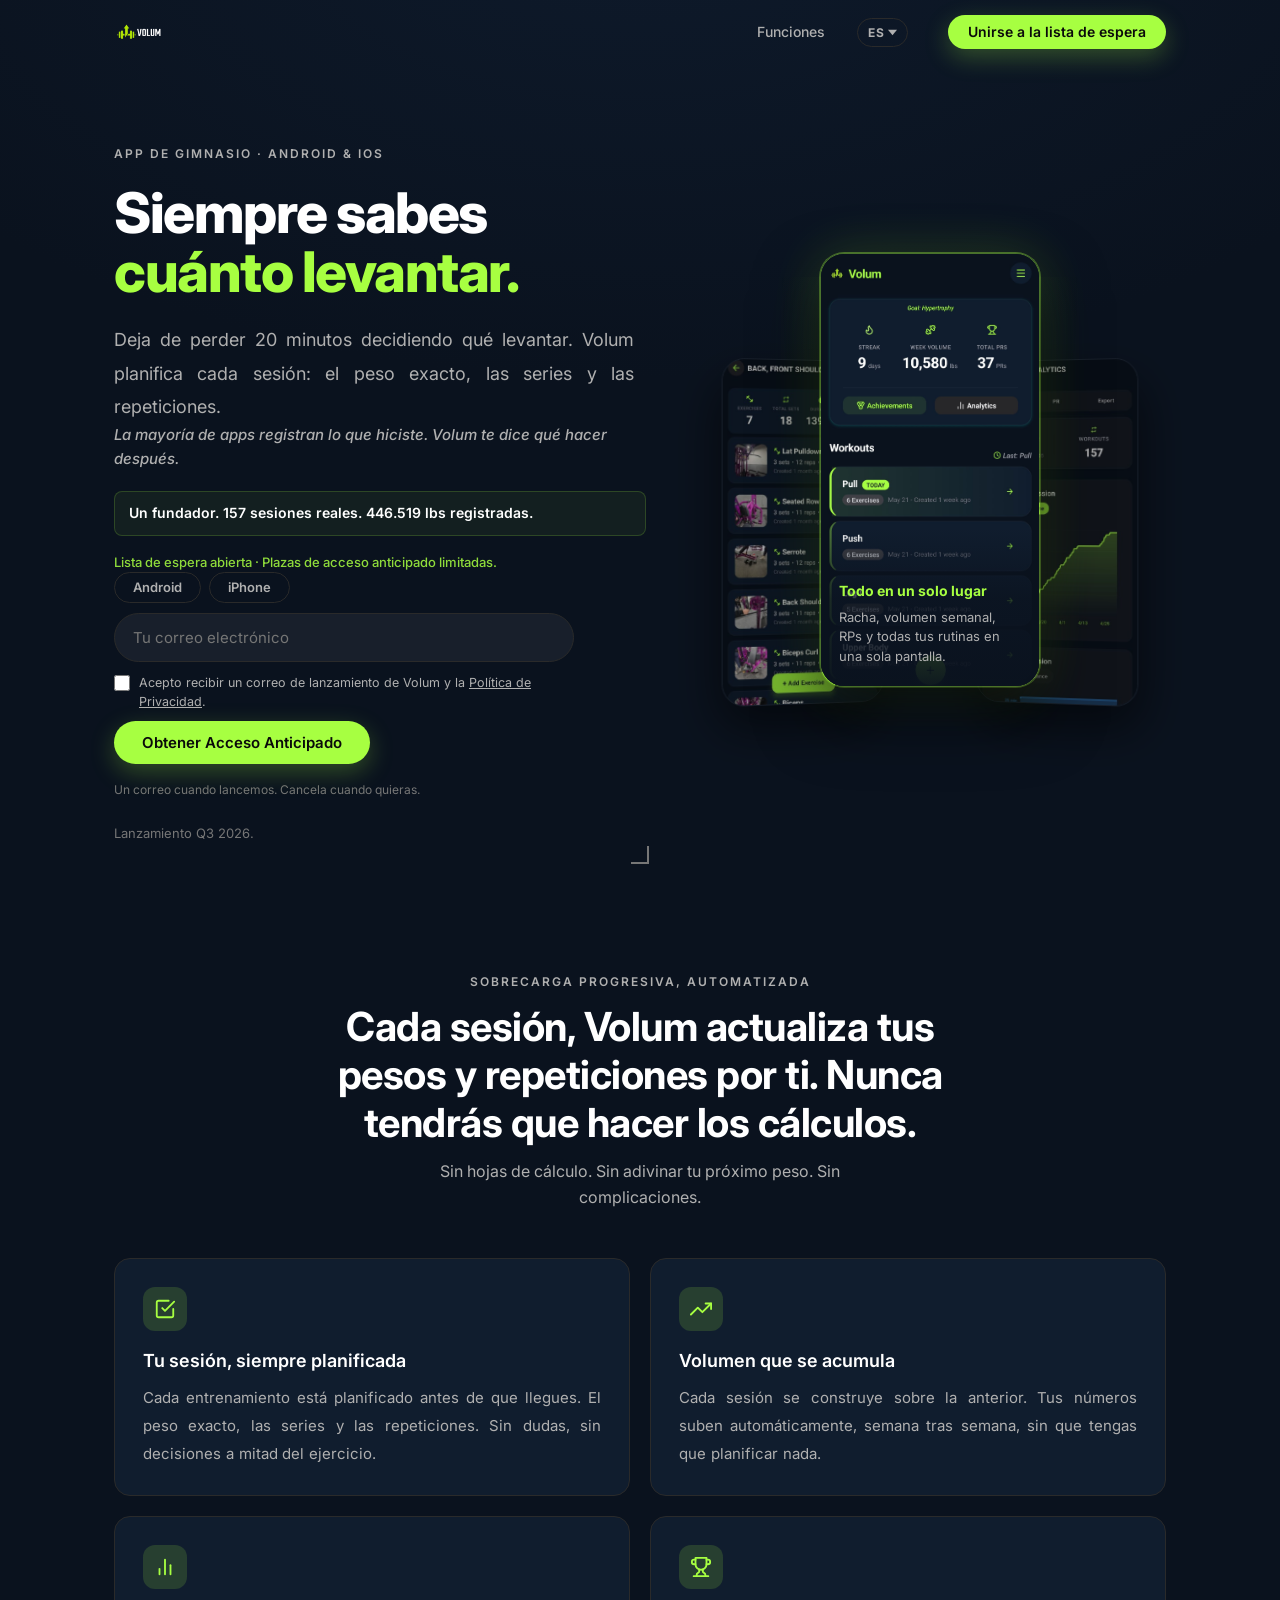
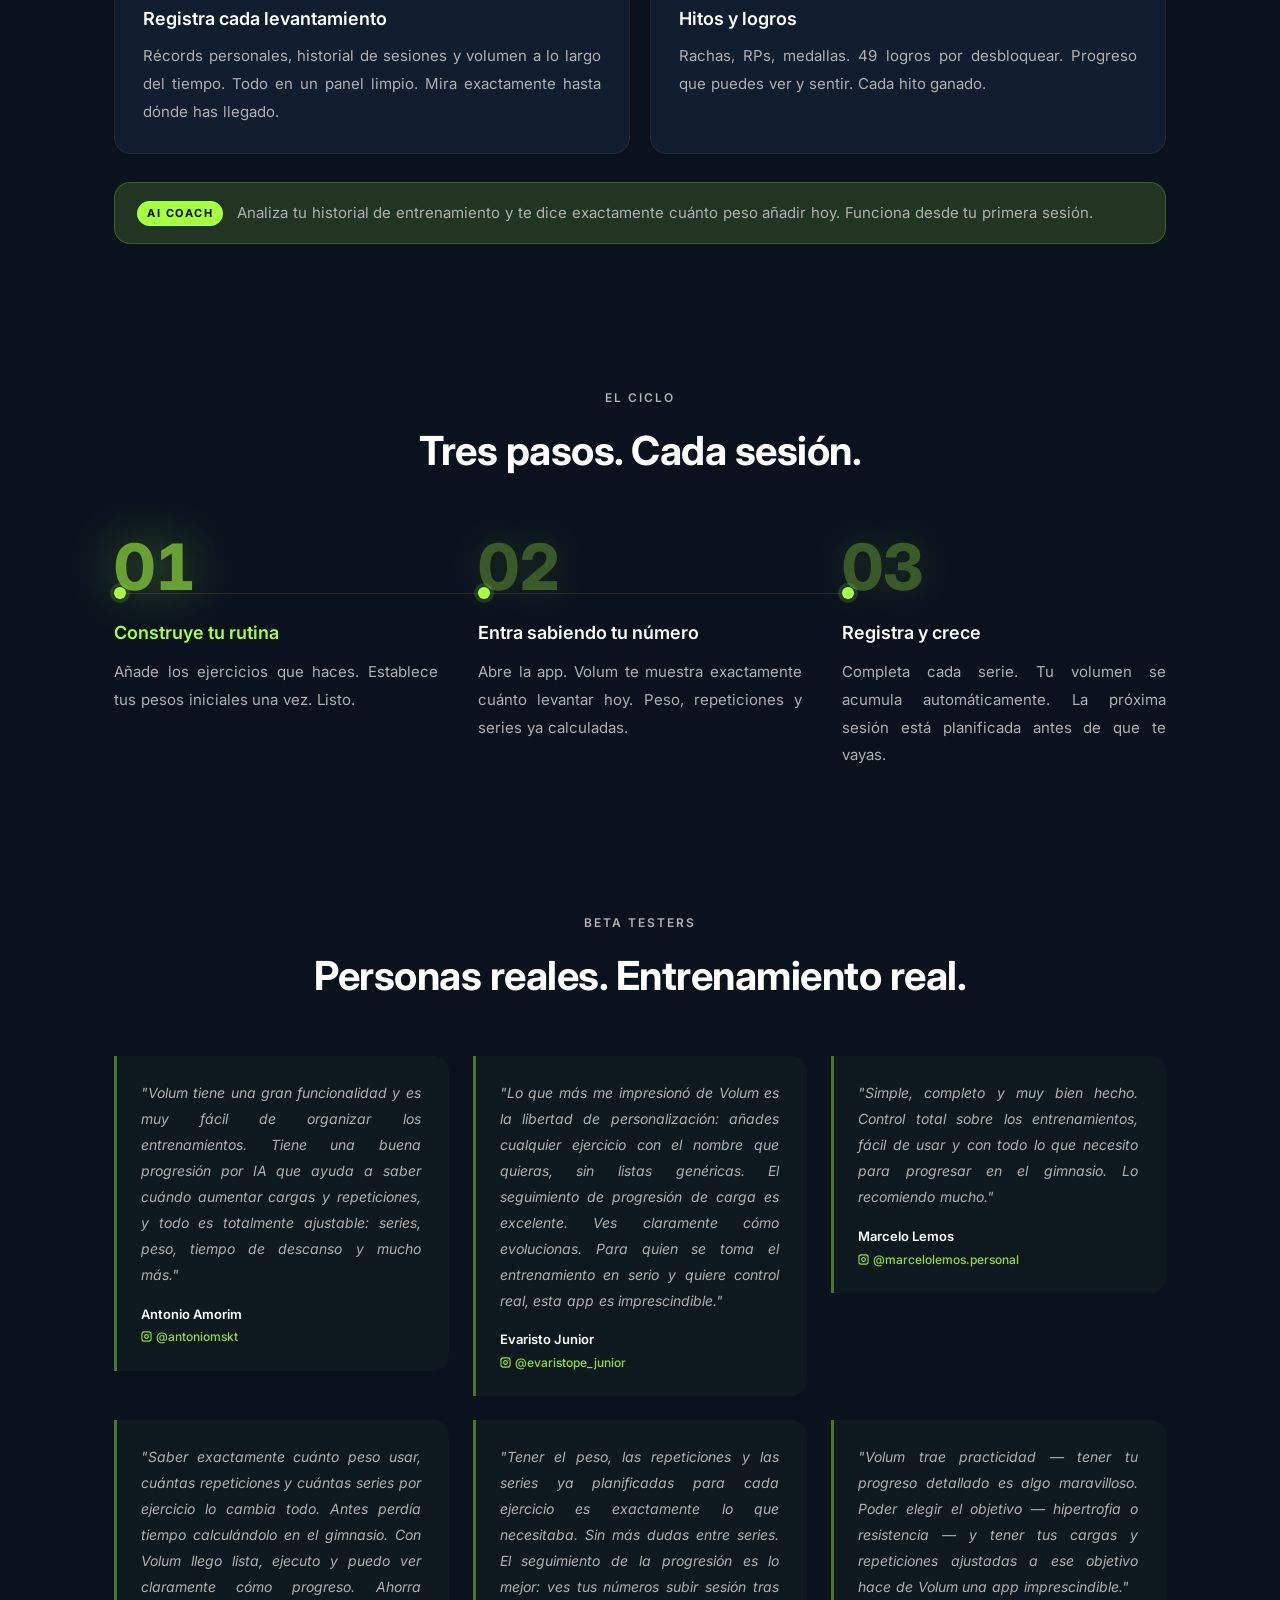
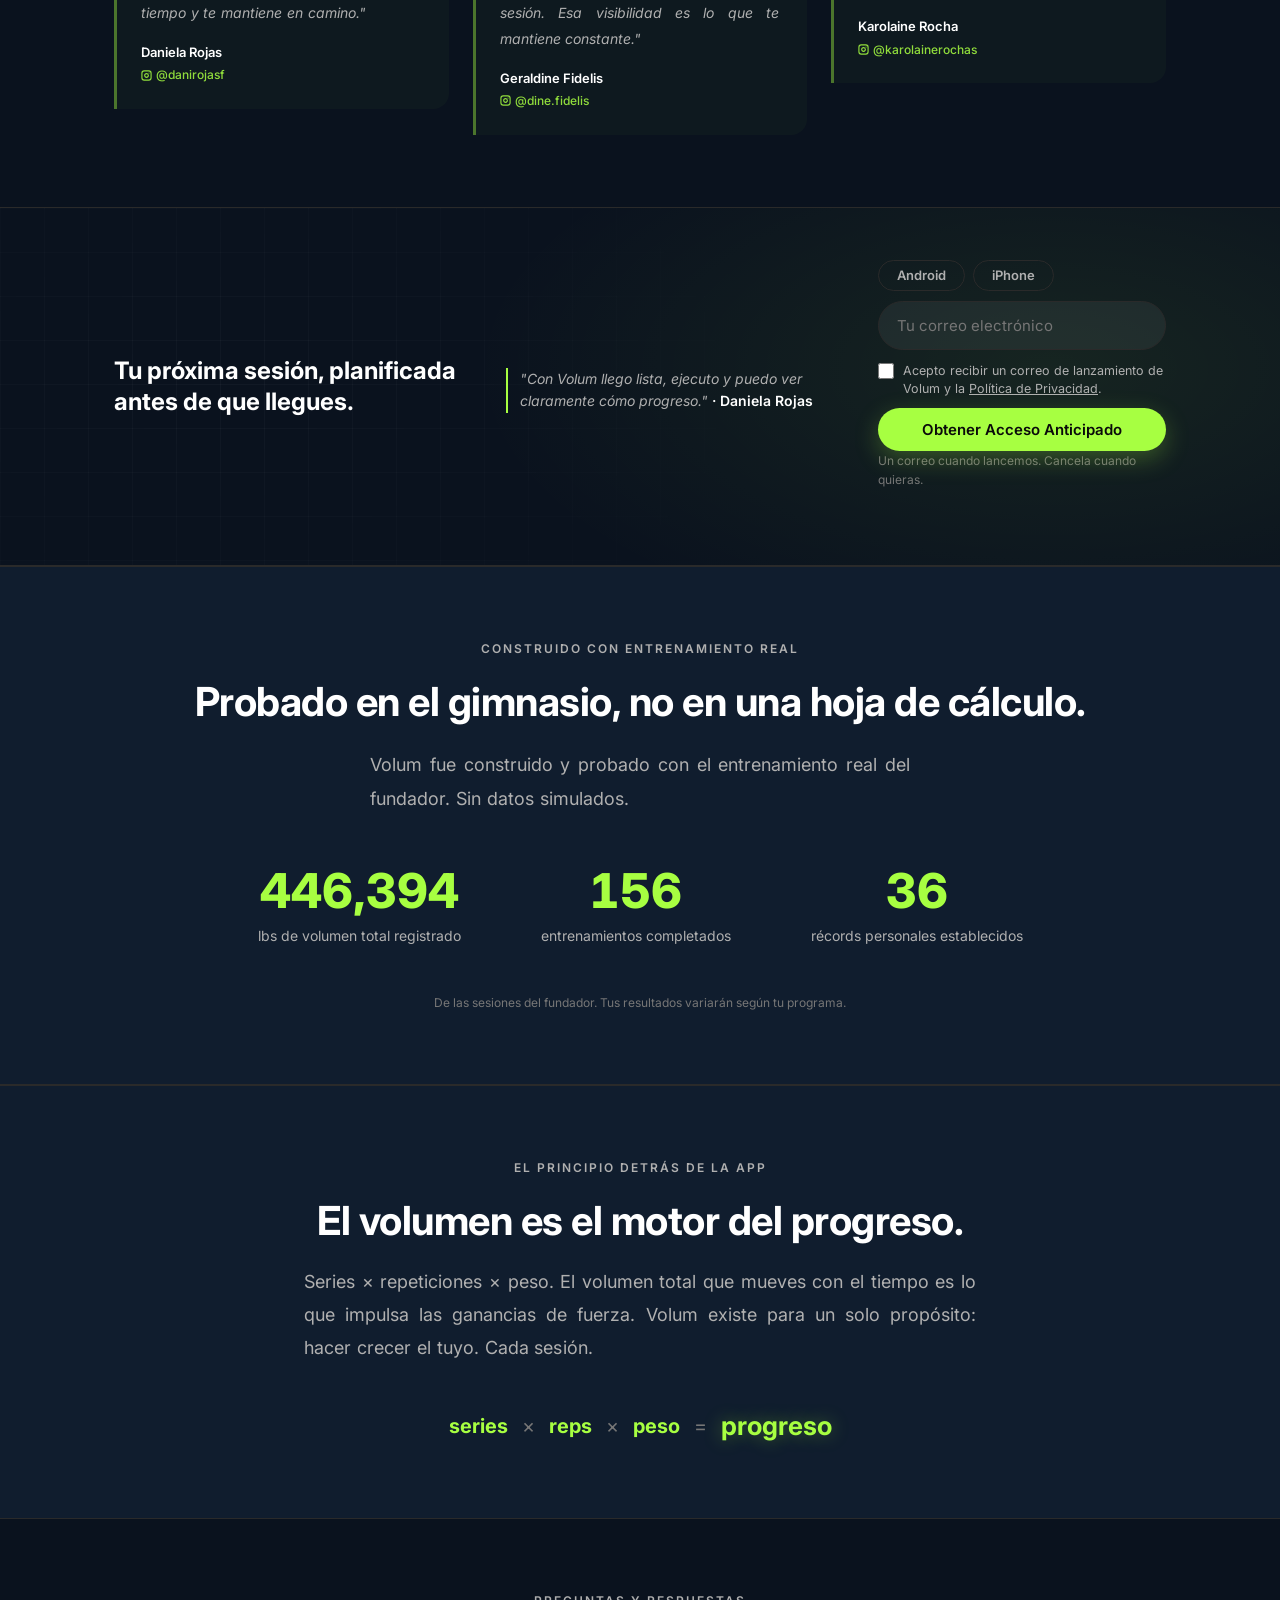
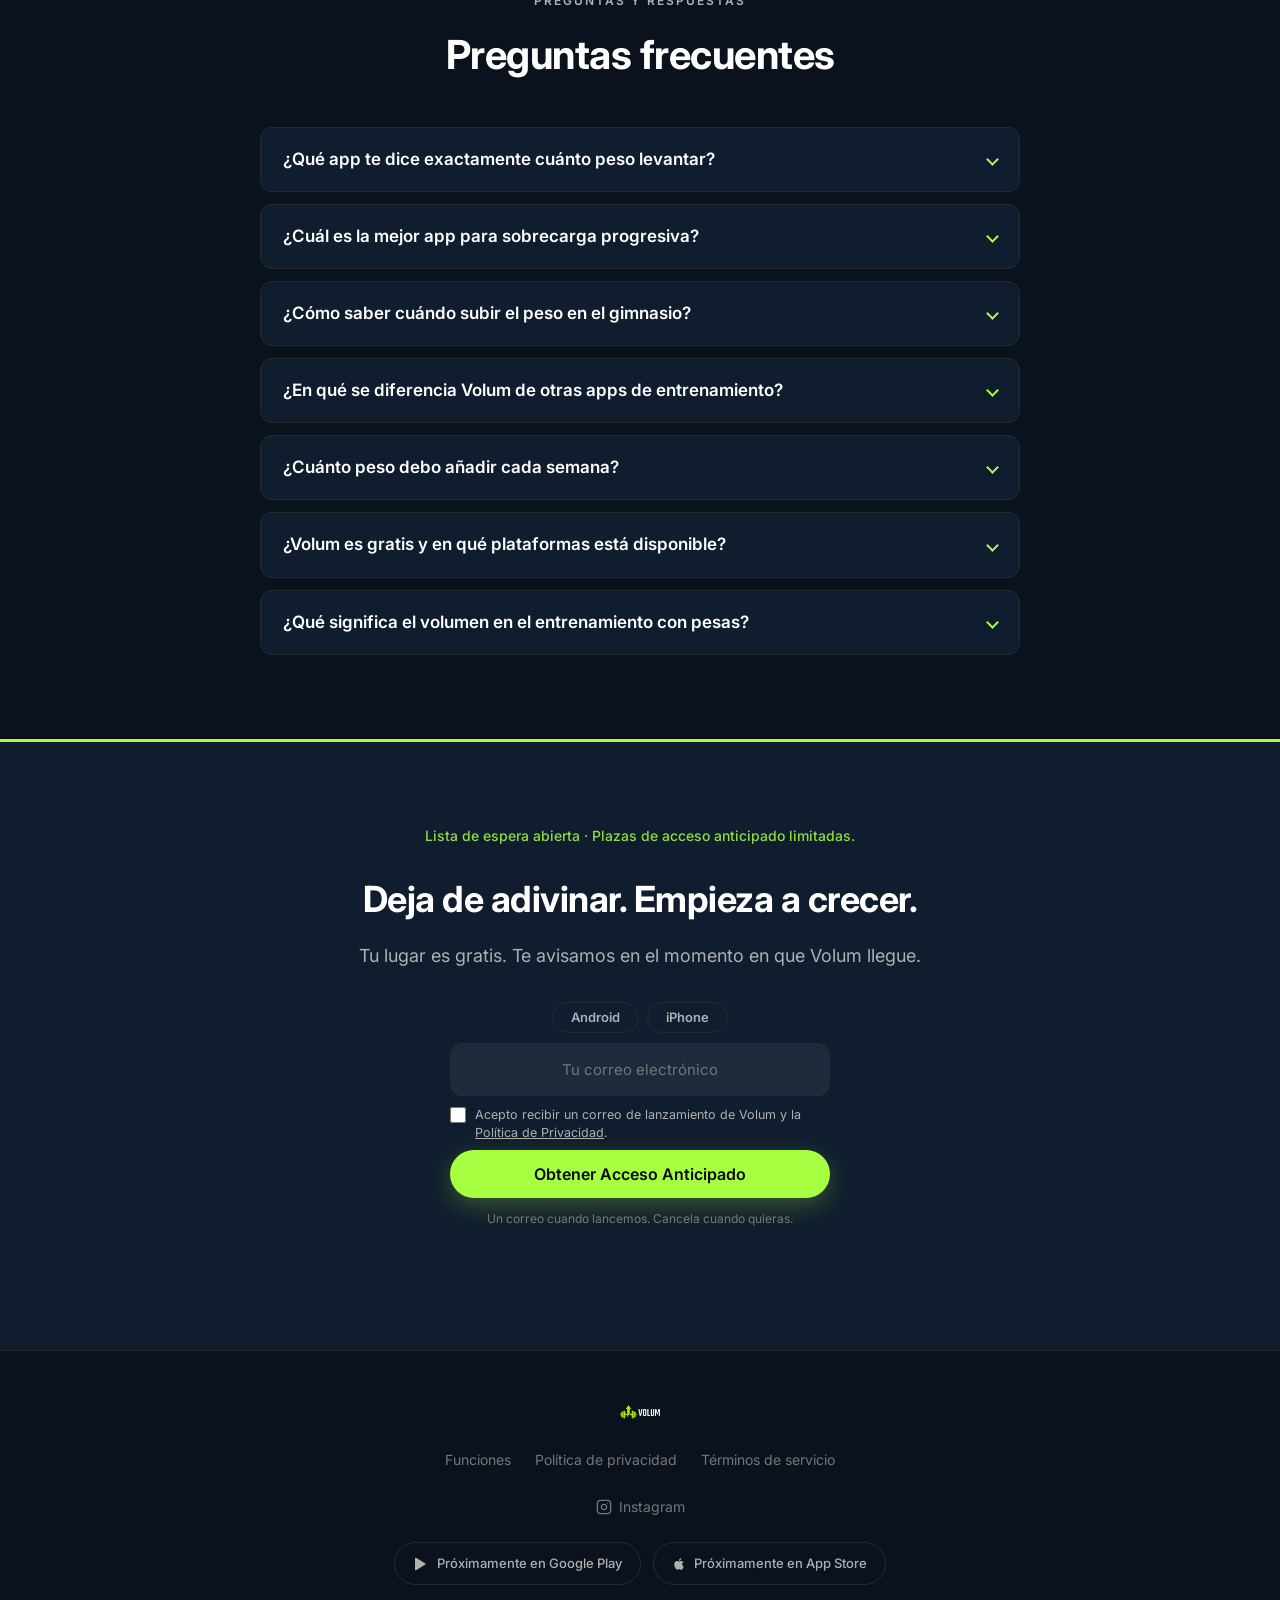
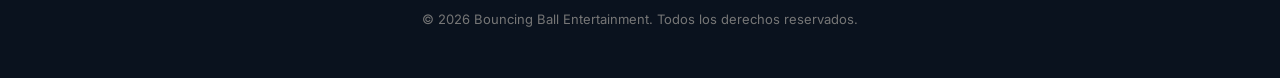
==== commit c408c3c2: "refactor(tracking): move Meta Pixel base code inline into <head> - Paste standard Meta Pixel snippet" ====
--- a/es/index.html
+++ b/es/index.html
@@ -26,6 +26,24 @@
   <script defer data-domain="app-volum.com"
           src="https://plausible.io/js/script.js"></script>
   <script>window.plausible=window.plausible||function(){(window.plausible.q=window.plausible.q||[]).push(arguments)}</script>
+
+  <!-- Meta Pixel Code -->
+  <script>
+  !function(f,b,e,v,n,t,s)
+  {if(f.fbq)return;n=f.fbq=function(){n.callMethod?
+  n.callMethod.apply(n,arguments):n.queue.push(arguments)};
+  if(!f._fbq)f._fbq=n;n.push=n;n.loaded=!0;n.version='2.0';
+  n.queue=[];t=b.createElement(e);t.async=!0;
+  t.src=v;s=b.getElementsByTagName(e)[0];
+  s.parentNode.insertBefore(t,s)}(window, document,'script',
+  'https://connect.facebook.net/en_US/fbevents.js');
+  fbq('init', '26976497048719014');
+  fbq('track', 'PageView');
+  </script>
+  <noscript><img height="1" width="1" style="display:none"
+  src="https://www.facebook.com/tr?id=26976497048719014&ev=PageView&noscript=1"
+  /></noscript>
+  <!-- End Meta Pixel Code -->
 
   <script type="application/ld+json">
   {
@@ -568,6 +586,6 @@
   </footer>
 
   <script>try{localStorage.setItem('volum_lang','es');}catch(e){}</script>
-  <script src="/script.js?v=2.1"></script>
+  <script src="/script.js?v=2.2"></script>
 </body>
 </html>
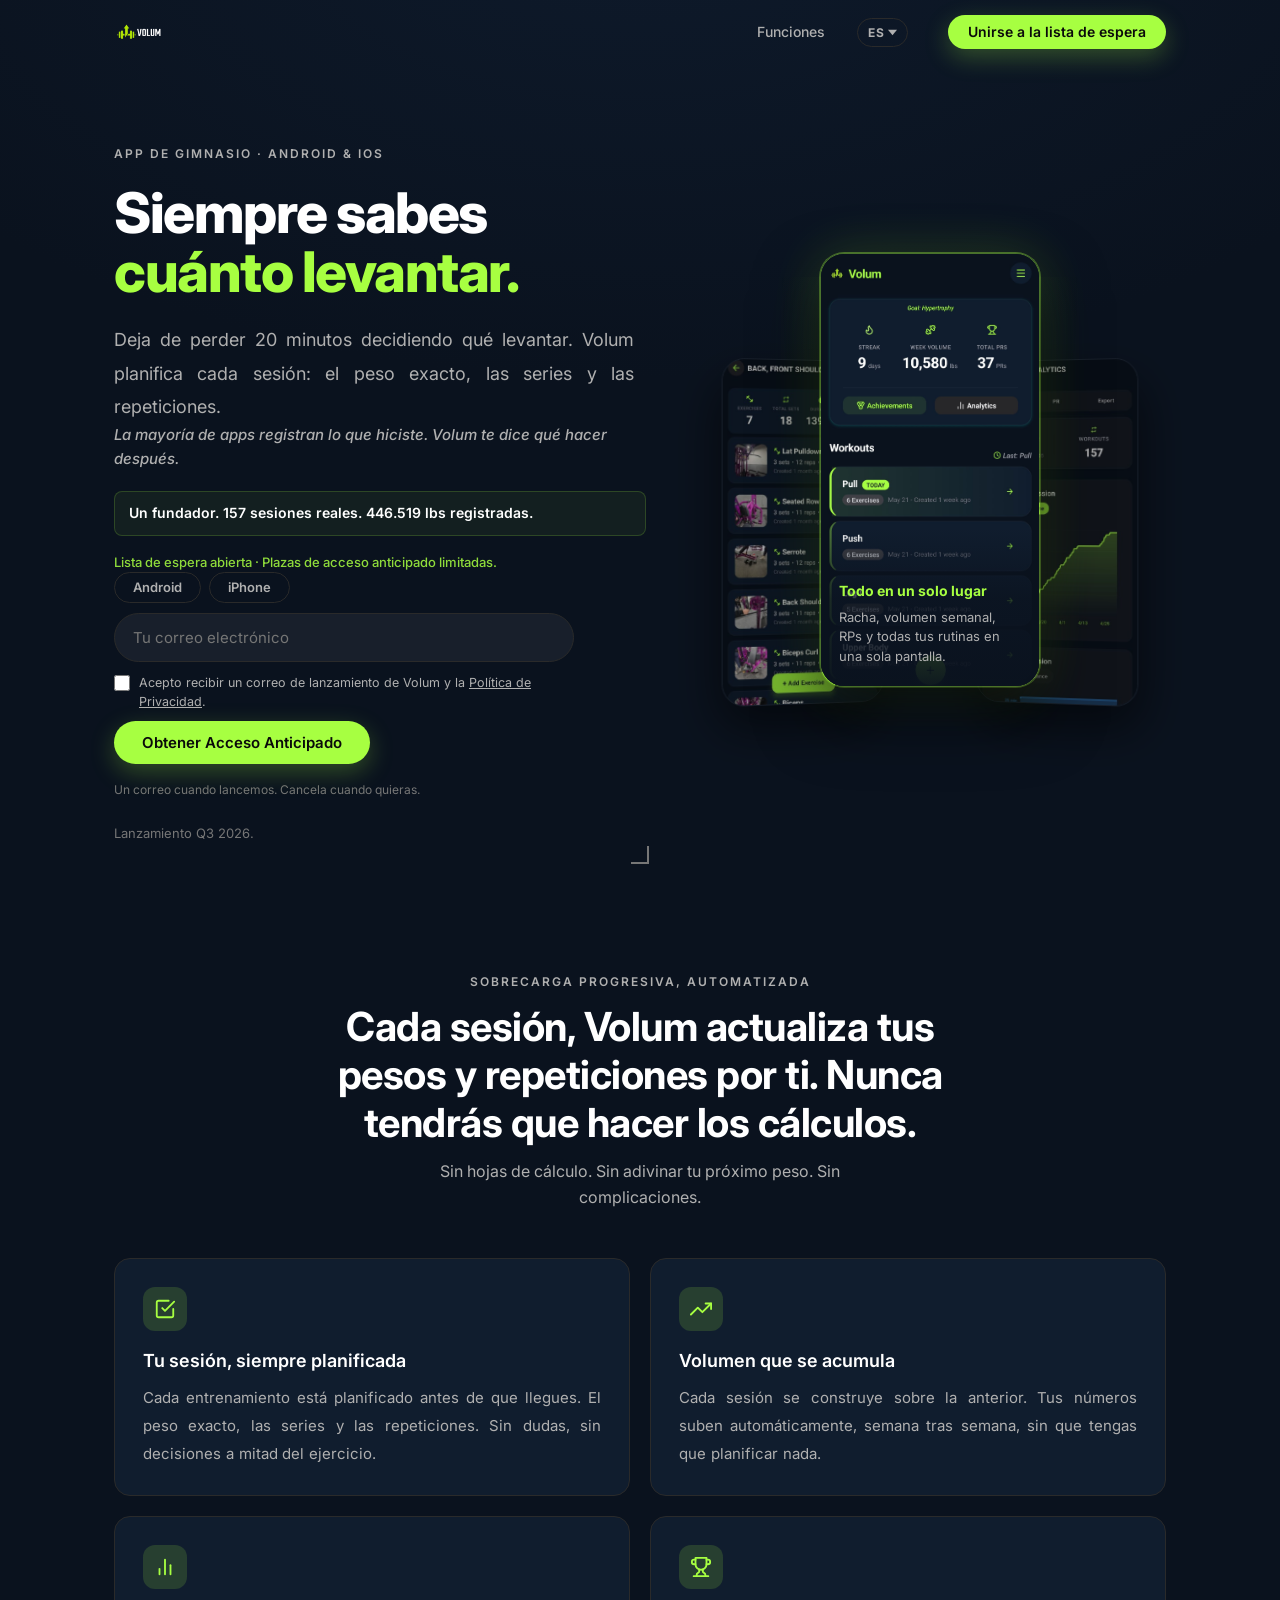
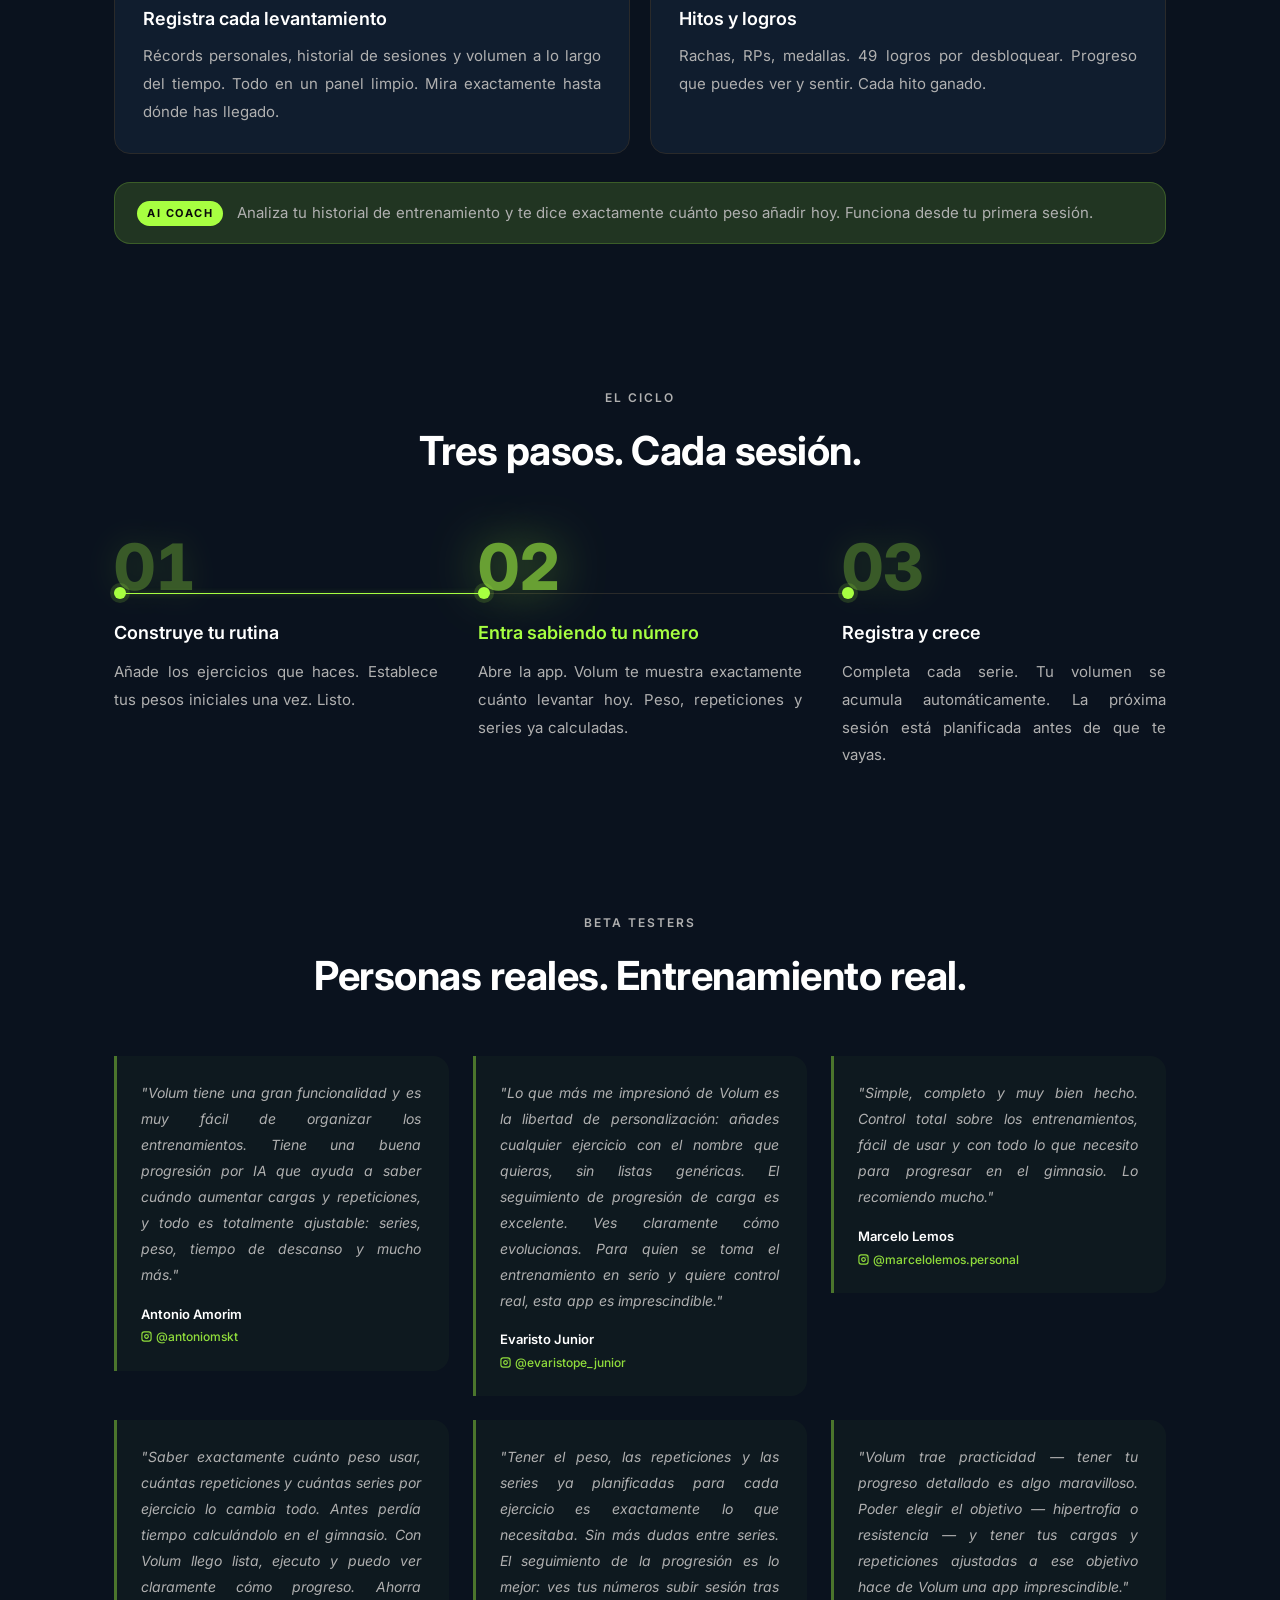
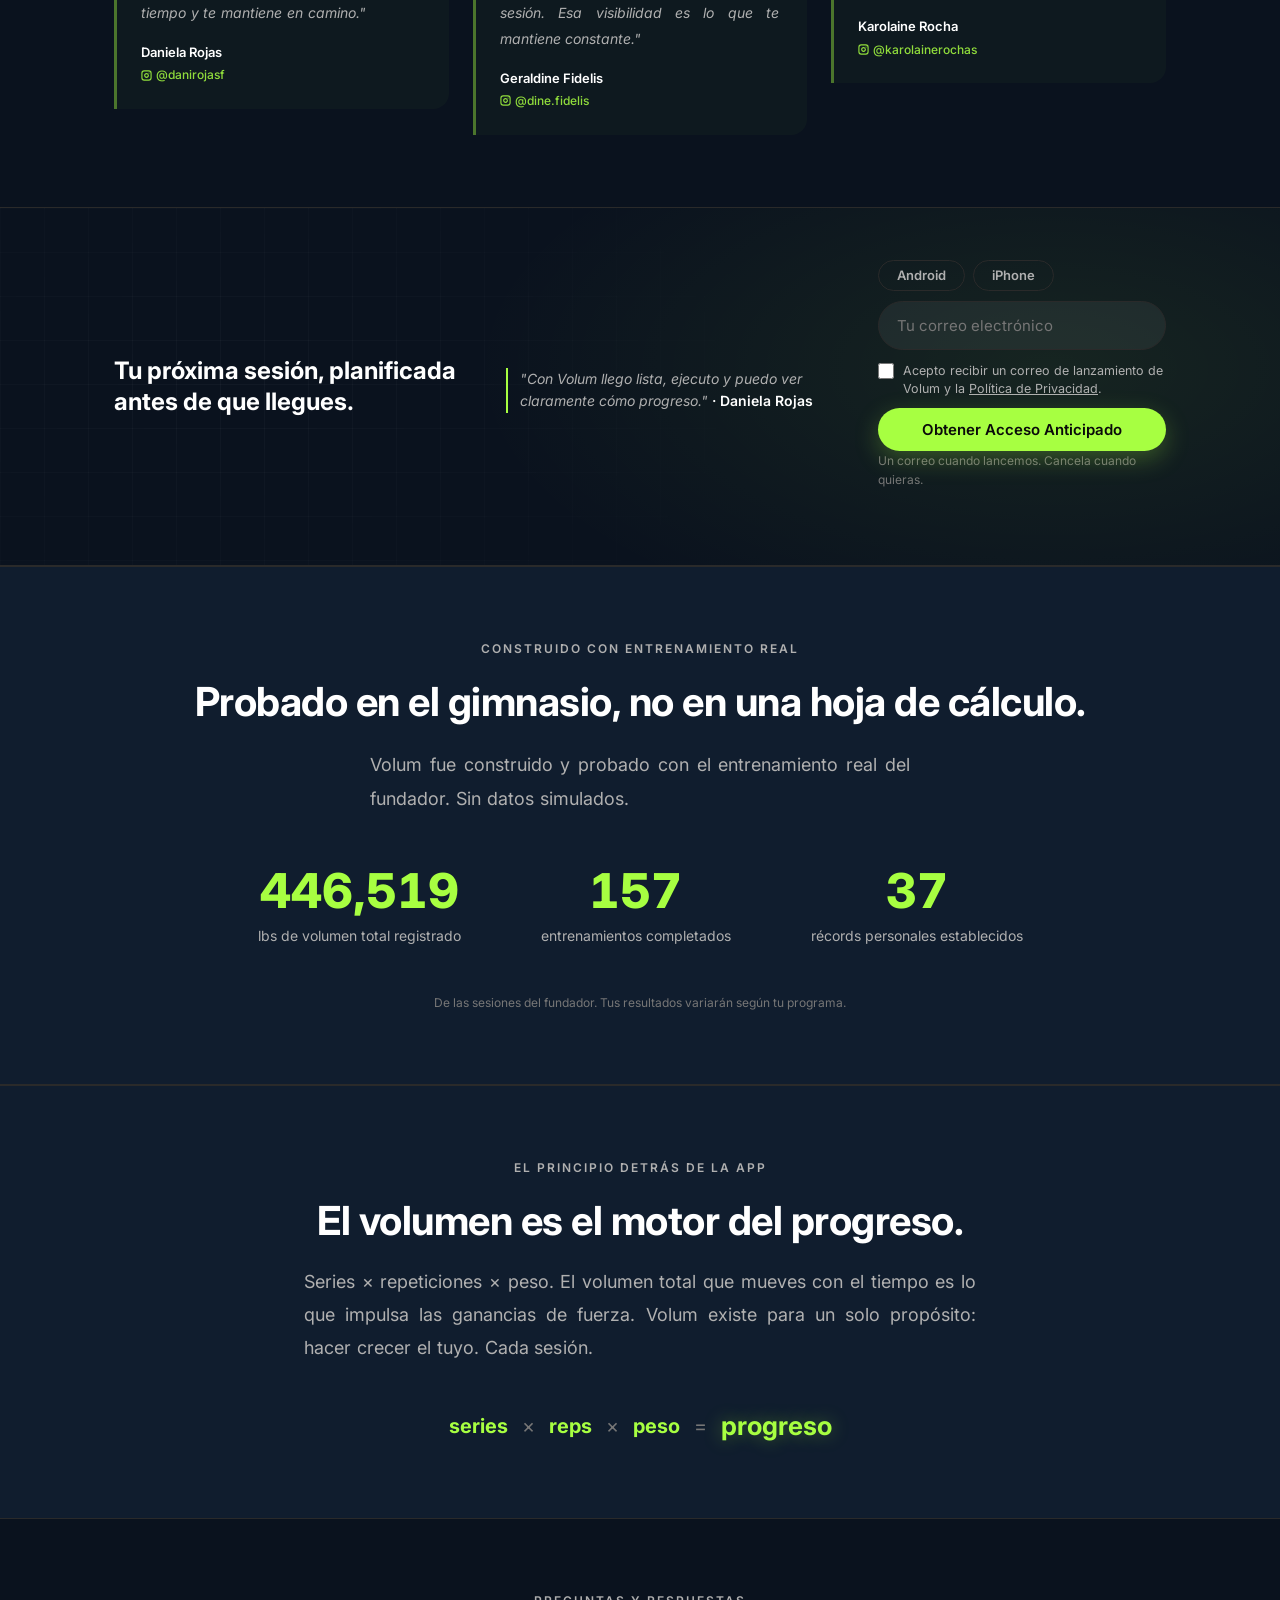
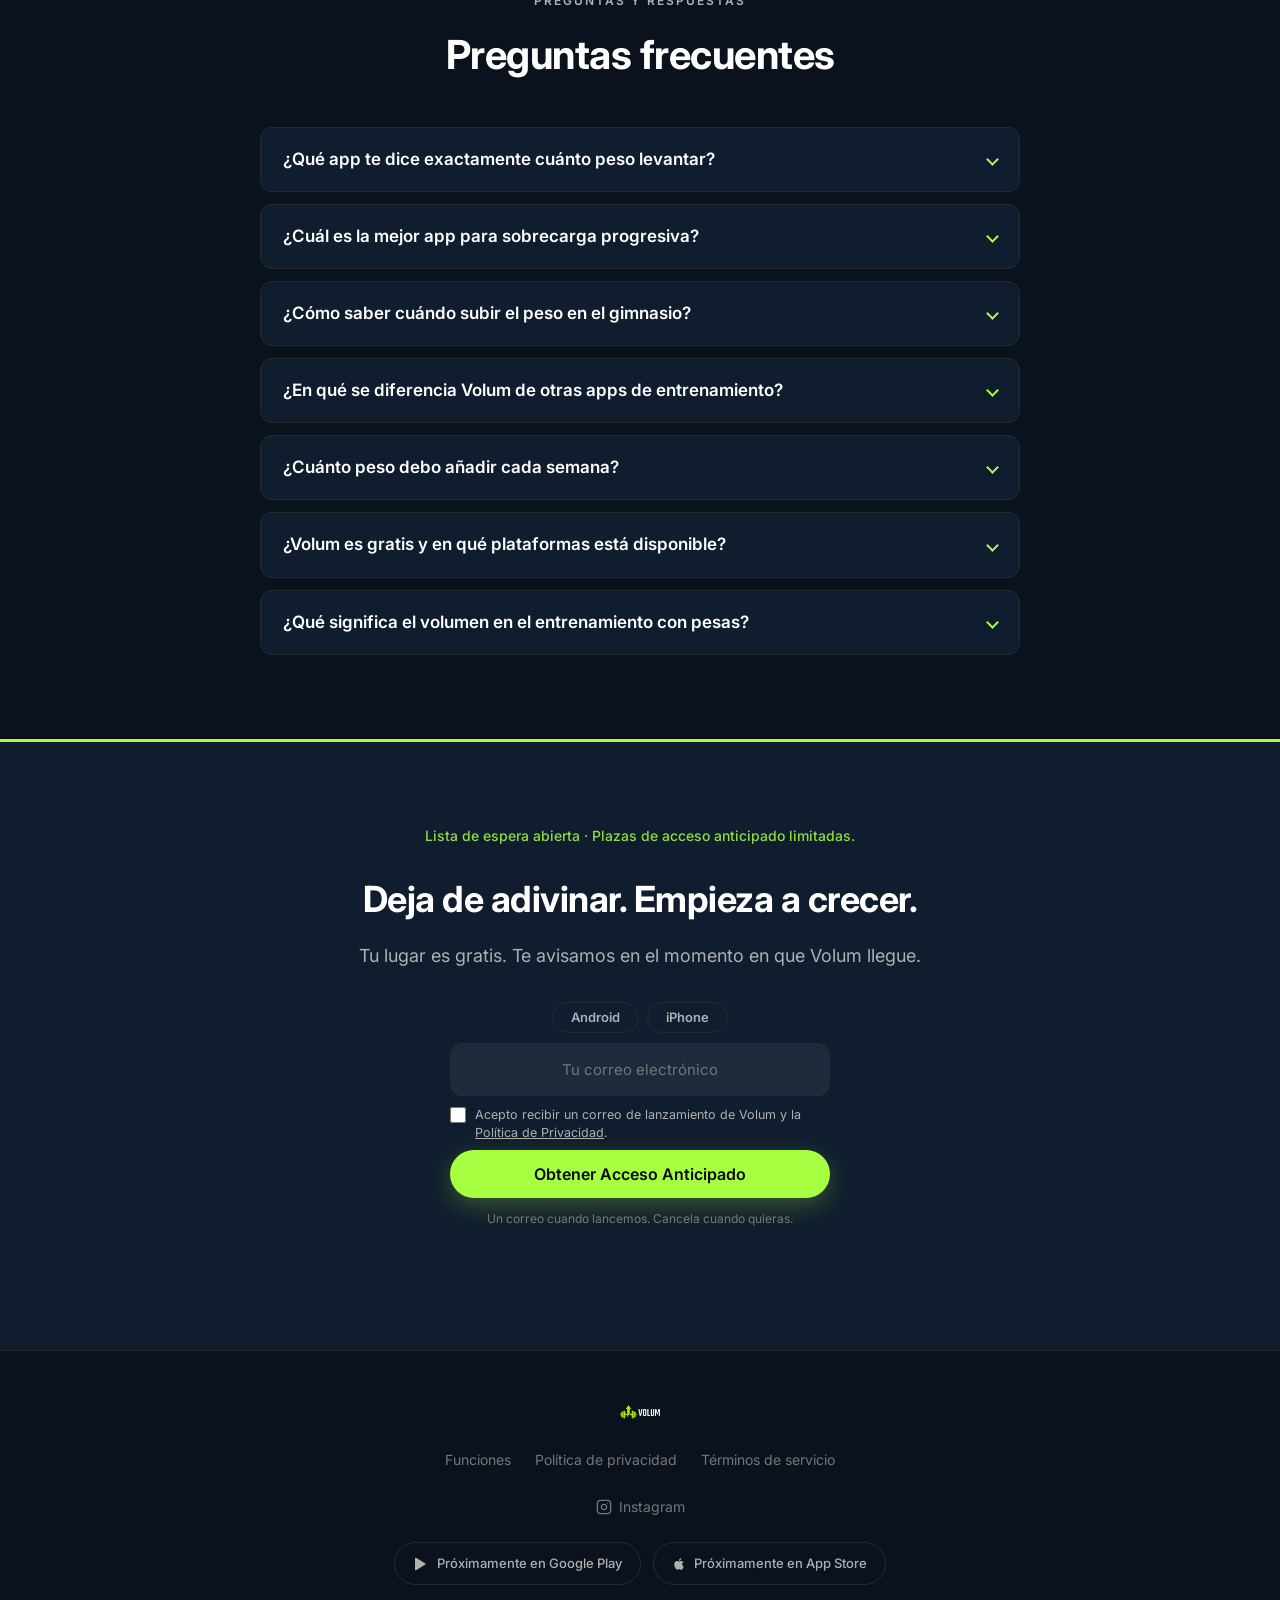
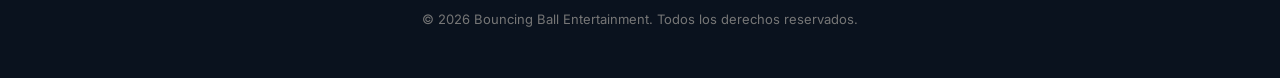
==== commit a7756721: "feat(waitlist): make Android/iPhone platform choice mandatory - Block form submit until a platform i" ====
--- a/es/index.html
+++ b/es/index.html
@@ -586,6 +586,6 @@
   </footer>
 
   <script>try{localStorage.setItem('volum_lang','es');}catch(e){}</script>
-  <script src="/script.js?v=2.2"></script>
+  <script src="/script.js?v=2.3"></script>
 </body>
 </html>
